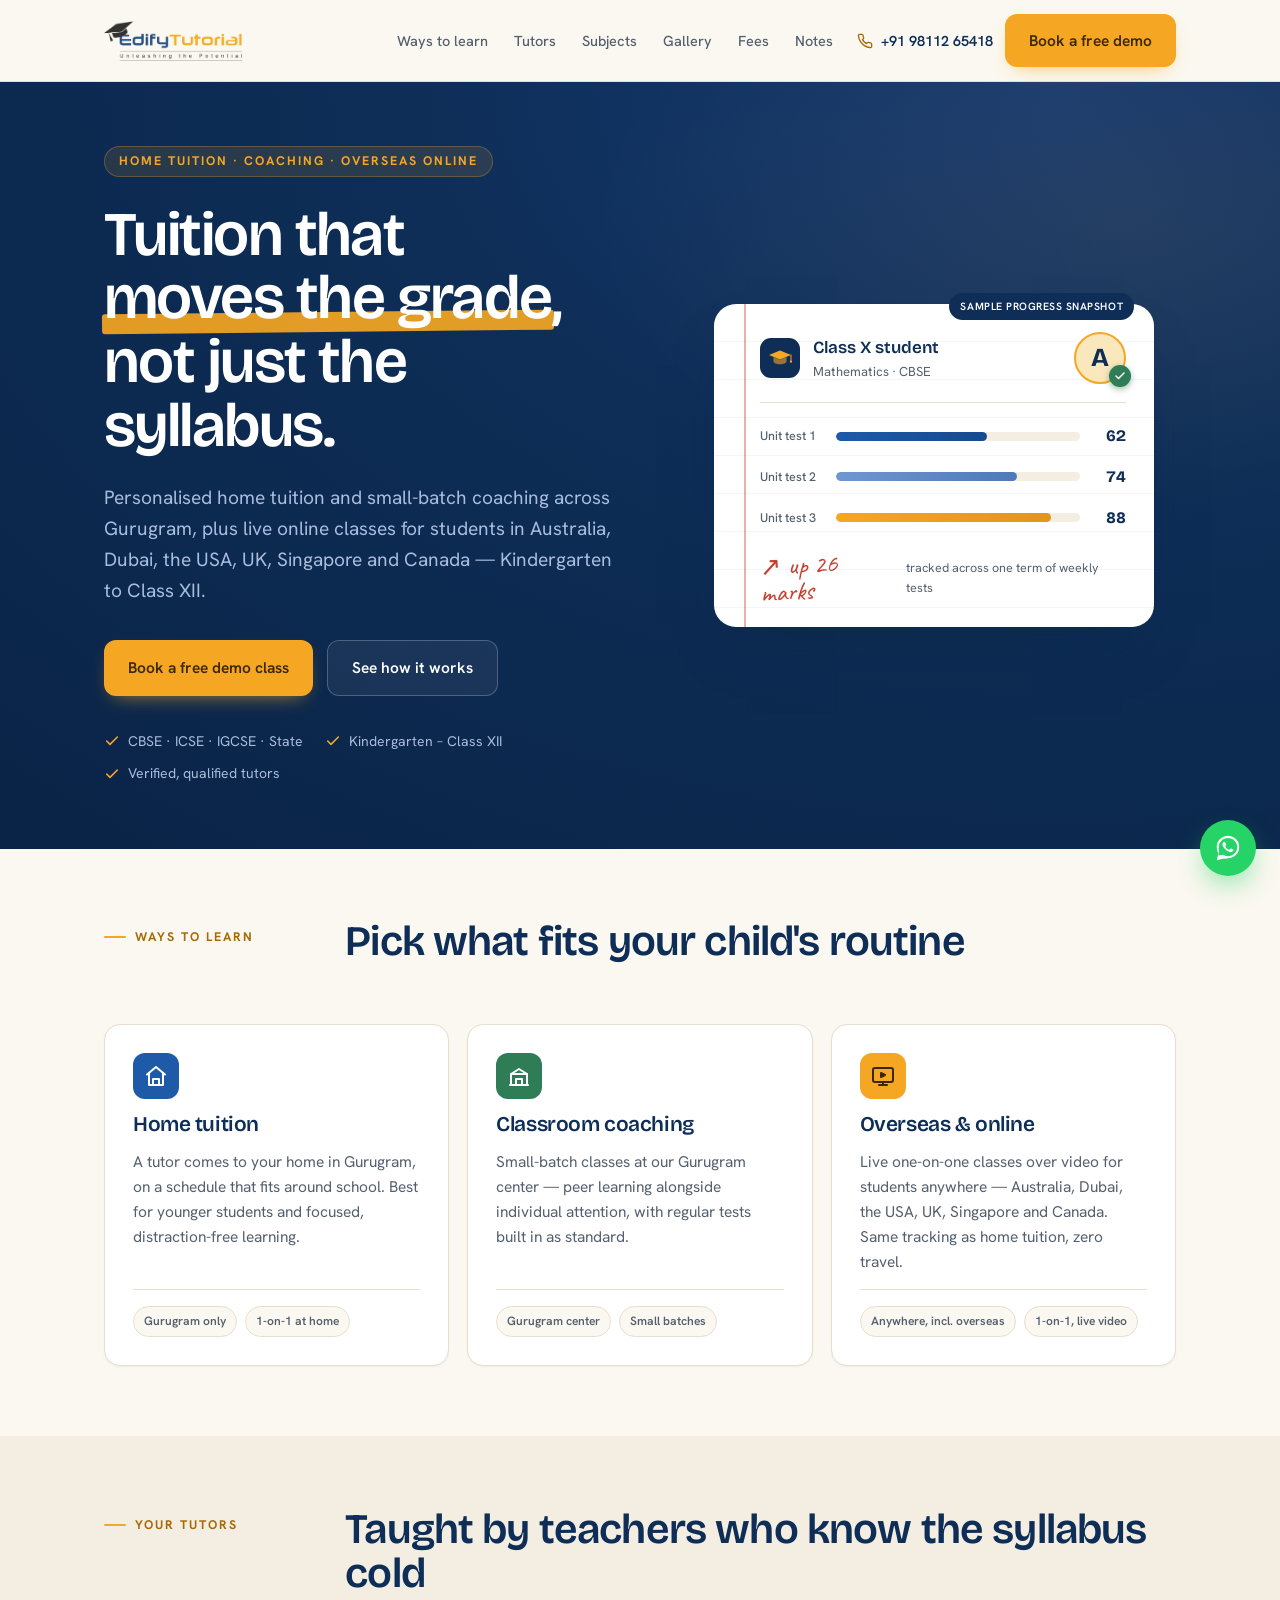
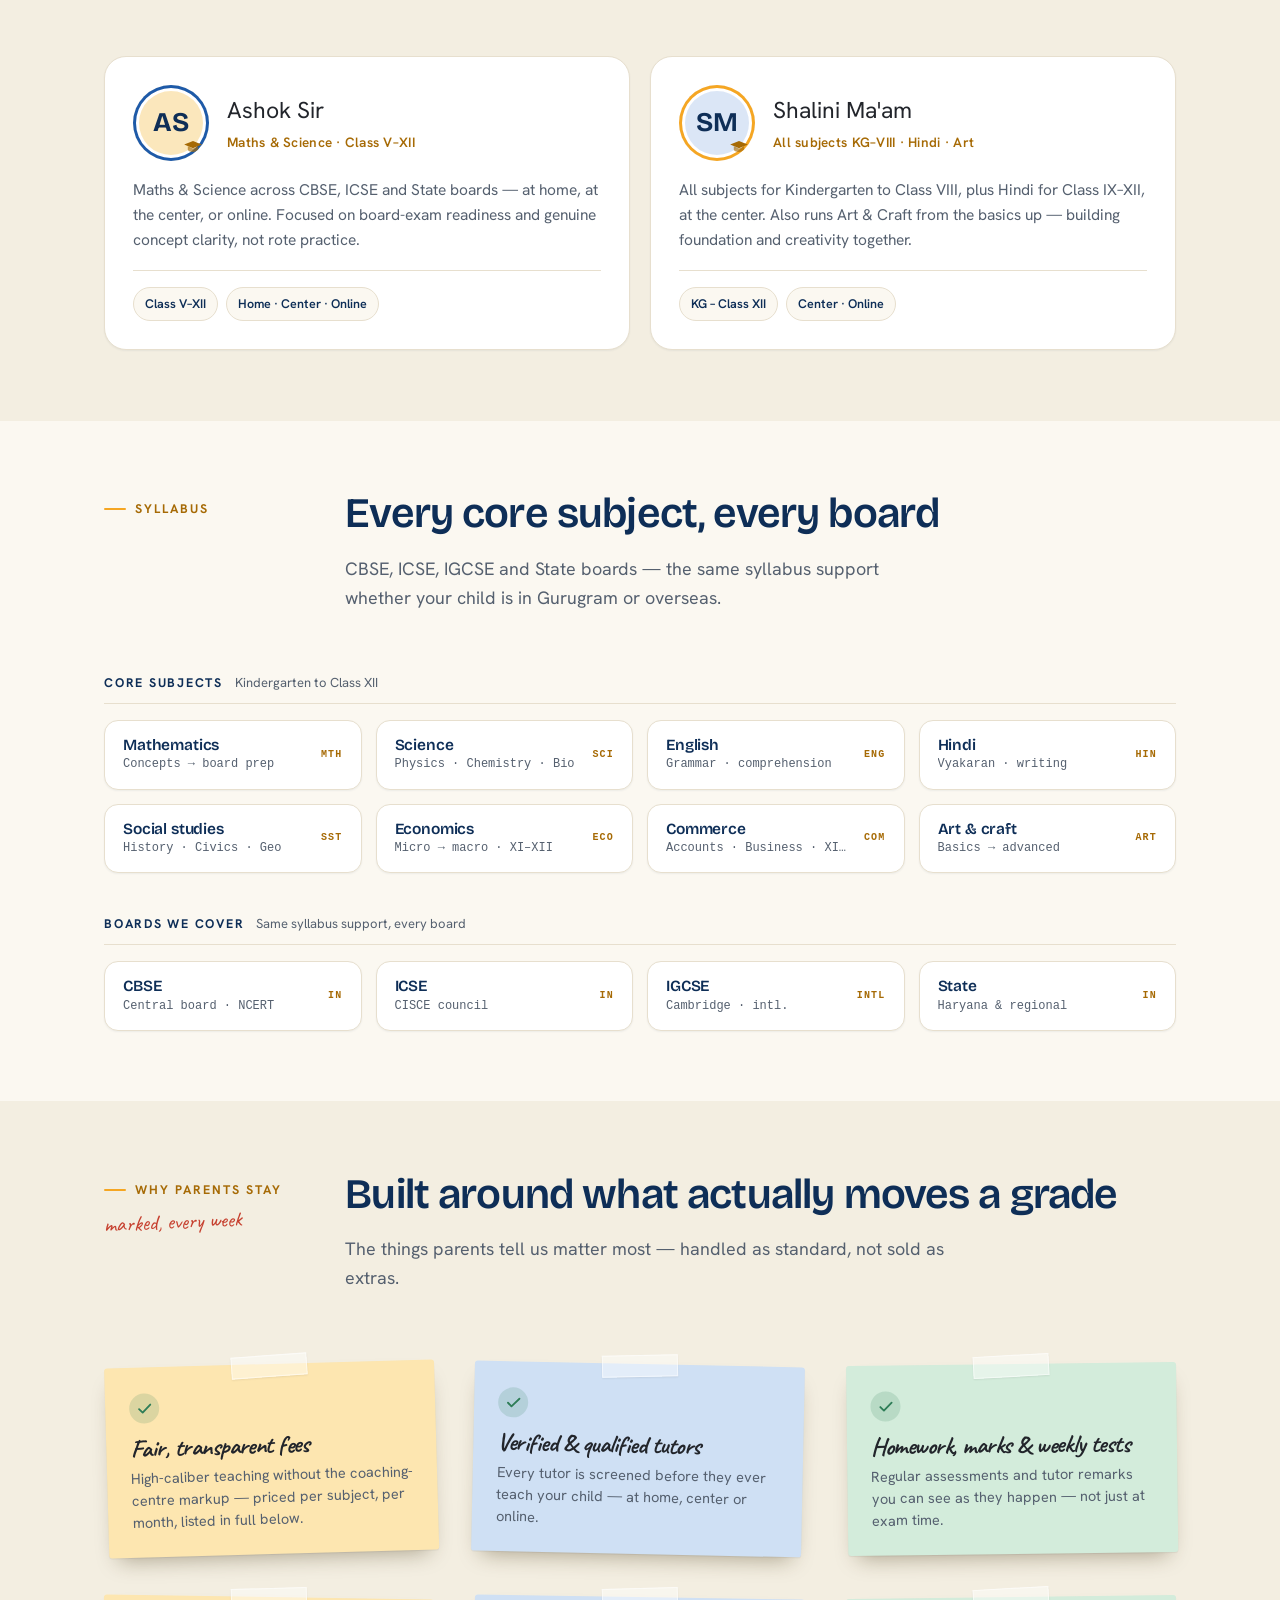
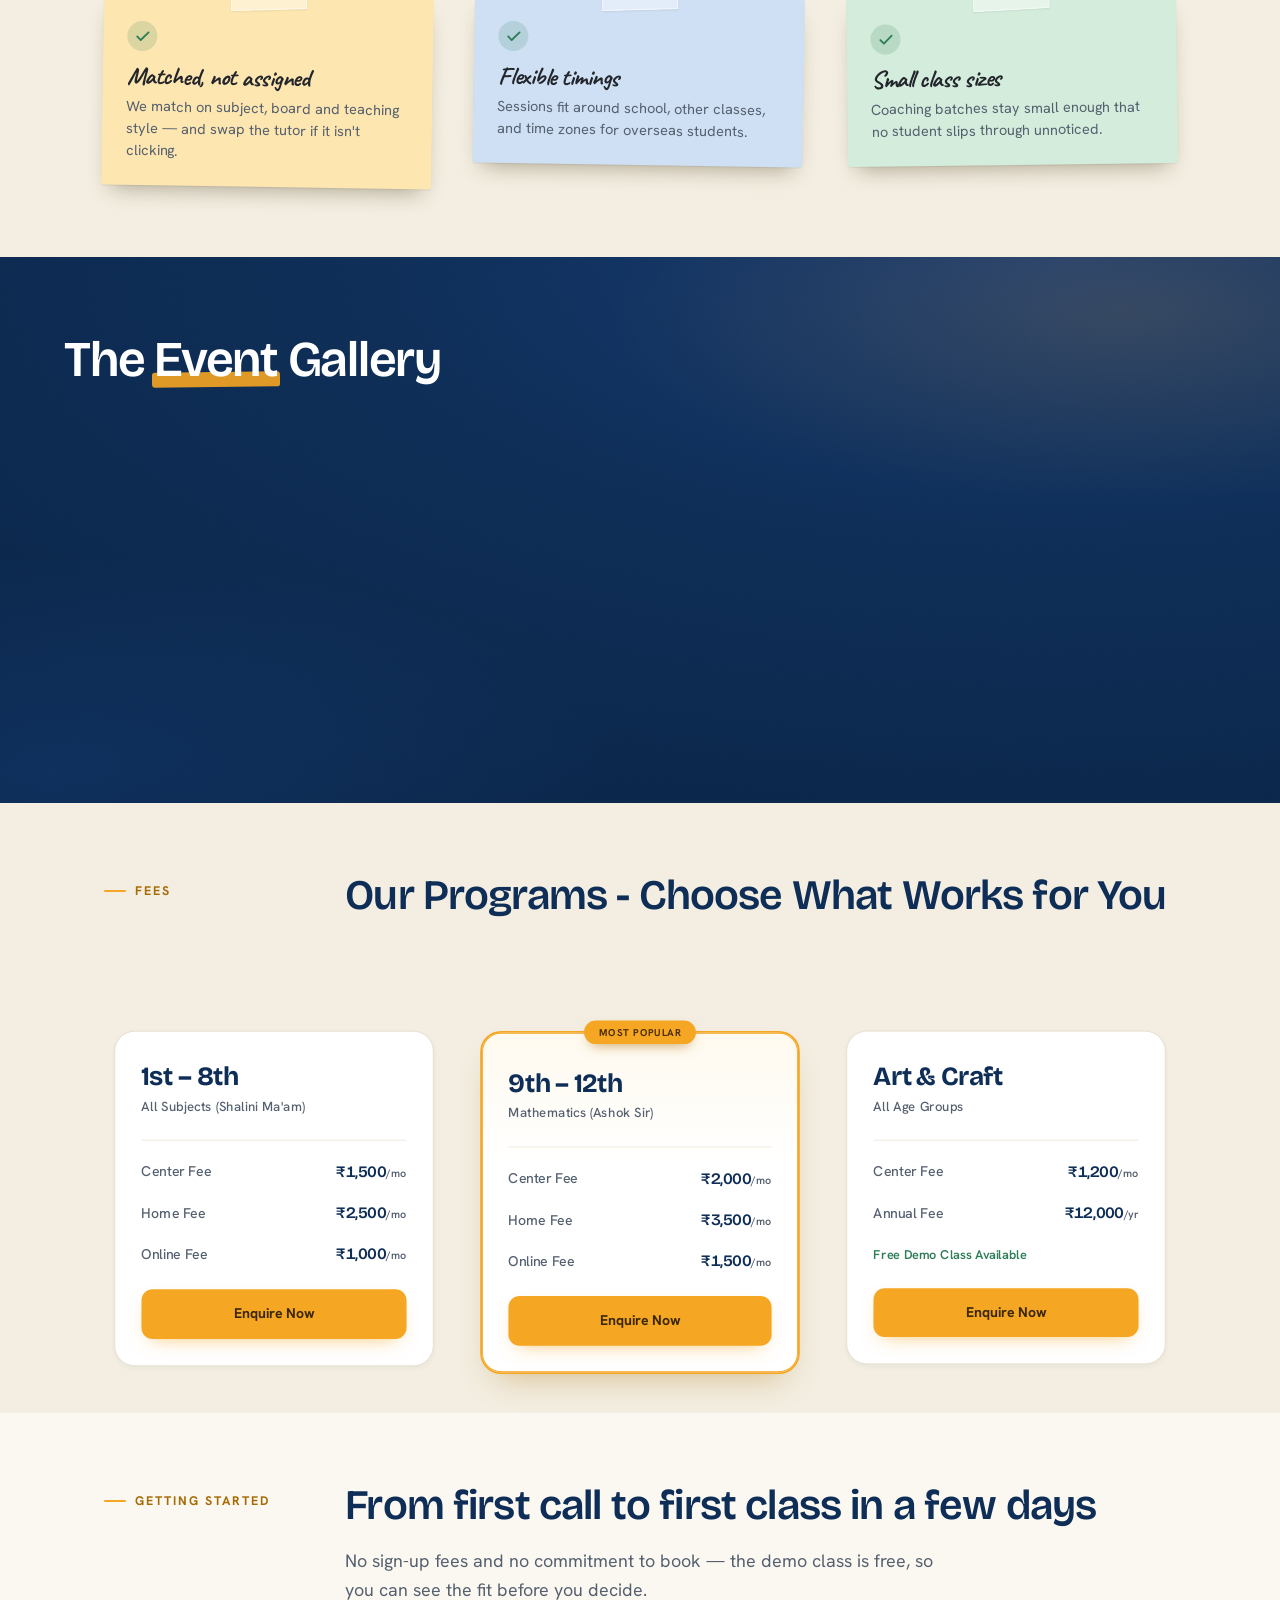
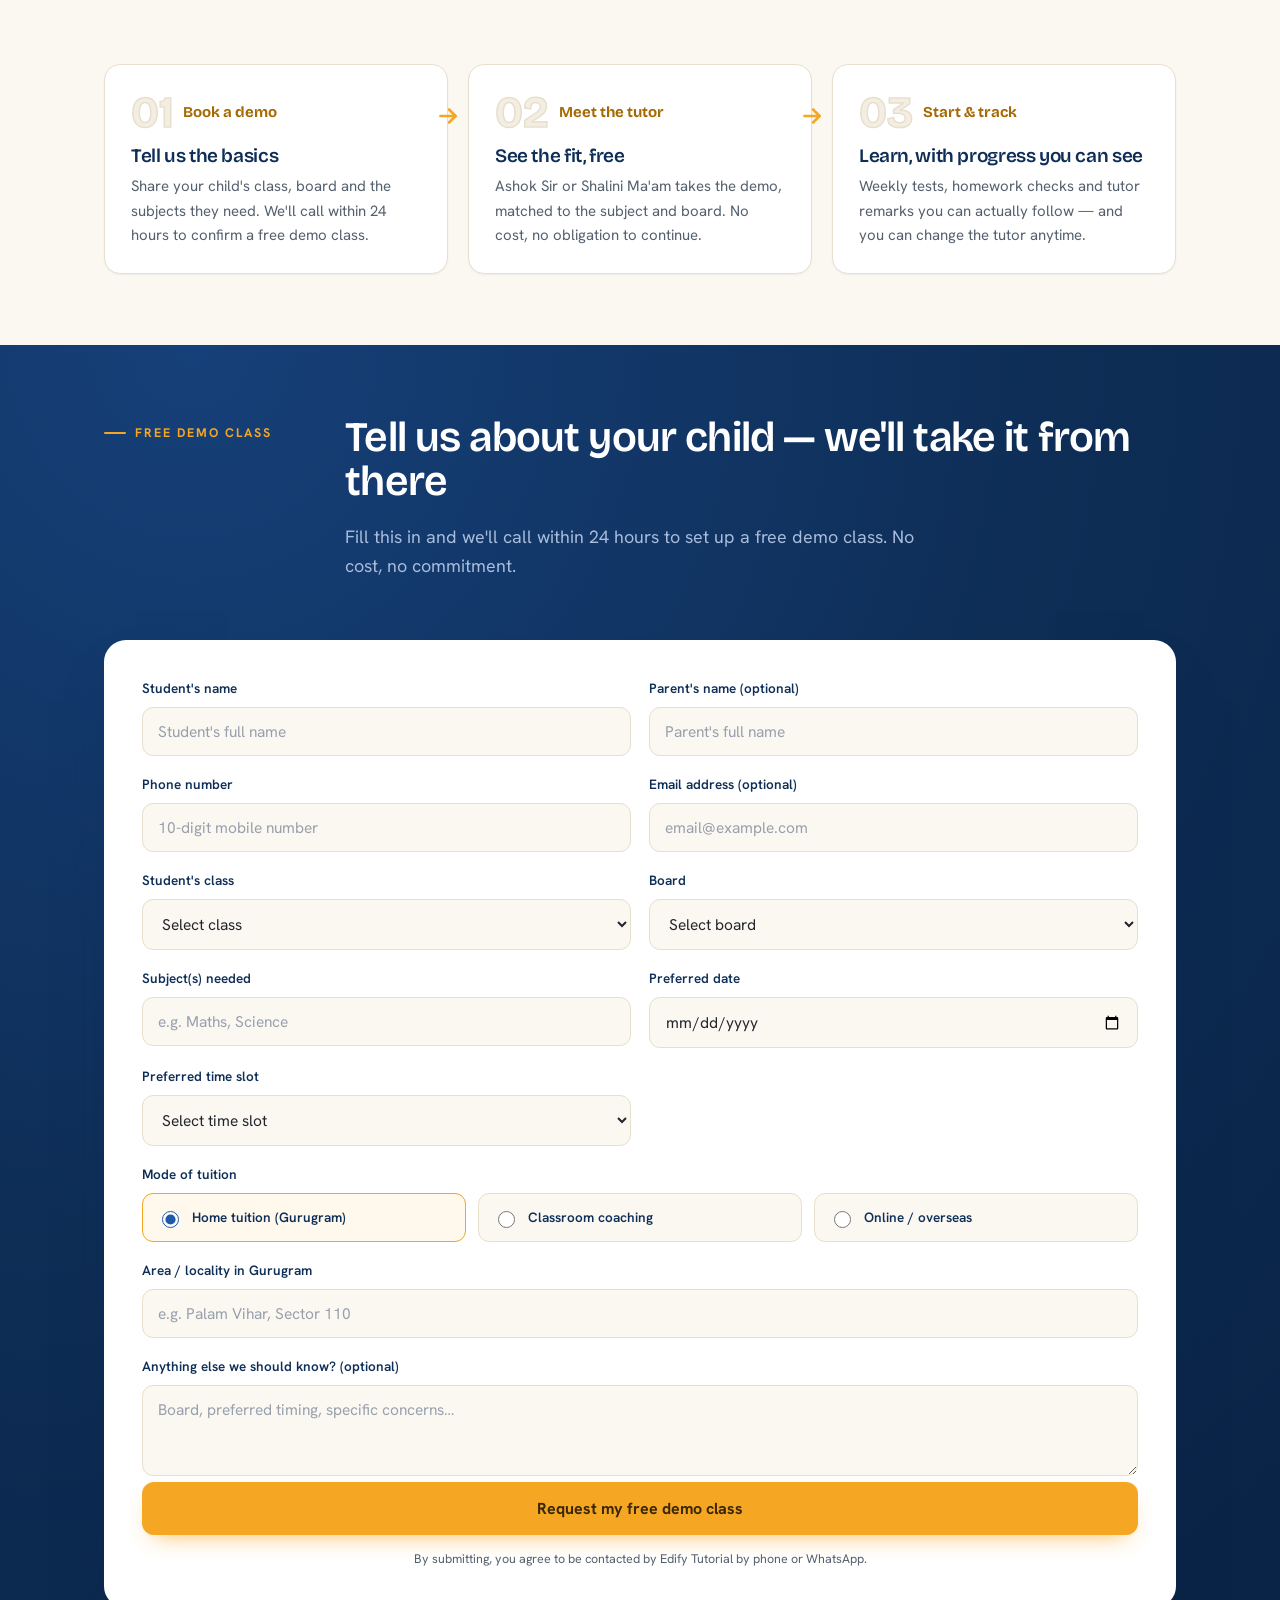
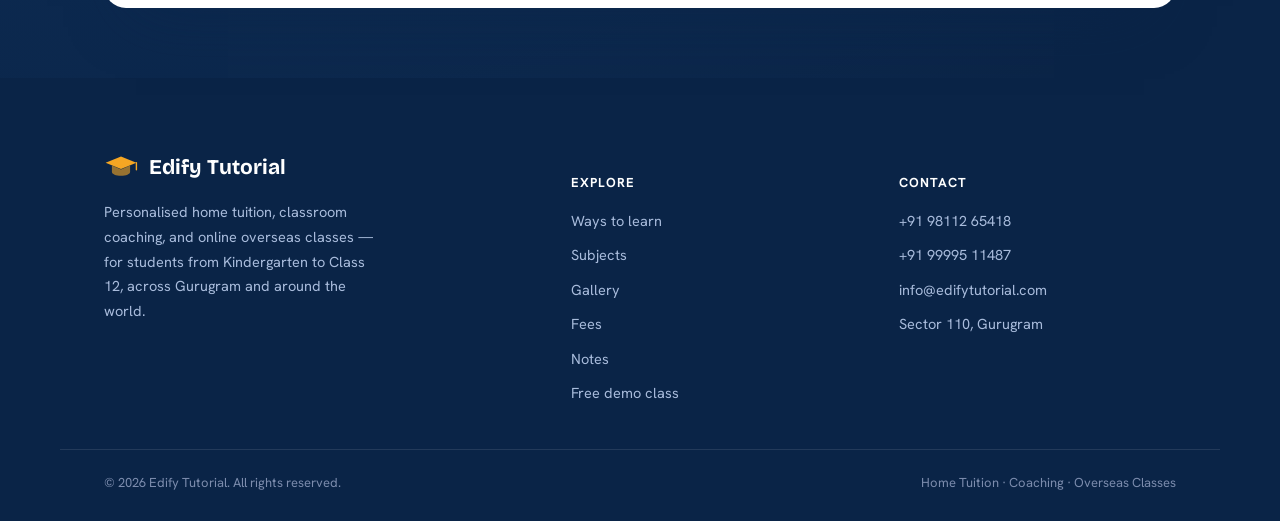
==== 200.html @ 4ab5d57e "fix(deploy): resolve Cloudflare _redirects infinite loop error 100324 and add .assetsignore" ====
<!doctype html>
<html lang="en">

<head>
  <meta charset="UTF-8" />
  <meta name="viewport" content="width=device-width, initial-scale=1.0" />
  <title>Edify Tutorial — Home Tuition, Coaching & Overseas Online Classes</title>
  <meta name="description"
    content="Edify Tutorial offers personalised home tuition, small-batch classroom coaching, and live online classes for overseas students — Kindergarten to Class 12, across CBSE, ICSE, IGCSE and State boards. Based in Gurugram." />
  <meta name="theme-color" content="#0E2E57" />

  <!-- Canonical URL -->
  <link rel="canonical" href="https://www.edifytutorial.com/" />

  <!-- Open Graph / Facebook -->
  <meta property="og:type" content="website" />
  <meta property="og:url" content="https://www.edifytutorial.com/" />
  <meta property="og:title" content="Edify Tutorial — Home Tuition, Coaching & Overseas Online Classes" />
  <meta property="og:description"
    content="Edify Tutorial offers personalised home tuition, small-batch classroom coaching, and live online classes for overseas students — Kindergarten to Class 12, across CBSE, ICSE, IGCSE and State boards. Based in Gurugram." />
  <meta property="og:image" content="https://www.edifytutorial.com/_logo1.png" />
  <meta property="og:site_name" content="Edify Tutorial" />

  <!-- Twitter -->
  <meta name="twitter:card" content="summary_large_image" />
  <meta name="twitter:url" content="https://www.edifytutorial.com/" />
  <meta name="twitter:title" content="Edify Tutorial — Home Tuition, Coaching & Overseas Online Classes" />
  <meta name="twitter:description"
    content="Edify Tutorial offers personalised home tuition, small-batch classroom coaching, and live online classes for overseas students — Kindergarten to Class 12." />
  <meta name="twitter:image" content="https://www.edifytutorial.com/_logo1.png" />

  <!-- Structured Data JSON-LD -->
  <script type="application/ld+json">
  {
    "@context": "https://schema.org",
    "@graph": [
      {
        "@type": "EducationalOrganization",
        "@id": "https://www.edifytutorial.com/#organization",
        "name": "Edify Tutorial",
        "url": "https://www.edifytutorial.com",
        "logo": "https://www.edifytutorial.com/_logo1.png",
        "description": "Personalised home tuition, small-batch classroom coaching, and live online classes for students Kindergarten to Class 12.",
        "address": {
          "@type": "PostalAddress",
          "addressLocality": "Gurugram",
          "addressRegion": "Haryana",
          "addressCountry": "IN"
        }
      },
      {
        "@type": "WebSite",
        "@id": "https://www.edifytutorial.com/#website",
        "url": "https://www.edifytutorial.com",
        "name": "Edify Tutorial",
        "publisher": {
          "@id": "https://www.edifytutorial.com/#organization"
        }
      }
    ]
  }
  </script>
  <link rel="preconnect" href="https://fonts.googleapis.com" />
  <link rel="preconnect" href="https://fonts.gstatic.com" crossorigin />
  <link
    href="https://fonts.googleapis.com/css2?family=Bricolage+Grotesque:opsz,wght@12..96,400..700&family=Hanken+Grotesk:wght@400..700&family=Caveat:wght@600;700&display=swap"
    rel="stylesheet" />
  <!-- Supabase Backend Client Integration -->
  <script src="https://cdn.jsdelivr.net/npm/@supabase/supabase-js@2"></script>
  <script src="env.js"></script>
  <script src="supabase-client.js"></script>
  <style>
    :root {
      --blue: #1e5aa8;
      --blue-strong: #164a8f;
      --blue-deep: #0e2e57;
      --blue-deeper: #0a2447;
      --ink: #22252b;
      --ink-soft: #55606f;
      --amber: #f5a623;
      --amber-bright: #ffb63a;
      --amber-soft: #fbe7bc;
      --amber-deep: #a66a05;
      --paper: #fbf8f1;
      --paper-2: #f3eee1;
      --card: #ffffff;
      --rule: #e7dfce;
      --rule-soft: #efe9db;
      --marking: #c6402f;
      --pass: #2e7d57;
      --on-dark: #eaf1fb;
      --on-dark-soft: #a9bcdc;
      --shadow-sm: 0 1px 2px rgba(20, 45, 90, 0.06);
      --shadow-card: 0 2px 4px rgba(20, 40, 80, 0.04), 0 14px 30px -20px rgba(14, 46, 87, 0.3);
      --shadow-lg: 0 30px 60px -32px rgba(10, 36, 71, 0.5);
      --container: 1160px;
      --pad: clamp(44px, 5.5vw, 82px);
      --gutter: clamp(20px, 5vw, 44px);
      --radius: 16px;
      --radius-lg: 22px;
    }

    * {
      box-sizing: border-box;
    }

    html {
      scroll-behavior: smooth;
      -webkit-text-size-adjust: 100%;
    }

    body {
      margin: 0;
      background: var(--paper);
      color: var(--ink);
      font-family: "Hanken Grotesk", system-ui, sans-serif;
      font-size: 17px;
      line-height: 1.62;
      -webkit-font-smoothing: antialiased;
      text-rendering: optimizeLegibility;
    }

    h1,
    h2,
    h3,
    h4 {
      font-family: "Bricolage Grotesque", "Hanken Grotesk", sans-serif;
      font-optical-sizing: auto;
      margin: 0;
      color: var(--blue-deep);
      font-weight: 600;
      letter-spacing: -0.02em;
      line-height: 1.06;
    }

    p {
      margin: 0;
    }

    a {
      color: inherit;
    }

    img {
      max-width: 100%;
      display: block;
    }

    ::selection {
      background: var(--amber-soft);
      color: var(--blue-deep);
    }

    :focus-visible {
      outline: 3px solid var(--amber);
      outline-offset: 2px;
      border-radius: 5px;
    }

    .container {
      max-width: var(--container);
      margin: 0 auto;
      padding-inline: var(--gutter);
    }

    .section {
      padding-block: var(--pad);
      scroll-margin-top: 84px;
      position: relative;
    }

    /* editorial section head: eyebrow sits in the margin like an annotation */
    .head {
      display: grid;
      grid-template-columns: 190px minmax(0, 1fr);
      gap: clamp(20px, 4vw, 56px);
      align-items: start;
      margin-bottom: clamp(36px, 5vw, 60px);
    }

    .eyebrow {
      font:
        700 12.5px/1.3 "Hanken Grotesk",
        sans-serif;
      letter-spacing: 0.16em;
      text-transform: uppercase;
      color: var(--amber-deep);
      display: inline-flex;
      align-items: center;
      gap: 9px;
    }

    .eyebrow::before {
      content: "";
      width: 22px;
      height: 2px;
      background: var(--amber);
      border-radius: 2px;
      flex: none;
    }

    .head .m-note {
      display: block;
      margin-top: 14px;
      font-family: "Caveat", cursive;
      font-size: 22px;
      line-height: 1.15;
      color: var(--marking);
      transform: rotate(-2.5deg);
      transform-origin: left;
      max-width: 170px;
    }

    .h-title {
      font-size: clamp(28px, 3.4vw, 42px);
    }

    .lede {
      margin-top: 18px;
      font-size: clamp(17px, 1.4vw, 19px);
      color: var(--ink-soft);
      max-width: 60ch;
    }

    .js .reveal {
      opacity: 0;
      transform: translateY(18px);
      transition:
        opacity 0.6s cubic-bezier(0.2, 0.7, 0.2, 1),
        transform 0.6s cubic-bezier(0.2, 0.7, 0.2, 1);
    }

    .js .reveal.in {
      opacity: 1;
      transform: none;
    }

    /* ---------- buttons ---------- */
    .btn {
      font-family: "Hanken Grotesk", sans-serif;
      font-weight: 600;
      font-size: 15.5px;
      padding: 14px 24px;
      border-radius: 12px;
      text-decoration: none;
      cursor: pointer;
      border: none;
      display: inline-flex;
      align-items: center;
      justify-content: center;
      gap: 9px;
      transition:
        transform 0.16s ease,
        box-shadow 0.16s ease,
        background 0.16s ease,
        border-color 0.16s ease,
        color 0.16s ease;
    }

    .btn svg {
      width: 18px;
      height: 18px;
      flex: none;
    }

    .btn-amber {
      background: var(--amber);
      color: #3a2704;
      box-shadow: 0 8px 20px -10px rgba(245, 166, 35, 0.8);
    }

    .btn-amber:hover {
      background: var(--amber-bright);
      transform: translateY(-1px);
      box-shadow: 0 12px 26px -10px rgba(245, 166, 35, 0.9);
    }

    .btn-ink {
      background: var(--blue-deep);
      color: #fff;
    }

    .btn-ink:hover {
      background: var(--blue);
      transform: translateY(-1px);
    }

    .btn-outline {
      background: transparent;
      color: var(--blue-deep);
      border: 1.5px solid var(--rule);
    }

    .btn-outline:hover {
      border-color: var(--blue);
      color: var(--blue);
    }

    .btn-ghost {
      background: rgba(255, 255, 255, 0.06);
      color: #fff;
      border: 1.5px solid rgba(255, 255, 255, 0.22);
    }

    .btn-ghost:hover {
      background: rgba(255, 255, 255, 0.12);
      border-color: rgba(255, 255, 255, 0.5);
    }

    /* ---------- header ---------- */
    header {
      position: sticky;
      top: 0;
      z-index: 50;
      background: rgba(251, 248, 241, 0.82);
      backdrop-filter: blur(10px);
      border-bottom: 1px solid var(--rule);
    }

    .nav {
      display: flex;
      align-items: center;
      gap: 24px;
      padding: 14px var(--gutter);
      max-width: var(--container);
      margin: 0 auto;
    }

    .brand {
      display: flex;
      align-items: center;
      flex: none;
    }

    .brand-logo {
      height: 40px;
      width: auto;
    }

    .nav-links {
      display: flex;
      gap: 26px;
      align-items: center;
      margin-left: auto;
    }

    .nav-links a {
      text-decoration: none;
      font-size: 14.5px;
      font-weight: 500;
      color: var(--ink-soft);
      position: relative;
      padding: 4px 0;
      transition: color 0.15s ease;
    }

    .nav-links a::after {
      content: "";
      position: absolute;
      left: 0;
      right: 100%;
      bottom: -2px;
      height: 2px;
      background: var(--amber);
      transition: right 0.22s ease;
    }

    .nav-links a:hover {
      color: var(--blue-deep);
    }

    .nav-links a:hover::after {
      right: 0;
    }

    .nav-actions {
      display: flex;
      align-items: center;
      gap: 12px;
    }

    .call-pill {
      display: inline-flex;
      align-items: center;
      gap: 8px;
      color: var(--blue-deep);
      text-decoration: none;
      font-size: 14.5px;
      font-weight: 600;
      white-space: nowrap;
    }

    .call-pill svg {
      width: 16px;
      height: 16px;
      color: var(--amber-deep);
    }

    .call-pill:hover {
      color: var(--blue);
    }

    .nav-toggle {
      display: none;
      flex-direction: column;
      justify-content: center;
      gap: 5px;
      width: 42px;
      height: 42px;
      border-radius: 11px;
      border: 1px solid var(--rule);
      background: var(--card);
      cursor: pointer;
      padding: 0;
      flex: none;
      margin-left: auto;
    }

    .nav-toggle span {
      width: 19px;
      height: 2px;
      background: var(--blue-deep);
      margin: 0 auto;
      border-radius: 2px;
      transition:
        transform 0.22s ease,
        opacity 0.22s ease;
    }

    .nav-toggle[aria-expanded="true"] span:nth-child(1) {
      transform: translateY(7px) rotate(45deg);
    }

    .nav-toggle[aria-expanded="true"] span:nth-child(2) {
      opacity: 0;
    }

    .nav-toggle[aria-expanded="true"] span:nth-child(3) {
      transform: translateY(-7px) rotate(-45deg);
    }

    .mobile-menu {
      display: none;
      flex-direction: column;
      max-width: var(--container);
      margin: 0 auto;
      padding-inline: var(--gutter);
      max-height: 0;
      overflow: hidden;
      transition: max-height 0.28s ease;
    }

    .mobile-menu.open {
      max-height: 460px;
      padding-bottom: 18px;
    }

    .mobile-menu a {
      text-decoration: none;
      color: var(--ink);
      font-size: 16px;
      font-weight: 500;
      padding: 13px 4px;
      border-top: 1px solid var(--rule);
    }

    .mobile-menu .mobile-cta {
      margin-top: 14px;
      border-top: none;
      background: var(--amber);
      color: #3a2704;
      text-align: center;
      border-radius: 12px;
      font-weight: 600;
      padding: 14px;
    }

    /* ---------- hero ---------- */
    .hero {
      background: radial-gradient(120% 130% at 82% 0%, #153a72 0%, var(--blue-deep) 42%, var(--blue-deeper) 100%);
      color: var(--on-dark);
      position: relative;
      overflow: hidden;
    }

    .hero::before {
      content: "";
      position: absolute;
      inset: 0;
      pointer-events: none;
      opacity: 0.5;
      background: radial-gradient(60% 55% at 88% 18%, rgba(245, 166, 35, 0.16), transparent 70%);
    }

    .hero-grid {
      display: grid;
      grid-template-columns: 1.04fr 0.96fr;
      gap: clamp(36px, 5vw, 72px);
      align-items: center;
      padding-block: clamp(44px, 5vw, 76px);
      position: relative;
      z-index: 1;
    }

    .hero-eyebrow {
      display: inline-flex;
      align-items: center;
      gap: 9px;
      font:
        700 12.5px/1 "Hanken Grotesk",
        sans-serif;
      letter-spacing: 0.16em;
      text-transform: uppercase;
      color: var(--amber);
      background: rgba(245, 166, 35, 0.12);
      border: 1px solid rgba(245, 166, 35, 0.28);
      padding: 8px 14px;
      border-radius: 100px;
      margin-bottom: 26px;
    }

    .hero h1 {
      color: #fff;
      font-size: clamp(38px, 5.2vw, 62px);
      line-height: 1.03;
      letter-spacing: -0.025em;
    }

    .hero h1 .u {
      position: relative;
      white-space: nowrap;
      color: #fff;
    }

    .hero h1 .u::after {
      content: "";
      position: absolute;
      left: -2px;
      right: -2px;
      bottom: 0.06em;
      height: 0.32em;
      z-index: -1;
      background: var(--amber);
      border-radius: 3px;
      transform: rotate(-0.6deg);
      opacity: 0.92;
    }

    .hero-sub {
      margin-top: 24px;
      font-size: clamp(17px, 1.5vw, 20px);
      color: var(--on-dark-soft);
      max-width: 52ch;
    }

    .hero-ctas {
      display: flex;
      gap: 14px;
      margin-top: 34px;
      flex-wrap: wrap;
    }

    .hero-trust {
      margin-top: 34px;
      display: flex;
      gap: 10px 22px;
      flex-wrap: wrap;
      font-size: 14px;
      color: var(--on-dark-soft);
    }

    .hero-trust span {
      display: inline-flex;
      align-items: center;
      gap: 8px;
    }

    .hero-trust svg {
      width: 16px;
      height: 16px;
      color: var(--amber);
      flex: none;
    }

    /* signature: progress-snapshot report card */
    .report {
      position: relative;
      background: var(--card);
      border-radius: var(--radius-lg);
      padding: 28px 28px 24px 46px;
      color: var(--ink);
      box-shadow: var(--shadow-lg);
      background-image: repeating-linear-gradient(to bottom, transparent, transparent 37px, rgba(30, 90, 168, 0.06) 37px, rgba(30, 90, 168, 0.06) 38px);
      max-width: 440px;
      margin-inline: auto;
    }

    .report::before {
      content: "";
      position: absolute;
      top: 0;
      bottom: 0;
      left: 30px;
      width: 1.5px;
      background: rgba(198, 64, 47, 0.4);
    }

    .report-tag {
      position: absolute;
      top: -11px;
      right: 20px;
      background: var(--blue-deep);
      color: #fff;
      font-size: 10.5px;
      font-weight: 600;
      letter-spacing: 0.05em;
      text-transform: uppercase;
      padding: 5px 11px;
      border-radius: 100px;
    }

    .report-head {
      display: flex;
      align-items: center;
      gap: 13px;
      padding-bottom: 18px;
      border-bottom: 1.5px solid var(--rule);
    }

    .report-cap {
      width: 40px;
      height: 40px;
      border-radius: 11px;
      background: var(--blue-deep);
      color: var(--amber);
      display: flex;
      align-items: center;
      justify-content: center;
      flex: none;
    }

    .report-cap svg {
      width: 24px;
      height: 20px;
    }

    .report-name {
      font-family: "Bricolage Grotesque", sans-serif;
      font-weight: 600;
      font-size: 17px;
      color: var(--blue-deep);
    }

    .report-course {
      font-size: 13px;
      color: var(--ink-soft);
    }

    .report-grade {
      margin-left: auto;
      position: relative;
      width: 52px;
      height: 52px;
      border-radius: 50%;
      border: 2.5px solid var(--amber);
      color: var(--blue-deep);
      display: flex;
      align-items: center;
      justify-content: center;
      font-family: "Bricolage Grotesque", sans-serif;
      font-weight: 700;
      font-size: 26px;
      flex: none;
      background: var(--amber-soft);
    }

    .report-grade .tick {
      position: absolute;
      right: -7px;
      bottom: -5px;
      width: 22px;
      height: 22px;
      border-radius: 50%;
      background: var(--pass);
      color: #fff;
      display: flex;
      align-items: center;
      justify-content: center;
      box-shadow: 0 2px 6px rgba(46, 125, 87, 0.5);
    }

    .report-grade .tick svg {
      width: 12px;
      height: 12px;
    }

    .report-bars {
      margin-top: 20px;
      display: flex;
      flex-direction: column;
      gap: 15px;
    }

    .bar {
      display: grid;
      grid-template-columns: 64px 1fr 34px;
      align-items: center;
      gap: 12px;
    }

    .bar-label {
      font-size: 12.5px;
      color: var(--ink-soft);
      font-weight: 500;
    }

    .bar-track {
      height: 9px;
      background: var(--paper-2);
      border-radius: 100px;
      overflow: hidden;
    }

    .bar-fill {
      display: block;
      height: 100%;
      width: var(--w);
      border-radius: 100px;
      background: linear-gradient(90deg, var(--blue), var(--blue-strong));
      transform-origin: left;
      animation: grow 1s cubic-bezier(0.2, 0.7, 0.2, 1) both;
    }

    .bar:nth-child(2) .bar-fill {
      background: linear-gradient(90deg, #6f97cf, #4f79b8);
      animation-delay: 0.05s;
    }

    .bar:nth-child(3) .bar-fill {
      animation-delay: 0.18s;
    }

    .bar:nth-child(3) {}

    .bar:nth-child(3) .bar-fill {
      background: linear-gradient(90deg, var(--amber), #e0961d);
      animation-delay: 0.3s;
    }

    .bar-mark {
      font-family: "Bricolage Grotesque", sans-serif;
      font-weight: 700;
      font-size: 16px;
      color: var(--blue-deep);
      text-align: right;
      font-variant-numeric: tabular-nums;
    }

    .report-foot {
      margin-top: 20px;
      display: flex;
      align-items: baseline;
      gap: 10px;
    }

    .report-foot .up {
      font-family: "Caveat", cursive;
      font-size: 26px;
      color: var(--marking);
      line-height: 1;
      transform: rotate(-3deg);
    }

    .report-foot .cap {
      font-size: 12.5px;
      color: var(--ink-soft);
    }

    @keyframes grow {
      from {
        transform: scaleX(0);
      }

      to {
        transform: scaleX(1);
      }
    }

    /* ---------- formats (three ways) ---------- */
    .formats {
      display: grid;
      grid-template-columns: repeat(3, 1fr);
      gap: 18px;
    }

    .fmt {
      position: relative;
      background: var(--card);
      border: 1px solid var(--rule);
      border-radius: var(--radius);
      padding: 28px;
      display: flex;
      flex-direction: column;
      gap: 14px;
      box-shadow: var(--shadow-sm);
      transition:
        box-shadow 0.22s ease,
        border-color 0.22s ease,
        transform 0.22s ease;
      overflow: hidden;
    }

    .fmt::before {
      content: "";
      position: absolute;
      top: 0;
      left: 0;
      right: 0;
      height: 3px;
      background: var(--accent);
      transform: scaleX(0);
      transform-origin: left;
      transition: transform 0.28s ease;
    }

    .fmt:hover {
      box-shadow: var(--shadow-card);
      transform: translateY(-3px);
      border-color: transparent;
    }

    .fmt:hover::before {
      transform: scaleX(1);
    }

    .fmt.home {
      --accent: var(--blue);
    }

    .fmt.center {
      --accent: var(--pass);
    }

    .fmt.online {
      --accent: var(--amber);
    }

    .fmt-icon {
      width: 46px;
      height: 46px;
      border-radius: 12px;
      display: flex;
      align-items: center;
      justify-content: center;
      color: #fff;
    }

    .fmt-icon svg {
      width: 24px;
      height: 24px;
    }

    .fmt.home .fmt-icon {
      background: var(--blue);
    }

    .fmt.center .fmt-icon {
      background: var(--pass);
    }

    .fmt.online .fmt-icon {
      background: var(--amber);
      color: #3a2704;
    }

    .fmt h3 {
      font-size: 21px;
    }

    .fmt p {
      color: var(--ink-soft);
      font-size: 15.5px;
    }

    .fmt-meta {
      margin-top: auto;
      padding-top: 16px;
      border-top: 1px solid var(--rule);
      display: flex;
      flex-wrap: wrap;
      gap: 6px 8px;
    }

    .fmt-meta span {
      font-size: 12px;
      font-weight: 600;
      color: var(--ink-soft);
      background: var(--paper);
      border: 1px solid var(--rule);
      padding: 5px 10px;
      border-radius: 100px;
    }

    /* ---------- tutors ---------- */
    .tutors {
      display: grid;
      grid-template-columns: 1fr 1fr;
      gap: 20px;
    }

    .tutor {
      position: relative;
      background: var(--card);
      border: 1px solid var(--rule);
      border-radius: var(--radius-lg);
      padding: 28px;
      box-shadow: var(--shadow-sm);
    }

    .tutor-head {
      display: flex;
      align-items: center;
      gap: 18px;
      margin-bottom: 16px;
    }

    .medallion {
      width: 76px;
      height: 76px;
      border-radius: 50%;
      flex: none;
      position: relative;
      display: flex;
      align-items: center;
      justify-content: center;
      overflow: hidden;
      font-family: "Bricolage Grotesque", sans-serif;
      font-weight: 700;
      font-size: 27px;
    }

    .medallion img {
      width: 100%;
      height: 100%;
      object-fit: cover;
    }

    .medallion.blue {
      background: var(--amber-soft);
      color: var(--blue-deep);
      box-shadow:
        inset 0 0 0 3px var(--blue),
        inset 0 0 0 6px #fff;
    }

    .medallion.amber {
      background: #dbe6f6;
      color: var(--blue-deep);
      box-shadow:
        inset 0 0 0 3px var(--amber),
        inset 0 0 0 6px #fff;
    }

    .medallion .cap {
      position: absolute;
      bottom: 6px;
      right: 6px;
      width: 20px;
      height: 16px;
      color: var(--amber-deep);
    }

    .tutor-name {
      font-size: 23px;
    }

    .tutor-role {
      margin-top: 3px;
      font-size: 13.5px;
      font-weight: 600;
      color: var(--amber-deep);
      letter-spacing: 0.02em;
    }

    .tutor p {
      color: var(--ink-soft);
      font-size: 15.5px;
    }

    .tutor-meta {
      margin-top: 18px;
      padding-top: 16px;
      border-top: 1px solid var(--rule);
      display: flex;
      flex-wrap: wrap;
      gap: 8px;
    }

    .tutor-meta span {
      font-size: 12.5px;
      font-weight: 600;
      color: var(--blue-deep);
      background: var(--paper);
      border: 1px solid var(--rule);
      padding: 6px 11px;
      border-radius: 100px;
    }

    /* ---------- subjects & boards (syllabus chips) ---------- */
    .subj-group+.subj-group {
      margin-top: clamp(26px, 3.4vw, 40px);
    }

    .subj-grouphead {
      display: flex;
      align-items: baseline;
      gap: 12px;
      flex-wrap: wrap;
      margin: 0 0 16px;
      padding-bottom: 10px;
      border-bottom: 1px solid var(--rule);
    }

    .subj-grouptag {
      font-size: 12.5px;
      font-weight: 700;
      letter-spacing: 0.14em;
      text-transform: uppercase;
      color: var(--blue-deep);
    }

    .subj-groupmeta {
      font-size: 13px;
      color: var(--ink-soft);
    }

    .subjects {
      display: grid;
      grid-template-columns: repeat(4, 1fr);
      gap: 14px;
    }

    .subjects-boards {
      grid-template-columns: repeat(4, 1fr);
    }

    .subj {
      position: relative;
      overflow: hidden;
      display: flex;
      align-items: center;
      gap: 15px;
      padding: 16px 18px;
      background: var(--card);
      border: 1px solid var(--rule);
      border-radius: 14px;
      box-shadow: var(--shadow-sm);
      transition: transform 0.22s ease, box-shadow 0.22s ease,
        border-color 0.22s ease;
    }

    .subj::before {
      content: "";
      position: absolute;
      left: 0;
      top: 0;
      bottom: 0;
      width: 3px;
      background: var(--dot, var(--amber));
      transform: scaleY(0);
      transform-origin: top;
      transition: transform 0.4s cubic-bezier(0.2, 0.7, 0.2, 1);
    }

    .subj:hover {
      transform: translateY(-3px);
      border-color: color-mix(in srgb, var(--dot) 55%, var(--rule));
      box-shadow: var(--shadow-card);
    }

    .subj:hover::before {
      transform: scaleY(1);
    }

    .subj .idx {
      flex: none;
      width: 40px;
      height: 40px;
      border-radius: 10px;
      display: flex;
      align-items: center;
      justify-content: center;
      font-size: 19px;
      line-height: 1;
      background: color-mix(in srgb, var(--dot) 13%, #fff);
      border: 1px solid color-mix(in srgb, var(--dot) 24%, transparent);
    }

    .subj-body {
      flex: 1;
      min-width: 0;
      display: flex;
      flex-direction: column;
      gap: 3px;
    }

    .subj h4 {
      margin: 0;
      font-size: 15.5px;
      font-weight: 600;
      letter-spacing: -0.01em;
      color: var(--blue-deep);
      white-space: nowrap;
      overflow: hidden;
      text-overflow: ellipsis;
    }

    .subj p {
      margin: 0;
      font-size: 12px;
      line-height: 1.35;
      color: var(--ink-soft);
      font-family: ui-monospace, "SF Mono", "Cascadia Code", Menlo, Consolas,
        monospace;
      white-space: nowrap;
      overflow: hidden;
      text-overflow: ellipsis;
    }

    .subj .lvl {
      flex: none;
      align-self: center;
      font-family: ui-monospace, "SF Mono", "Cascadia Code", Menlo, Consolas,
        monospace;
      font-size: 10px;
      font-weight: 700;
      letter-spacing: 0.12em;
      color: var(--amber-deep);
    }

    @media (max-width: 900px) {
      .subjects {
        grid-template-columns: repeat(2, 1fr);
      }
    }

    @media (max-width: 540px) {
      .subjects {
        grid-template-columns: 1fr;
      }
    }

    /* ---------- approach (ticked checklist) ---------- */
    .checklist {
      display: grid;
      grid-template-columns: repeat(3, 1fr);
      align-items: start;
      gap: clamp(30px, 3.4vw, 48px) clamp(26px, 3.2vw, 44px);
      padding-top: 12px;
    }

    /* each item is a sticky note: warm paper, a strip of tape, a soft
       drop-shadow and a slight tilt that straightens + lifts on hover.
       colour + tilt rotate across the grid so it reads like a note pack */
    .check {
      position: relative;
      display: block;
      padding: 26px 24px 24px;
      border-radius: 3px;
      background: #fde6b0;
      box-shadow: 0 1px 1px rgba(0, 0, 0, 0.06),
        0 12px 22px -10px rgba(60, 45, 10, 0.4);
      rotate: -1.6deg;
      transform-origin: 50% 0;
      transition: rotate 0.28s cubic-bezier(0.2, 0.7, 0.2, 1),
        transform 0.28s cubic-bezier(0.2, 0.7, 0.2, 1),
        box-shadow 0.28s ease;
    }

    .check:nth-child(3n + 2) {
      background: #cfe0f4;
      rotate: 1.2deg;
    }

    .check:nth-child(3n + 3) {
      background: #d3ecdb;
      rotate: -0.7deg;
    }

    .check:nth-child(4),
    .check:nth-child(5) {
      rotate: 0.9deg;
    }

    /* strip of translucent tape across the top edge */
    .check::before {
      content: "";
      position: absolute;
      top: -9px;
      left: 50%;
      width: 74px;
      height: 20px;
      transform: translateX(-50%) rotate(-2.5deg);
      background: rgba(255, 255, 255, 0.42);
      border: 1px solid rgba(255, 255, 255, 0.55);
      box-shadow: 0 1px 2px rgba(0, 0, 0, 0.07);
    }

    .check:hover {
      rotate: 0deg;
      transform: translateY(-4px);
      box-shadow: 0 2px 3px rgba(0, 0, 0, 0.08),
        0 20px 34px -12px rgba(60, 45, 10, 0.5);
    }

    .check .tick {
      width: 30px;
      height: 30px;
      border-radius: 50%;
      background: rgba(46, 125, 87, 0.16);
      color: var(--pass);
      display: flex;
      align-items: center;
      justify-content: center;
      flex: none;
      margin-bottom: 12px;
    }

    .check .tick svg {
      width: 17px;
      height: 17px;
    }

    .check h4 {
      font-family: "Caveat", "Bricolage Grotesque", cursive;
      font-size: 25px;
      font-weight: 700;
      line-height: 1.05;
      color: var(--ink);
      margin-bottom: 6px;
    }

    .check p {
      font-size: 14.5px;
      line-height: 1.5;
      color: var(--ink-soft);
    }

    /* ---------- gallery (legacy placeholder kept) ---------- */
    .gallery {
      display: grid;
      grid-template-columns: repeat(3, 1fr);
      grid-auto-rows: 170px;
      gap: 16px;
    }

    .tile {
      position: relative;
      border-radius: 14px;
      overflow: hidden;
      background: var(--paper-2);
      border: 1px solid var(--rule);
      display: flex;
      flex-direction: column;
      justify-content: flex-end;
    }

    .tile.tall {
      grid-row: span 2;
    }

    .tile img {
      position: absolute;
      inset: 0;
      width: 100%;
      height: 100%;
      object-fit: cover;
    }

    .tile-empty {
      position: absolute;
      inset: 0;
      display: flex;
      align-items: center;
      justify-content: center;
      color: var(--blue);
      opacity: 0.28;
    }

    .tile-empty svg {
      width: 38px;
      height: 38px;
    }

    .tile-cap {
      position: relative;
      z-index: 1;
      margin: 12px;
      font-size: 12.5px;
      font-weight: 600;
      color: var(--blue-deep);
      background: rgba(255, 255, 255, 0.86);
      backdrop-filter: blur(4px);
      padding: 7px 11px;
      border-radius: 9px;
      align-self: flex-start;
      box-shadow: var(--shadow-sm);
    }

    /* =====================================================
     EVENT GALLERY — cinematic parallax component
     "Live Reel": two rows auto-scroll opposite directions
     at different speeds (seamless loop). Layered transforms:
       .egal-row    → entrance (opacity + slide-up)
       .egal-track  → horizontal marquee (CSS animation, translateX)
       .egal-media  → hover zoom (CSS scale)
  ===================================================== */
    .egal-section {
      position: relative;
      overflow: hidden;
      color: #fff;
      padding-block: clamp(50px, 6vw, 88px);
      scroll-margin-top: 84px;
      background: radial-gradient(125% 120% at 82% 0%, #163a72 0%, var(--blue-deep) 44%, var(--blue-deeper) 100%);
    }

    .egal-section::before {
      content: "";
      position: absolute;
      inset: 0;
      pointer-events: none;
      background:
        radial-gradient(58% 50% at 88% 10%, rgba(245, 166, 35, 0.15) 0%, transparent 70%),
        radial-gradient(62% 55% at 4% 94%, rgba(30, 90, 168, 0.22) 0%, transparent 72%);
    }

    .egal-section::after {
      content: "";
      position: absolute;
      inset: 0;
      pointer-events: none;
      opacity: 0.03;
      mix-blend-mode: overlay;
      background-image: url("data:image/svg+xml,%3Csvg xmlns='http://www.w3.org/2000/svg' width='180' height='180'%3E%3Cfilter id='n'%3E%3CfeTurbulence type='fractalNoise' baseFrequency='.85' numOctaves='3' stitchTiles='stitch'/%3E%3C/filter%3E%3Crect width='180' height='180' filter='url(%23n)'/%3E%3C/svg%3E");
    }

    /* header aligns to the site container; the reel bleeds full width */
    .egal-head {
      max-width: 1240px;
      margin: 0 auto clamp(30px, 4.5vw, 52px);
      padding-inline: var(--gutter);
      position: relative;
      z-index: 1;
      display: flex;
      align-items: flex-end;
      justify-content: space-between;
      gap: 28px;
      flex-wrap: wrap;
    }

    .egal-head-left {
      max-width: 60ch;
    }

    .egal-eyebrow {
      font:
        700 12.5px/1.3 "Hanken Grotesk",
        sans-serif;
      letter-spacing: 0.16em;
      text-transform: uppercase;
      color: var(--amber);
      display: inline-flex;
      align-items: center;
      gap: 9px;
      margin-bottom: 16px;
    }

    .egal-eyebrow::before {
      content: "";
      width: 22px;
      height: 2px;
      background: var(--amber);
      border-radius: 2px;
      flex: none;
    }

    .egal-title {
      color: #fff;
      font-family: "Bricolage Grotesque", "Hanken Grotesk", sans-serif;
      font-weight: 600;
      font-size: clamp(30px, 4vw, 50px);
      letter-spacing: -0.025em;
      line-height: 1.04;
      margin: 0;
    }

    .egal-title .u {
      position: relative;
      white-space: nowrap;
    }

    .egal-title .u::after {
      content: "";
      position: absolute;
      left: -2px;
      right: -2px;
      bottom: 0.06em;
      height: 0.3em;
      z-index: -1;
      background: var(--amber);
      border-radius: 3px;
      transform: rotate(-0.6deg);
      opacity: 0.9;
    }

    .egal-sub {
      margin-top: 18px;
      font-size: clamp(15.5px, 1.4vw, 18px);
      color: var(--on-dark-soft);
      line-height: 1.55;
    }

    .egal-viewall {
      font-family: "Hanken Grotesk", sans-serif;
      font-weight: 600;
      font-size: 15.5px;
      display: inline-flex;
      align-items: center;
      gap: 10px;
      white-space: nowrap;
      flex: none;
      padding: 14px 24px;
      border-radius: 12px;
      border: none;
      cursor: pointer;
      text-decoration: none;
      background: var(--amber);
      color: #3a2704;
      box-shadow: 0 8px 20px -10px rgba(245, 166, 35, 0.8);
      transition:
        transform 0.16s ease,
        box-shadow 0.16s ease,
        background 0.16s ease;
    }

    .egal-viewall:hover {
      background: var(--amber-bright);
      transform: translateY(-1px);
      box-shadow: 0 12px 26px -10px rgba(245, 166, 35, 0.9);
    }

    .egal-viewall svg {
      width: 18px;
      height: 18px;
      flex: none;
      transition: transform 0.2s ease;
    }

    .egal-viewall:hover svg {
      transform: translateX(3px);
    }

    /* ---------- the reel ---------- */
    .egal-reel {
      position: relative;
      z-index: 1;
      display: flex;
      flex-direction: column;
      gap: clamp(12px, 1.5vw, 20px);
    }

    .egal-row {
      position: relative;
      overflow: hidden;
      -webkit-mask-image: linear-gradient(to right, transparent, #000 6%, #000 94%, transparent);
      mask-image: linear-gradient(to right, transparent, #000 6%, #000 94%, transparent);
      opacity: 0;
      transform: translateY(26px);
      transition:
        opacity 0.7s cubic-bezier(0.2, 0.7, 0.2, 1),
        transform 0.7s cubic-bezier(0.2, 0.7, 0.2, 1);
    }

    .egal-row.egal-in {
      opacity: 1;
      transform: none;
    }

    .egal-row-a {
      --rh: clamp(196px, 23vw, 288px);
    }

    .egal-track {
      display: flex;
      gap: clamp(12px, 1.5vw, 20px);
      width: max-content;
      padding-inline: clamp(6px, 1vw, 10px);
      will-change: transform;
    }

    /* animation switches on only after JS measures the exact seamless-loop distance */
    .egal-reel.egal-ready .egal-track {
      animation: egal-scroll 50s linear infinite;
    }

    @keyframes egal-scroll {
      to {
        transform: translate3d(calc(-1 * var(--shift, 50%)), 0, 0);
      }
    }

    /* keep scrolling on hover; pause only for keyboard focus or when the lightbox is open */
    .egal-reel:focus-within .egal-track,
    .egal-reel.egal-paused .egal-track {
      animation-play-state: paused;
    }

    /* ---------- cards ---------- */
    .egal-card {
      position: relative;
      flex: none;
      height: var(--rh);
      border-radius: 14px;
      overflow: hidden;
      cursor: pointer;
      background: #0b1526;
      border: 1px solid rgba(255, 255, 255, 0.08);
      box-shadow: 0 12px 30px -14px rgba(0, 0, 0, 0.6);
      margin: 0;
      transition:
        box-shadow 0.4s ease,
        border-color 0.4s ease;
      -webkit-tap-highlight-color: transparent;
    }

    .egal-card:hover {
      border-color: rgba(245, 166, 35, 0.55);
      box-shadow:
        0 26px 52px -18px rgba(0, 0, 0, 0.75),
        0 0 34px -6px rgba(245, 166, 35, 0.18);
    }

    .egal-card:focus-visible {
      outline: none;
      box-shadow:
        0 0 0 3px var(--amber),
        0 26px 52px -18px rgba(0, 0, 0, 0.75);
    }

    /* varied aspect ratios → asymmetric, editorial rhythm (width derives from fixed height) */
    .egal-r-3x2 {
      aspect-ratio: 3/2;
    }

    .egal-r-4x5 {
      aspect-ratio: 4/5;
    }

    .egal-r-1x1 {
      aspect-ratio: 1/1;
    }

    .egal-r-16x9 {
      aspect-ratio: 16/9;
    }

    .egal-media {
      position: absolute;
      inset: 0;
      width: 100%;
      height: 100%;
      object-fit: cover;
      display: block;
      background: #0b1526;
      transform: scale(1.03);
      transform-origin: center;
      will-change: transform;
      transition:
        transform 0.7s cubic-bezier(0.2, 0.7, 0.2, 1),
        filter 0.5s ease;
    }

    .egal-card:hover .egal-media,
    .egal-card:focus-visible .egal-media {
      transform: scale(1.1);
      filter: brightness(1.05) contrast(1.03);
    }

    .egal-overlay {
      position: absolute;
      inset: 0;
      z-index: 2;
      pointer-events: none;
      background: linear-gradient(to top, rgba(6, 12, 24, 0.78) 0%, rgba(6, 12, 24, 0.14) 48%, transparent 74%);
      opacity: 0.5;
      transition: opacity 0.4s ease;
    }

    .egal-card:hover .egal-overlay,
    .egal-card:focus-visible .egal-overlay {
      opacity: 1;
    }

    .egal-label {
      position: absolute;
      left: 0;
      right: 0;
      bottom: 0;
      z-index: 3;
      padding: clamp(13px, 1.3vw, 18px);
      opacity: 0;
      transform: translateY(12px);
      transition:
        opacity 0.4s ease,
        transform 0.45s cubic-bezier(0.2, 0.7, 0.2, 1);
    }

    .egal-card:hover .egal-label,
    .egal-card:focus-visible .egal-label {
      opacity: 1;
      transform: none;
    }

    .egal-tag {
      display: inline-block;
      margin-bottom: 8px;
      font:
        700 10px/1 "Hanken Grotesk",
        sans-serif;
      letter-spacing: 0.14em;
      text-transform: uppercase;
      color: var(--amber);
      background: rgba(245, 166, 35, 0.14);
      border: 1px solid rgba(245, 166, 35, 0.34);
      padding: 5px 10px;
      border-radius: 100px;
      backdrop-filter: blur(6px);
    }

    .egal-name {
      display: block;
      font-family: "Bricolage Grotesque", "Hanken Grotesk", sans-serif;
      font-weight: 600;
      font-size: clamp(14px, 1.15vw, 17px);
      line-height: 1.2;
      letter-spacing: -0.01em;
      color: #fff;
      text-shadow: 0 1px 12px rgba(0, 0, 0, 0.45);
    }

    .egal-open {
      position: absolute;
      top: 12px;
      right: 12px;
      z-index: 4;
      width: 36px;
      height: 36px;
      border-radius: 50%;
      display: flex;
      align-items: center;
      justify-content: center;
      color: #fff;
      background: rgba(10, 20, 38, 0.5);
      border: 1px solid rgba(255, 255, 255, 0.28);
      backdrop-filter: blur(8px);
      opacity: 0;
      transform: scale(0.7) rotate(-25deg);
      transition:
        opacity 0.35s ease,
        transform 0.35s cubic-bezier(0.2, 0.7, 0.2, 1),
        background 0.2s ease,
        border-color 0.2s ease;
    }

    .egal-card:hover .egal-open,
    .egal-card:focus-visible .egal-open {
      opacity: 1;
      transform: none;
    }

    .egal-open svg {
      width: 15px;
      height: 15px;
    }

    /* ---------- full-screen lightbox ---------- */
    .egal-lb {
      position: fixed;
      inset: 0;
      z-index: 9999;
      display: none;
      flex-direction: column;
      background: rgba(4, 8, 16, 0.94);
      backdrop-filter: blur(18px);
      opacity: 0;
      transition: opacity 0.3s ease;
    }

    .egal-lb.egal-open-lb {
      display: flex;
      opacity: 1;
    }

    .egal-lb-top {
      flex: none;
      display: flex;
      align-items: center;
      gap: 16px;
      padding: 16px clamp(16px, 4vw, 40px);
      border-bottom: 1px solid rgba(255, 255, 255, 0.09);
      background: rgba(0, 0, 0, 0.22);
    }

    .egal-lb-counter {
      font:
        700 13px/1 "Hanken Grotesk",
        sans-serif;
      letter-spacing: 0.14em;
      color: rgba(255, 255, 255, 0.55);
      font-variant-numeric: tabular-nums;
    }

    .egal-lb-cat {
      font:
        700 11px/1 "Hanken Grotesk",
        sans-serif;
      letter-spacing: 0.16em;
      text-transform: uppercase;
      color: var(--amber);
      background: rgba(245, 166, 35, 0.12);
      border: 1px solid rgba(245, 166, 35, 0.32);
      padding: 6px 13px;
      border-radius: 100px;
    }

    .egal-lb-close {
      margin-left: auto;
      width: 42px;
      height: 42px;
      border-radius: 50%;
      border: 1px solid rgba(255, 255, 255, 0.2);
      background: rgba(255, 255, 255, 0.08);
      color: #fff;
      cursor: pointer;
      display: flex;
      align-items: center;
      justify-content: center;
      transition:
        background 0.2s ease,
        border-color 0.2s ease,
        transform 0.3s ease;
    }

    .egal-lb-close:hover {
      background: rgba(255, 255, 255, 0.18);
      border-color: rgba(255, 255, 255, 0.5);
      transform: rotate(90deg);
    }

    .egal-lb-close svg {
      width: 20px;
      height: 20px;
    }

    .egal-lb-stage {
      flex: 1;
      min-height: 0;
      position: relative;
      display: flex;
      align-items: center;
      justify-content: center;
      padding: clamp(14px, 3vw, 34px);
    }

    .egal-lb-figure {
      position: relative;
      max-width: 100%;
      max-height: 100%;
      display: flex;
      align-items: center;
      justify-content: center;
    }

    .egal-lb-img {
      max-width: 100%;
      max-height: 100%;
      object-fit: contain;
      border-radius: 10px;
      box-shadow: 0 24px 60px rgba(0, 0, 0, 0.7);
      transition:
        opacity 0.35s ease,
        transform 0.45s cubic-bezier(0.2, 0.7, 0.2, 1);
    }

    .egal-lb-img.egal-swapping {
      opacity: 0;
      transform: scale(0.97);
    }

    .egal-lb-spin {
      position: absolute;
      width: 42px;
      height: 42px;
      border-radius: 50%;
      border: 3px solid rgba(255, 255, 255, 0.2);
      border-top-color: var(--amber);
      opacity: 0;
      pointer-events: none;
      transition: opacity 0.2s ease;
    }

    .egal-lb-spin.on {
      opacity: 1;
      animation: egal-spin 0.8s linear infinite;
    }

    @keyframes egal-spin {
      to {
        transform: rotate(360deg);
      }
    }

    .egal-lb-nav {
      position: absolute;
      top: 50%;
      transform: translateY(-50%);
      width: 52px;
      height: 52px;
      border-radius: 50%;
      background: rgba(255, 255, 255, 0.08);
      border: 1px solid rgba(255, 255, 255, 0.2);
      color: #fff;
      cursor: pointer;
      display: flex;
      align-items: center;
      justify-content: center;
      backdrop-filter: blur(6px);
      z-index: 5;
      transition:
        background 0.2s ease,
        border-color 0.2s ease,
        transform 0.2s ease;
    }

    .egal-lb-nav:hover {
      background: var(--amber);
      border-color: var(--amber);
      color: var(--blue-deep);
      transform: translateY(-50%) scale(1.08);
    }

    .egal-lb-nav svg {
      width: 22px;
      height: 22px;
    }

    .egal-lb-prev {
      left: clamp(10px, 2.5vw, 30px);
    }

    .egal-lb-next {
      right: clamp(10px, 2.5vw, 30px);
    }

    .egal-lb-cap {
      flex: none;
      text-align: center;
      padding: 14px clamp(16px, 4vw, 40px);
      border-top: 1px solid rgba(255, 255, 255, 0.08);
      background: rgba(0, 0, 0, 0.24);
    }

    .egal-lb-cap-title {
      font-family: "Bricolage Grotesque", "Hanken Grotesk", sans-serif;
      font-weight: 600;
      font-size: clamp(17px, 2vw, 22px);
      color: #fff;
      margin-bottom: 5px;
    }

    .egal-lb-cap-desc {
      font-size: 14.5px;
      color: var(--on-dark-soft);
      max-width: 72ch;
      margin: 0 auto;
      line-height: 1.5;
    }

    .egal-lb-thumbs {
      flex: none;
      display: flex;
      gap: 9px;
      justify-content: center;
      overflow-x: auto;
      padding: 13px clamp(16px, 4vw, 40px);
      border-top: 1px solid rgba(255, 255, 255, 0.06);
      background: rgba(0, 0, 0, 0.4);
      scrollbar-width: thin;
      scrollbar-color: var(--amber) transparent;
    }

    .egal-lb-thumbs::-webkit-scrollbar {
      height: 5px;
    }

    .egal-lb-thumbs::-webkit-scrollbar-thumb {
      background: var(--amber);
      border-radius: 100px;
    }

    .egal-thumb {
      flex: none;
      width: 78px;
      height: 52px;
      border-radius: 8px;
      overflow: hidden;
      cursor: pointer;
      border: 2px solid transparent;
      opacity: 0.45;
      padding: 0;
      background: none;
      transition:
        opacity 0.2s ease,
        border-color 0.2s ease,
        transform 0.2s ease;
    }

    .egal-thumb:hover {
      opacity: 0.85;
      transform: translateY(-2px);
    }

    .egal-thumb.egal-thumb-on {
      opacity: 1;
      border-color: var(--amber);
    }

    .egal-thumb img {
      width: 100%;
      height: 100%;
      object-fit: cover;
      display: block;
    }

    .egal-lb-close:focus-visible,
    .egal-lb-nav:focus-visible,
    .egal-thumb:focus-visible,
    .egal-viewall:focus-visible {
      outline: 3px solid var(--amber);
      outline-offset: 3px;
    }

    /* ---------- responsive ---------- */
    @media (max-width: 960px) {
      .egal-row-a {
        --rh: clamp(168px, 27vw, 232px);
      }
    }

    @media (max-width: 640px) {
      .egal-head {
        flex-direction: column;
        align-items: flex-start;
      }

      .egal-viewall {
        width: 100%;
        justify-content: center;
      }

      .egal-row-a {
        --rh: clamp(150px, 44vw, 200px);
      }

      .egal-lb-thumbs {
        display: none;
      }
    }

    /* ---------- reduced motion: stop the reel, allow manual scroll ---------- */
    @media (prefers-reduced-motion: reduce) {
      .egal-row {
        opacity: 1 !important;
        transform: none !important;
        overflow-x: auto;
        -webkit-mask-image: none;
        mask-image: none;
        scrollbar-width: thin;
        scrollbar-color: var(--amber) transparent;
      }

      .egal-track {
        animation: none !important;
        transform: none !important;
      }

      .egal-media,
      .egal-label,
      .egal-open,
      .egal-overlay {
        transition: none;
      }

      .egal-lb-img {
        transition: opacity 0.2s ease;
      }

      .egal-lb-spin.on {
        animation: none;
      }

      .egal-lb-close:hover,
      .egal-lb-nav:hover {
        transform: none;
      }
    }

    /* ---------- pricing (simple 3-card fee structure) ---------- */
    .fee-grid {
      margin-top: 32px;
      display: grid;
      grid-template-columns: repeat(3, 1fr);
      gap: clamp(18px, 2vw, 28px);
      align-items: start;
    }

    /* staggered scroll-reveal: cards fade + slide/scale up one after another
       each time the grid scrolls into view. JS toggles `.in` on #feeGrid and
       replays it on re-entry, so scrolling away and back plays it again. Uses
       the individual `translate`/`scale` properties so the entrance composes
       with the hover `transform` lift instead of fighting it. */
    .js .fee-grid .fee-card {
      opacity: 0;
      translate: 0 42px;
      scale: 0.94;
      transition:
        opacity 0.6s cubic-bezier(0.2, 0.7, 0.2, 1) var(--rd, 0ms),
        translate 0.7s cubic-bezier(0.2, 0.7, 0.2, 1) var(--rd, 0ms),
        scale 0.7s cubic-bezier(0.2, 0.7, 0.2, 1) var(--rd, 0ms),
        transform 0.18s ease,
        box-shadow 0.18s ease,
        border-color 0.18s ease;
    }

    .js .fee-grid.in .fee-card {
      opacity: 1;
      translate: 0 0;
      scale: 1;
    }

    .fee-card:nth-of-type(1) {
      --rd: 0ms;
    }

    .fee-card:nth-of-type(2) {
      --rd: 120ms;
    }

    .fee-card:nth-of-type(3) {
      --rd: 240ms;
    }

    @media (prefers-reduced-motion: reduce) {
      .js .fee-grid .fee-card {
        translate: 0 0;
        scale: 1;
        transition: opacity 0.4s ease var(--rd, 0ms);
      }
    }

    .fee-card {
      position: relative;
      display: flex;
      flex-direction: column;
      background: var(--card);
      border: 1.5px solid var(--rule);
      border-radius: var(--radius-lg);
      padding: 32px 28px 28px;
      box-shadow: 0 2px 6px rgba(20, 30, 50, 0.05);
      transition:
        transform 0.22s ease,
        box-shadow 0.22s ease,
        border-color 0.22s ease;
    }

    .fee-card:hover {
      transform: translateY(-5px);
      box-shadow: 0 22px 44px -20px rgba(14, 46, 87, 0.35);
      border-color: var(--blue);
    }

    .fee-card.popular {
      border-color: var(--amber);
      border-width: 2px;
      box-shadow:
        0 0 0 1px var(--amber) inset,
        0 18px 36px -18px rgba(166, 106, 5, 0.45);
      background: linear-gradient(180deg, #fffaef 0%, var(--card) 38%);
      padding-top: 38px;
    }

    .fee-card.popular:hover {
      border-color: var(--amber);
      box-shadow:
        0 0 0 1px var(--amber) inset,
        0 28px 50px -20px rgba(166, 106, 5, 0.55);
    }

    .fee-badge {
      position: absolute;
      top: -13px;
      left: 50%;
      transform: translateX(-50%);
      display: inline-flex;
      align-items: center;
      gap: 5px;
      font: 700 10.5px/1 "Hanken Grotesk", sans-serif;
      letter-spacing: 0.08em;
      text-transform: uppercase;
      color: #4a2e02;
      background: var(--amber);
      border-radius: 100px;
      padding: 7px 16px;
      box-shadow: 0 6px 14px -6px rgba(166, 106, 5, 0.7);
      white-space: nowrap;
    }

    .fee-card-title {
      font-family: "Bricolage Grotesque", "Hanken Grotesk", sans-serif;
      font-weight: 700;
      font-size: clamp(22px, 2.4vw, 28px);
      color: var(--blue-deep);
      letter-spacing: -0.02em;
      line-height: 1.15;
    }

    .fee-card-subtitle {
      margin-top: 4px;
      font-size: 14px;
      color: var(--ink-soft);
      font-weight: 500;
    }

    .fee-rows {
      margin-top: 24px;
      padding-top: 20px;
      border-top: 1px solid var(--rule-soft);
      display: flex;
      flex-direction: column;
      gap: 16px;
      flex: 1;
    }

    .fee-row {
      display: flex;
      align-items: center;
      justify-content: space-between;
      gap: 12px;
    }

    .fee-row-label {
      font-size: 15px;
      font-weight: 500;
      color: var(--ink-soft);
    }

    .fee-row-price {
      font-family: "Bricolage Grotesque", sans-serif;
      font-weight: 600;
      font-size: 17px;
      color: var(--blue-deep);
      font-variant-numeric: tabular-nums;
      white-space: nowrap;
    }

    .fee-row-price .fee-per {
      font: 600 11.5px/1 "Hanken Grotesk", sans-serif;
      color: var(--ink-soft);
    }

    .fee-highlight {
      color: var(--pass);
      font-size: 13.5px;
      font-weight: 600;
      margin-top: 4px;
    }

    .fee-cta {
      display: block;
      width: 100%;
      margin-top: 24px;
      padding: 14px 20px;
      border-radius: 12px;
      border: none;
      background: var(--amber);
      color: #3a2704;
      font-family: "Hanken Grotesk", sans-serif;
      font-size: 15px;
      font-weight: 700;
      cursor: pointer;
      text-align: center;
      text-decoration: none;
      box-shadow: 0 8px 20px -10px rgba(245, 166, 35, 0.7);
      transition: transform 0.15s ease, background 0.15s ease, box-shadow 0.15s ease;
    }

    .fee-cta:hover {
      transform: translateY(-1px);
      background: var(--amber-bright);
      box-shadow: 0 12px 26px -10px rgba(245, 166, 35, 0.85);
    }

    .price-note {
      margin-top: 22px;
      font-size: 13.5px;
      color: var(--ink-soft);
      max-width: 74ch;
      line-height: 1.55;
    }

    .price-note strong {
      color: var(--blue-deep);
    }

    @media (max-width: 900px) {
      .fee-grid {
        grid-template-columns: 1fr;
        max-width: 420px;
        margin-inline: auto;
      }
    }

    /* ---------- how it starts (real sequence → numbered) ---------- */
    .steps {
      display: grid;
      grid-template-columns: repeat(3, 1fr);
      gap: 20px;
      counter-reset: step;
    }

    .step {
      position: relative;
      background: var(--card);
      border: 1px solid var(--rule);
      border-radius: var(--radius);
      padding: 30px 26px 26px;
      box-shadow: var(--shadow-sm);
    }

    .step-n {
      font-family: "Bricolage Grotesque", sans-serif;
      font-weight: 700;
      font-size: 15px;
      color: var(--amber-deep);
      display: inline-flex;
      align-items: center;
      gap: 10px;
      margin-bottom: 16px;
    }

    .step-n::before {
      counter-increment: step;
      content: "0" counter(step);
      font-size: 44px;
      line-height: 0.8;
      color: var(--paper-2);
      -webkit-text-stroke: 1.5px var(--rule);
    }

    .step h4 {
      font-size: 19px;
      margin-bottom: 8px;
    }

    .step p {
      font-size: 15px;
      color: var(--ink-soft);
    }

    .step .arrow {
      position: absolute;
      top: 38px;
      right: -14px;
      z-index: 2;
      color: var(--amber);
    }

    .step .arrow svg {
      width: 26px;
      height: 26px;
    }

    .step:last-child .arrow {
      display: none;
    }

    /* ---------- lead form (enrol) ---------- */
    .enrol {
      background: radial-gradient(120% 120% at 15% 0%, #164079 0%, var(--blue-deep) 55%, var(--blue-deeper) 100%);
      color: var(--on-dark);
    }

    .enrol .eyebrow {
      color: var(--amber);
    }

    .enrol .h-title {
      color: #fff;
    }

    .enrol .lede {
      color: var(--on-dark-soft);
    }

    .form-card {
      margin-top: 8px;
      background: var(--card);
      border-radius: var(--radius-lg);
      padding: clamp(24px, 3vw, 40px);
      color: var(--ink);
      box-shadow: var(--shadow-lg);
    }

    .form-grid {
      display: grid;
      grid-template-columns: 1fr 1fr;
      gap: 18px;
    }

    .field {
      display: flex;
      flex-direction: column;
      gap: 7px;
    }

    .field.full {
      grid-column: 1/-1;
    }

    .field label {
      font-size: 13.5px;
      font-weight: 600;
      color: var(--blue-deep);
    }

    .field input,
    .field select,
    .field textarea {
      font-family: "Hanken Grotesk", sans-serif;
      font-size: 15.5px;
      padding: 13px 15px;
      color: var(--ink);
      border: 1.5px solid var(--rule);
      border-radius: 11px;
      background: var(--paper);
      transition:
        border-color 0.15s ease,
        background 0.15s ease;
    }

    .field input::placeholder,
    .field textarea::placeholder {
      color: #98a0ad;
    }

    .field input:hover,
    .field select:hover,
    .field textarea:hover {
      background: #fff;
    }

    .field input:focus,
    .field select:focus,
    .field textarea:focus {
      outline: none;
      border-color: var(--blue);
      background: #fff;
      box-shadow: 0 0 0 3px rgba(30, 90, 168, 0.14);
    }

    .radio-row {
      display: flex;
      gap: 12px;
    }

    .radio-opt {
      flex: 1;
      border: 1.5px solid var(--rule);
      border-radius: 11px;
      padding: 13px 14px;
      display: flex;
      align-items: center;
      gap: 10px;
      cursor: pointer;
      font-size: 14px;
      font-weight: 500;
      background: var(--paper);
      transition:
        border-color 0.15s ease,
        background 0.15s ease;
    }

    .radio-opt:hover {
      background: #fff;
    }

    .radio-opt input {
      width: 17px;
      height: 17px;
      accent-color: var(--blue);
      flex: none;
    }

    .radio-opt.checked {
      border-color: var(--amber);
      background: rgba(245, 166, 35, 0.08);
    }

    .form-submit {
      margin-top: 6px;
      width: 100%;
      padding: 16px;
      border-radius: 12px;
      border: none;
      background: var(--amber);
      color: #3a2704;
      font-family: "Hanken Grotesk", sans-serif;
      font-size: 16px;
      font-weight: 700;
      cursor: pointer;
      box-shadow: 0 10px 24px -12px rgba(245, 166, 35, 0.9);
      transition:
        transform 0.15s ease,
        background 0.15s ease;
    }

    .form-submit:hover {
      transform: translateY(-1px);
      background: var(--amber-bright);
    }

    .form-note {
      font-size: 12.5px;
      color: var(--ink-soft);
      margin-top: 14px;
      text-align: center;
    }

    .error-text {
      color: var(--marking);
      font-size: 12.5px;
      font-weight: 600;
      display: none;
    }

    .form-success {
      display: none;
      text-align: center;
      padding: 36px 20px;
    }

    .form-success .ok {
      width: 60px;
      height: 60px;
      border-radius: 50%;
      background: rgba(46, 125, 87, 0.12);
      color: var(--pass);
      display: flex;
      align-items: center;
      justify-content: center;
      margin: 0 auto 18px;
    }

    .form-success .ok svg {
      width: 30px;
      height: 30px;
    }

    .form-success h3 {
      font-size: 24px;
      margin-bottom: 10px;
    }

    .form-success p {
      color: var(--ink-soft);
      font-size: 15px;
      max-width: 40ch;
      margin-inline: auto;
    }

    /* ---------- notes ---------- */
    .notes-grid {
      display: grid;
      grid-template-columns: repeat(4, 1fr);
      gap: 16px;
    }

    .note {
      position: relative;
      background: var(--card);
      border: 1px solid var(--rule);
      border-radius: 14px;
      padding: 22px 20px;
      box-shadow: var(--shadow-sm);
      transition:
        border-color 0.2s ease,
        box-shadow 0.2s ease,
        transform 0.2s ease;
    }

    .note:hover {
      border-color: var(--amber);
      box-shadow: var(--shadow-card);
      transform: translateY(-2px);
    }

    .note-top {
      display: flex;
      align-items: center;
      justify-content: space-between;
      margin-bottom: 16px;
    }

    .note-icon {
      width: 40px;
      height: 40px;
      border-radius: 10px;
      background: var(--blue-deep);
      color: var(--amber);
      display: flex;
      align-items: center;
      justify-content: center;
      font-family: "Bricolage Grotesque", sans-serif;
      font-weight: 700;
      font-size: 16px;
    }

    .note-lock {
      display: inline-flex;
      align-items: center;
      gap: 5px;
      font-size: 10.5px;
      font-weight: 600;
      letter-spacing: 0.03em;
      color: var(--amber-deep);
      background: rgba(245, 166, 35, 0.12);
      padding: 4px 9px;
      border-radius: 100px;
    }

    .note-lock svg {
      width: 11px;
      height: 11px;
    }

    .note h4 {
      font-size: 15.5px;
      font-weight: 600;
      color: var(--blue-deep);
      margin-bottom: 5px;
    }

    .note p {
      font-size: 13px;
      color: var(--ink-soft);
    }

    .notes-cta {
      margin-top: 30px;
      background: var(--blue-deep);
      border-radius: var(--radius);
      padding: 28px clamp(24px, 3vw, 36px);
      display: flex;
      align-items: center;
      justify-content: space-between;
      flex-wrap: wrap;
      gap: 18px;
      color: var(--on-dark);
    }

    .notes-cta p {
      max-width: 52ch;
      font-size: 15.5px;
      color: var(--on-dark-soft);
    }

    .notes-cta strong {
      color: #fff;
    }

    /* ---------- footer ---------- */
    footer {
      background: var(--blue-deeper);
      color: var(--on-dark-soft);
      padding: clamp(52px, 6vw, 72px) 0 28px;
    }

    .footer-grid {
      display: grid;
      grid-template-columns: 1.5fr 1fr 1fr;
      gap: clamp(28px, 4vw, 52px);
    }

    .footer-brand {
      display: flex;
      align-items: center;
      gap: 11px;
      margin-bottom: 16px;
      color: #fff;
    }

    .footer-brand .cap {
      width: 34px;
      height: 28px;
      color: var(--amber);
    }

    .footer-brand b {
      font-family: "Bricolage Grotesque", sans-serif;
      font-size: 21px;
      font-weight: 700;
    }

    footer .desc {
      font-size: 14.5px;
      line-height: 1.7;
      max-width: 34ch;
    }

    footer h5 {
      color: #fff;
      font-size: 13px;
      font-weight: 700;
      letter-spacing: 0.08em;
      text-transform: uppercase;
      margin-bottom: 16px;
    }

    footer ul {
      list-style: none;
      padding: 0;
      margin: 0;
      display: flex;
      flex-direction: column;
      gap: 11px;
    }

    footer a {
      text-decoration: none;
      font-size: 14.5px;
      color: var(--on-dark-soft);
      transition: color 0.15s ease;
    }

    footer a:hover {
      color: var(--amber);
    }

    footer li {
      font-size: 14.5px;
    }

    .footer-bottom {
      max-width: var(--container);
      margin: 44px auto 0;
      padding: 22px var(--gutter) 0;
      border-top: 1px solid rgba(255, 255, 255, 0.1);
      display: flex;
      justify-content: space-between;
      gap: 12px;
      flex-wrap: wrap;
      font-size: 13px;
      color: #7c8cad;
    }

    /* ---------- whatsapp float ---------- */
    .whatsapp-float {
      position: fixed;
      bottom: 24px;
      right: 24px;
      z-index: 60;
      width: 56px;
      height: 56px;
      border-radius: 50%;
      background: #25d366;
      display: flex;
      align-items: center;
      justify-content: center;
      box-shadow: 0 12px 30px -8px rgba(37, 211, 102, 0.7);
      transition: transform 0.2s ease;
      text-decoration: none;
    }

    .whatsapp-float:hover {
      transform: scale(1.08);
    }

    .whatsapp-float svg {
      width: 30px;
      height: 30px;
    }

    /* ---------- responsive ---------- */
    @media (max-width: 1024px) {
      .hero-grid {
        grid-template-columns: 1fr;
        gap: 44px;
      }

      .report {
        margin-inline: 0;
      }

      .checklist {
        grid-template-columns: repeat(2, 1fr);
      }

      .notes-grid {
        grid-template-columns: repeat(2, 1fr);
      }
    }

    @media (max-width: 860px) {

      .nav-links,
      .nav-actions {
        display: none;
      }

      .nav-toggle {
        display: flex;
      }

      .mobile-menu {
        display: flex;
      }

      .head {
        grid-template-columns: 1fr;
        gap: 14px;
      }

      .head .m-note {
        display: none;
      }

      .eyebrow {
        margin-bottom: 2px;
      }
    }

    @media (max-width: 760px) {

      .formats,
      .tutors,
      .steps {
        grid-template-columns: 1fr;
      }

      .gallery {
        grid-template-columns: repeat(2, 1fr);
        grid-auto-rows: 150px;
      }

      .tile.tall {
        grid-row: span 1;
      }

      .form-grid {
        grid-template-columns: 1fr;
      }

      .radio-row {
        flex-direction: column;
      }

      .step .arrow {
        display: none;
      }

      .checklist {
        grid-template-columns: 1fr;
      }

      .footer-grid {
        grid-template-columns: 1fr;
        gap: 32px;
      }

      .notes-cta {
        flex-direction: column;
        align-items: flex-start;
      }
    }

    @media (max-width: 480px) {
      body {
        font-size: 16px;
      }

      .notes-grid {
        grid-template-columns: 1fr;
      }

      .gallery {
        grid-template-columns: 1fr;
        grid-auto-rows: 170px;
      }

      .footer-bottom {
        flex-direction: column;
      }

      .whatsapp-float {
        width: 52px;
        height: 52px;
        bottom: 18px;
        right: 18px;
      }
    }

    @media (prefers-reduced-motion: reduce) {
      * {
        scroll-behavior: auto !important;
      }

      .js .reveal {
        opacity: 1;
        transform: none;
        transition: none;
      }

      .bar-fill {
        animation: none;
      }

      .btn,
      .fmt,
      .note {
        transition: none;
      }
    }
  </style>
</head>

<body>
  <header>
    <div class="nav">
      <a class="brand" href="#top" aria-label="Edify Tutorial — home">
        <img class="brand-logo"
          src="[data-uri]"
          alt="Edify Tutorial" width="636" height="185" />
      </a>
      <nav class="nav-links" aria-label="Primary">
        <a href="#paths">Ways to learn</a>
        <a href="#tutors">Tutors</a>
        <a href="#subjects">Subjects</a>
        <a href="#gallery">Gallery</a>
        <a href="#pricing">Fees</a>
        <a href="notes.html">Notes</a>
      </nav>
      <div class="nav-actions">
        <a class="call-pill" href="tel:+919811265418">
          <svg viewBox="0 0 24 24" fill="none" stroke="currentColor" stroke-width="2" stroke-linecap="round"
            stroke-linejoin="round">
            <path
              d="M22 16.92v3a2 2 0 0 1-2.18 2 19.8 19.8 0 0 1-8.63-3.07 19.5 19.5 0 0 1-6-6 19.8 19.8 0 0 1-3.07-8.67A2 2 0 0 1 4.11 2h3a2 2 0 0 1 2 1.72c.13.96.36 1.9.7 2.81a2 2 0 0 1-.45 2.11L8.09 9.91a16 16 0 0 0 6 6l1.27-1.27a2 2 0 0 1 2.11-.45c.9.34 1.85.57 2.81.7A2 2 0 0 1 22 16.92z" />
          </svg>
          <span class="call-text">+91 98112 65418</span>
        </a>
        <a href="#lead-form" class="btn btn-amber">Book a free demo</a>
      </div>
      <button class="nav-toggle" id="navToggle" aria-label="Open menu" aria-expanded="false" aria-controls="mobileMenu">
        <span></span><span></span><span></span>
      </button>
    </div>
    <div class="mobile-menu" id="mobileMenu">
      <a href="#paths">Ways to learn</a>
      <a href="#tutors">Tutors</a>
      <a href="#subjects">Subjects</a>
      <a href="#gallery">Gallery</a>
      <a href="#pricing">Fees</a>
      <a href="notes.html">Notes</a>
      <a href="#lead-form" class="mobile-cta">Book a free demo class</a>
    </div>
  </header>

  <span id="top"></span>

  <!-- HERO -->
  <section class="hero">
    <div class="container hero-grid">
      <div>
        <span class="hero-eyebrow">Home tuition · Coaching · Overseas online</span>
        <h1>Tuition that <span class="u">moves the grade</span>, not just the syllabus.</h1>
        <p class="hero-sub">
          Personalised home tuition and small-batch coaching across Gurugram, plus live online classes for students in
          Australia, Dubai, the USA, UK,
          Singapore and Canada — Kindergarten to Class XII.
        </p>
        <div class="hero-ctas">
          <a href="#lead-form" class="btn btn-amber">Book a free demo class</a>
          <a href="#paths" class="btn btn-ghost">See how it works</a>
        </div>
        <div class="hero-trust">
          <span><svg viewBox="0 0 24 24" fill="none" stroke="currentColor" stroke-width="2.4" stroke-linecap="round"
              stroke-linejoin="round">
              <path d="M20 6 9 17l-5-5" />
            </svg>
            CBSE · ICSE · IGCSE · State</span>
          <span><svg viewBox="0 0 24 24" fill="none" stroke="currentColor" stroke-width="2.4" stroke-linecap="round"
              stroke-linejoin="round">
              <path d="M20 6 9 17l-5-5" />
            </svg>
            Kindergarten – Class XII</span>
          <span><svg viewBox="0 0 24 24" fill="none" stroke="currentColor" stroke-width="2.4" stroke-linecap="round"
              stroke-linejoin="round">
              <path d="M20 6 9 17l-5-5" />
            </svg>
            Verified, qualified tutors</span>
        </div>
      </div>

      <figure class="report" aria-label="Illustration: a student's marks improving over one term">
        <figcaption class="report-tag">Sample progress snapshot</figcaption>
        <div class="report-head">
          <div class="report-cap" aria-hidden="true">
            <svg viewBox="0 0 48 40">
              <path d="M24 5 46 14 24 23 2 14z" fill="currentColor" />
              <path d="M11 18v9c0 2.8 5.8 5.5 13 5.5s13-2.7 13-5.5v-9l-13 5.6z" fill="currentColor" opacity=".6" />
              <path d="M46 14v10" stroke="currentColor" stroke-width="2" stroke-linecap="round" />
              <circle cx="46" cy="27" r="2.4" fill="currentColor" />
            </svg>
          </div>
          <div>
            <div class="report-name">Class X student</div>
            <div class="report-course">Mathematics · CBSE</div>
          </div>
          <div class="report-grade">
            A
            <span class="tick" aria-hidden="true"><svg viewBox="0 0 24 24" fill="none" stroke="currentColor"
                stroke-width="3" stroke-linecap="round" stroke-linejoin="round">
                <path d="M20 6 9 17l-5-5" />
              </svg></span>
          </div>
        </div>
        <div class="report-bars">
          <div class="bar">
            <span class="bar-label">Unit test 1</span><span class="bar-track"><span class="bar-fill"
                style="--w: 62%"></span></span><span class="bar-mark">62</span>
          </div>
          <div class="bar">
            <span class="bar-label">Unit test 2</span><span class="bar-track"><span class="bar-fill"
                style="--w: 74%"></span></span><span class="bar-mark">74</span>
          </div>
          <div class="bar">
            <span class="bar-label">Unit test 3</span><span class="bar-track"><span class="bar-fill"
                style="--w: 88%"></span></span><span class="bar-mark">88</span>
          </div>
        </div>
        <div class="report-foot">
          <span class="up">↗ up 26 marks</span>
          <span class="cap">tracked across one term of weekly tests</span>
        </div>
      </figure>
    </div>
  </section>

  <!-- WAYS TO LEARN -->
  <section class="section" id="paths">
    <div class="container reveal">
      <div class="head">
        <div><span class="eyebrow">Ways to learn</span></div>
        <div>
          <h2 class="h-title">Pick what fits your child's routine</h2>
        </div>
      </div>
      <div class="formats">
        <article class="fmt home">
          <div class="fmt-icon" aria-hidden="true">
            <svg viewBox="0 0 24 24" fill="none" stroke="currentColor" stroke-width="2" stroke-linecap="round"
              stroke-linejoin="round">
              <path d="M3 10.5 12 3l9 7.5" />
              <path d="M5 9.5V21h14V9.5" />
              <path d="M9 21v-6h6v6" />
            </svg>
          </div>
          <h3>Home tuition</h3>
          <p>
            A tutor comes to your home in Gurugram, on a schedule that fits around school. Best for younger students and
            focused, distraction-free learning.
          </p>
          <div class="fmt-meta"><span>Gurugram only</span><span>1-on-1 at home</span></div>
        </article>
        <article class="fmt center">
          <div class="fmt-icon" aria-hidden="true">
            <svg viewBox="0 0 24 24" fill="none" stroke="currentColor" stroke-width="2" stroke-linecap="round"
              stroke-linejoin="round">
              <path d="M3 21h18" />
              <path d="M4 21V10l8-5 8 5v11" />
              <path d="M9 21v-6h6v6" />
              <path d="M4 10h16" />
            </svg>
          </div>
          <h3>Classroom coaching</h3>
          <p>Small-batch classes at our Gurugram center — peer learning alongside individual attention, with regular
            tests built in as standard.</p>
          <div class="fmt-meta"><span>Gurugram center</span><span>Small batches</span></div>
        </article>
        <article class="fmt online">
          <div class="fmt-icon" aria-hidden="true">
            <svg viewBox="0 0 24 24" fill="none" stroke="currentColor" stroke-width="2" stroke-linecap="round"
              stroke-linejoin="round">
              <rect x="2" y="4" width="20" height="14" rx="2" />
              <path d="M8 21h8" />
              <path d="M12 18v3" />
              <path d="m10 9 4 2-4 2z" fill="currentColor" />
            </svg>
          </div>
          <h3>Overseas &amp; online</h3>
          <p>
            Live one-on-one classes over video for students anywhere — Australia, Dubai, the USA, UK, Singapore and
            Canada. Same tracking as home tuition,
            zero travel.
          </p>
          <div class="fmt-meta"><span>Anywhere, incl. overseas</span><span>1-on-1, live video</span></div>
        </article>
      </div>
    </div>
  </section>

  <!-- TUTORS -->
  <section class="section" id="tutors" style="background: var(--paper-2)">
    <div class="container reveal">
      <div class="head">
        <div><span class="eyebrow">Your tutors</span></div>
        <div>
          <h2 class="h-title">Taught by teachers who know the syllabus cold</h2>
        </div>
      </div>
      <div class="tutors">
        <article class="tutor">
          <div class="tutor-head">
            <div class="medallion blue" id="photo-ashok" aria-hidden="true">
              AS
              <svg class="cap" viewBox="0 0 48 40">
                <path d="M24 5 46 14 24 23 2 14z" fill="currentColor" />
                <path d="M11 18v9c0 2.8 5.8 5.5 13 5.5s13-2.7 13-5.5v-9l-13 5.6z" fill="currentColor" opacity=".65" />
              </svg>
            </div>
            <div>
              <div class="tutor-name">Ashok Sir</div>
              <div class="tutor-role">Maths &amp; Science · Class V–XII</div>
            </div>
          </div>
          <p>
            Maths &amp; Science across CBSE, ICSE and State boards — at home, at the center, or online. Focused on
            board-exam readiness and genuine concept
            clarity, not rote practice.
          </p>
          <div class="tutor-meta"><span>Class V–XII</span><span>Home · Center · Online</span></div>
        </article>
        <article class="tutor">
          <div class="tutor-head">
            <div class="medallion amber" id="photo-shalini" aria-hidden="true">
              SM
              <svg class="cap" viewBox="0 0 48 40">
                <path d="M24 5 46 14 24 23 2 14z" fill="currentColor" />
                <path d="M11 18v9c0 2.8 5.8 5.5 13 5.5s13-2.7 13-5.5v-9l-13 5.6z" fill="currentColor" opacity=".65" />
              </svg>
            </div>
            <div>
              <div class="tutor-name">Shalini Ma'am</div>
              <div class="tutor-role">All subjects KG–VIII · Hindi · Art</div>
            </div>
          </div>
          <p>
            All subjects for Kindergarten to Class VIII, plus Hindi for Class IX–XII, at the center. Also runs Art &amp;
            Craft from the basics up — building
            foundation and creativity together.
          </p>
          <div class="tutor-meta"><span>KG – Class XII</span><span>Center · Online</span></div>
        </article>
      </div>
    </div>
  </section>

  <!-- SUBJECTS -->
  <section class="section" id="subjects">
    <div class="container reveal">
      <div class="head">
        <div><span class="eyebrow">Syllabus</span></div>
        <div>
          <h2 class="h-title">Every core subject, every board</h2>
          <p class="lede">CBSE, ICSE, IGCSE and State boards — the same syllabus support whether your child is in
            Gurugram or overseas.</p>
        </div>
      </div>
      <div class="subj-group">
        <div class="subj-grouphead">
          <span class="subj-grouptag">Core subjects</span>
          <span class="subj-groupmeta">Kindergarten to Class XII</span>
        </div>
        <div class="subjects">
          <!-- Row 1: Maths · Science · English · Hindi -->
          <div class="subj" style="--dot: var(--blue)">
            <div class="subj-body">
              <h4>Mathematics</h4>
              <p>Concepts → board prep</p>
            </div>
            <span class="lvl">MTH</span>
          </div>
          <div class="subj" style="--dot: var(--amber)">
            <div class="subj-body">
              <h4>Science</h4>
              <p>Physics · Chemistry · Bio</p>
            </div>
            <span class="lvl">SCI</span>
          </div>
          <div class="subj" style="--dot: var(--pass)">
            <div class="subj-body">
              <h4>English</h4>
              <p>Grammar · comprehension</p>
            </div>
            <span class="lvl">ENG</span>
          </div>
          <div class="subj" style="--dot: var(--amber)">
            <div class="subj-body">
              <h4>Hindi</h4>
              <p>Vyakaran · writing</p>
            </div>
            <span class="lvl">HIN</span>
          </div>
          <!-- Row 2: Social Studies · Economics · Commerce · Art & Craft -->
          <div class="subj" style="--dot: var(--blue)">
            <div class="subj-body">
              <h4>Social studies</h4>
              <p>History · Civics · Geo</p>
            </div>
            <span class="lvl">SST</span>
          </div>
          <div class="subj" style="--dot: var(--amber)">
            <div class="subj-body">
              <h4>Economics</h4>
              <p>Micro → macro · XI–XII</p>
            </div>
            <span class="lvl">ECO</span>
          </div>
          <div class="subj" style="--dot: var(--pass)">
            <div class="subj-body">
              <h4>Commerce</h4>
              <p>Accounts · Business · XI–XII</p>
            </div>
            <span class="lvl">COM</span>
          </div>
          <div class="subj" style="--dot: var(--pass)">
            <div class="subj-body">
              <h4>Art &amp; craft</h4>
              <p>Basics → advanced</p>
            </div>
            <span class="lvl">ART</span>
          </div>
        </div>
      </div>

      <div class="subj-group">
        <div class="subj-grouphead">
          <span class="subj-grouptag">Boards we cover</span>
          <span class="subj-groupmeta">Same syllabus support, every board</span>
        </div>
        <div class="subjects subjects-boards">
          <div class="subj" style="--dot: var(--blue)">
            <div class="subj-body">
              <h4>CBSE</h4>
              <p>Central board · NCERT</p>
            </div>
            <span class="lvl">IN</span>
          </div>
          <div class="subj" style="--dot: var(--amber)">
            <div class="subj-body">
              <h4>ICSE</h4>
              <p>CISCE council</p>
            </div>
            <span class="lvl">IN</span>
          </div>
          <div class="subj" style="--dot: var(--pass)">
            <div class="subj-body">
              <h4>IGCSE</h4>
              <p>Cambridge · intl.</p>
            </div>
            <span class="lvl">INTL</span>
          </div>
          <div class="subj" style="--dot: var(--blue)">
            <div class="subj-body">
              <h4>State</h4>
              <p>Haryana &amp; regional</p>
            </div>
            <span class="lvl">IN</span>
          </div>
        </div>
      </div>
    </div>
  </section>

  <!-- APPROACH / WHY -->
  <section class="section" id="why" style="background: var(--paper-2)">
    <div class="container reveal">
      <div class="head">
        <div><span class="eyebrow">Why parents stay</span><span class="m-note">marked, every week</span></div>
        <div>
          <h2 class="h-title">Built around what actually moves a grade</h2>
          <p class="lede">The things parents tell us matter most — handled as standard, not sold as extras.</p>
        </div>
      </div>
      <div class="checklist">
        <div class="check">
          <span class="tick" aria-hidden="true"><svg viewBox="0 0 24 24" fill="none" stroke="currentColor"
              stroke-width="2.6" stroke-linecap="round" stroke-linejoin="round">
              <path d="M20 6 9 17l-5-5" />
            </svg></span>
          <div>
            <h4>Fair, transparent fees</h4>
            <p>High-caliber teaching without the coaching-centre markup — priced per subject, per month, listed in full
              below.</p>
          </div>
        </div>
        <div class="check">
          <span class="tick" aria-hidden="true"><svg viewBox="0 0 24 24" fill="none" stroke="currentColor"
              stroke-width="2.6" stroke-linecap="round" stroke-linejoin="round">
              <path d="M20 6 9 17l-5-5" />
            </svg></span>
          <div>
            <h4>Verified &amp; qualified tutors</h4>
            <p>Every tutor is screened before they ever teach your child — at home, center or online.</p>
          </div>
        </div>
        <div class="check">
          <span class="tick" aria-hidden="true"><svg viewBox="0 0 24 24" fill="none" stroke="currentColor"
              stroke-width="2.6" stroke-linecap="round" stroke-linejoin="round">
              <path d="M20 6 9 17l-5-5" />
            </svg></span>
          <div>
            <h4>Homework, marks &amp; weekly tests</h4>
            <p>Regular assessments and tutor remarks you can see as they happen — not just at exam time.</p>
          </div>
        </div>
        <div class="check">
          <span class="tick" aria-hidden="true"><svg viewBox="0 0 24 24" fill="none" stroke="currentColor"
              stroke-width="2.6" stroke-linecap="round" stroke-linejoin="round">
              <path d="M20 6 9 17l-5-5" />
            </svg></span>
          <div>
            <h4>Matched, not assigned</h4>
            <p>We match on subject, board and teaching style — and swap the tutor if it isn't clicking.</p>
          </div>
        </div>
        <div class="check">
          <span class="tick" aria-hidden="true"><svg viewBox="0 0 24 24" fill="none" stroke="currentColor"
              stroke-width="2.6" stroke-linecap="round" stroke-linejoin="round">
              <path d="M20 6 9 17l-5-5" />
            </svg></span>
          <div>
            <h4>Flexible timings</h4>
            <p>Sessions fit around school, other classes, and time zones for overseas students.</p>
          </div>
        </div>
        <div class="check">
          <span class="tick" aria-hidden="true"><svg viewBox="0 0 24 24" fill="none" stroke="currentColor"
              stroke-width="2.6" stroke-linecap="round" stroke-linejoin="round">
              <path d="M20 6 9 17l-5-5" />
            </svg></span>
          <div>
            <h4>Small class sizes</h4>
            <p>Coaching batches stay small enough that no student slips through unnoticed.</p>
          </div>
        </div>
      </div>
    </div>
  </section>

  <!-- NIRMAAN EVENT GALLERY -->
  <section class="egal-section" id="gallery" aria-labelledby="egalTitleH">
    <!-- header -->
    <div class="egal-head">
      <div class="egal-head-left">
        <h2 class="egal-title" id="egalTitleH">The <span class="u">Event</span> Gallery</h2>
      </div>
    </div>

    <!-- single auto-scrolling reel -->
    <div class="egal-reel" id="egalReel" aria-label="Auto-scrolling reel of Edify event photos">
      <div class="egal-row egal-row-a" data-pps="46" data-ppsm="26">
        <div class="egal-track">
          <figure class="egal-card egal-r-3x2" data-index="0" data-cat="Build Floor"
            data-title="Build Floor — Night Cycle"
            data-desc="Hundreds of students and builders collaborating through the night on the main floor — vibrant energy, deep focus."
            data-full="images/event_build_floor_1787636816827.jpg" role="button" tabindex="0"
            aria-label="Build Floor — open in full-screen gallery">
            <img class="egal-media" src="images/event_build_floor_1787636816827.jpg" width="1200" height="800"
              loading="lazy" decoding="async" alt="Participants coding late into the night at the Edify build floor" />
            <span class="egal-overlay"></span>
            <span class="egal-open" aria-hidden="true"><svg viewBox="0 0 24 24" fill="none" stroke="currentColor"
                stroke-width="2.2" stroke-linecap="round" stroke-linejoin="round">
                <path d="M15 3h6v6" />
                <path d="M10 14 21 3" />
                <path d="M18 13v6a2 2 0 0 1-2 2H5a2 2 0 0 1-2-2V8a2 2 0 0 1 2-2h6" />
              </svg></span>
            <figcaption class="egal-label"><span class="egal-tag">Build Floor</span><span class="egal-name">Build Floor
                — Night Cycle</span></figcaption>
          </figure>

          <figure class="egal-card egal-r-3x2" data-index="1" data-cat="Team Moments"
            data-title="Collaborative Breakthroughs"
            data-desc="When a complex concept finally clicks — authentic smiles, teamwork and celebratory moments captured on the floor."
            data-full="images/event_team_moments_1787636920136.jpg" role="button" tabindex="0"
            aria-label="Team Moments — open in full-screen gallery">
            <img class="egal-media" src="images/event_team_moments_1787636920136.jpg" width="1200" height="800"
              loading="lazy" decoding="async" alt="Students celebrating a breakthrough together" />
            <span class="egal-overlay"></span>
            <span class="egal-open" aria-hidden="true"><svg viewBox="0 0 24 24" fill="none" stroke="currentColor"
                stroke-width="2.2" stroke-linecap="round" stroke-linejoin="round">
                <path d="M15 3h6v6" />
                <path d="M10 14 21 3" />
                <path d="M18 13v6a2 2 0 0 1-2 2H5a2 2 0 0 1-2-2V8a2 2 0 0 1 2-2h6" />
              </svg></span>
            <figcaption class="egal-label"><span class="egal-tag">Team Moments</span><span
                class="egal-name">Collaborative Breakthroughs</span></figcaption>
          </figure>

          <figure class="egal-card egal-r-4x5" data-index="2" data-cat="Grand Finale" data-title="Champions Crowned"
            data-desc="Unforgettable stage celebrations, award honours and confetti moments as achievements are recognised."
            data-full="images/event_grand_finale_1787636934592.jpg" role="button" tabindex="0"
            aria-label="Grand Finale — open in full-screen gallery">
            <img class="egal-media" src="images/event_grand_finale_1787636934592.jpg" width="1000" height="1200"
              loading="lazy" decoding="async" alt="Winning team holding a trophy at the grand finale ceremony" />
            <span class="egal-overlay"></span>
            <span class="egal-open" aria-hidden="true"><svg viewBox="0 0 24 24" fill="none" stroke="currentColor"
                stroke-width="2.2" stroke-linecap="round" stroke-linejoin="round">
                <path d="M15 3h6v6" />
                <path d="M10 14 21 3" />
                <path d="M18 13v6a2 2 0 0 1-2 2H5a2 2 0 0 1-2-2V8a2 2 0 0 1 2-2h6" />
              </svg></span>
            <figcaption class="egal-label"><span class="egal-tag">Grand Finale</span><span class="egal-name">Champions
                Crowned</span></figcaption>
          </figure>

          <figure class="egal-card egal-r-4x5" data-index="3" data-cat="Mentorship"
            data-title="Expert Guidance in Action"
            data-desc="Dedicated one-on-one tutoring and industry mentorship sessions guiding students toward mastery."
            data-full="images/event_mentorship_1787637057706.jpg" role="button" tabindex="0"
            aria-label="Mentorship — open in full-screen gallery">
            <img class="egal-media" src="images/event_mentorship_1787637057706.jpg" width="1000" height="1200"
              loading="lazy" decoding="async" alt="A mentor guiding a student team at their desk" />
            <span class="egal-overlay"></span>
            <span class="egal-open" aria-hidden="true"><svg viewBox="0 0 24 24" fill="none" stroke="currentColor"
                stroke-width="2.2" stroke-linecap="round" stroke-linejoin="round">
                <path d="M15 3h6v6" />
                <path d="M10 14 21 3" />
                <path d="M18 13v6a2 2 0 0 1-2 2H5a2 2 0 0 1-2-2V8a2 2 0 0 1 2-2h6" />
              </svg></span>
            <figcaption class="egal-label"><span class="egal-tag">Mentorship</span><span class="egal-name">Expert
                Guidance in Action</span></figcaption>
          </figure>

          <figure class="egal-card egal-r-16x9" data-index="4" data-cat="Workshops" data-title="Hands-on STEM Learning"
            data-desc="Interactive robotics, coding and problem-solving workshops that encourage active, curious exploration."
            data-full="images/event_workshops_1787637073600.jpg" role="button" tabindex="0"
            aria-label="Workshops — open in full-screen gallery">
            <img class="egal-media" src="images/event_workshops_1787637073600.jpg" width="1200" height="800"
              loading="lazy" decoding="async" alt="Students engaged in a hands-on robotics and coding workshop" />
            <span class="egal-overlay"></span>
            <span class="egal-open" aria-hidden="true"><svg viewBox="0 0 24 24" fill="none" stroke="currentColor"
                stroke-width="2.2" stroke-linecap="round" stroke-linejoin="round">
                <path d="M15 3h6v6" />
                <path d="M10 14 21 3" />
                <path d="M18 13v6a2 2 0 0 1-2 2H5a2 2 0 0 1-2-2V8a2 2 0 0 1 2-2h6" />
              </svg></span>
            <figcaption class="egal-label"><span class="egal-tag">Workshops</span><span class="egal-name">Hands-on STEM
                Learning</span></figcaption>
          </figure>

          <figure class="egal-card egal-r-4x5" data-index="5" data-cat="Excellence Awards"
            data-title="Celebrating Achievers"
            data-desc="Honouring top academic performers and project winners at our annual excellence ceremony."
            data-full="images/event_awards_1787637093248.jpg" role="button" tabindex="0"
            aria-label="Excellence Awards — open in full-screen gallery">
            <img class="egal-media" src="images/event_awards_1787637093248.jpg" width="1000" height="1200"
              loading="lazy" decoding="async" alt="A student receiving an academic excellence medal and certificate" />
            <span class="egal-overlay"></span>
            <span class="egal-open" aria-hidden="true"><svg viewBox="0 0 24 24" fill="none" stroke="currentColor"
                stroke-width="2.2" stroke-linecap="round" stroke-linejoin="round">
                <path d="M15 3h6v6" />
                <path d="M10 14 21 3" />
                <path d="M18 13v6a2 2 0 0 1-2 2H5a2 2 0 0 1-2-2V8a2 2 0 0 1 2-2h6" />
              </svg></span>
            <figcaption class="egal-label"><span class="egal-tag">Excellence Awards</span><span
                class="egal-name">Celebrating Achievers</span></figcaption>
          </figure>

          <figure class="egal-card egal-r-3x2" data-index="6" data-cat="Tech Showcase"
            data-title="Student Innovation Expo"
            data-desc="Showcasing inventive student projects, science models and technology prototypes to peers and mentors."
            data-full="https://images.unsplash.com/photo-1540575467063-178a50c2df87?auto=format&fit=crop&w=1600&q=80"
            role="button" tabindex="0" aria-label="Tech Showcase — open in full-screen gallery">
            <img class="egal-media"
              src="https://images.unsplash.com/photo-1540575467063-178a50c2df87?auto=format&fit=crop&w=1200&q=80"
              width="1200" height="800" loading="lazy" decoding="async"
              alt="An interactive student technology showcase and exhibition hall" />
            <span class="egal-overlay"></span>
            <span class="egal-open" aria-hidden="true"><svg viewBox="0 0 24 24" fill="none" stroke="currentColor"
                stroke-width="2.2" stroke-linecap="round" stroke-linejoin="round">
                <path d="M15 3h6v6" />
                <path d="M10 14 21 3" />
                <path d="M18 13v6a2 2 0 0 1-2 2H5a2 2 0 0 1-2-2V8a2 2 0 0 1 2-2h6" />
              </svg></span>
            <figcaption class="egal-label"><span class="egal-tag">Tech Showcase</span><span class="egal-name">Student
                Innovation Expo</span></figcaption>
          </figure>

          <figure class="egal-card egal-r-16x9" data-index="7" data-cat="Global Classroom"
            data-title="Overseas Live Sessions"
            data-desc="Connecting international students with top faculty through seamless, interactive online classrooms."
            data-full="https://images.unsplash.com/photo-1516321318423-f06f85e504b3?auto=format&fit=crop&w=1600&q=80"
            role="button" tabindex="0" aria-label="Overseas Online Class — open in full-screen gallery">
            <img class="egal-media"
              src="https://images.unsplash.com/photo-1516321318423-f06f85e504b3?auto=format&fit=crop&w=1200&q=80"
              width="1200" height="800" loading="lazy" decoding="async"
              alt="A student in an interactive overseas online coaching session" />
            <span class="egal-overlay"></span>
            <span class="egal-open" aria-hidden="true"><svg viewBox="0 0 24 24" fill="none" stroke="currentColor"
                stroke-width="2.2" stroke-linecap="round" stroke-linejoin="round">
                <path d="M15 3h6v6" />
                <path d="M10 14 21 3" />
                <path d="M18 13v6a2 2 0 0 1-2 2H5a2 2 0 0 1-2-2V8a2 2 0 0 1 2-2h6" />
              </svg></span>
            <figcaption class="egal-label"><span class="egal-tag">Global Classroom</span><span
                class="egal-name">Overseas Live Sessions</span></figcaption>
          </figure>

          <figure class="egal-card egal-r-3x2" data-index="8" data-cat="Community" data-title="Campus Celebrations"
            data-desc="Festive community gatherings and student events that build lifelong friendships and shared memories."
            data-full="https://images.unsplash.com/photo-1523580494863-6f3031224c94?auto=format&fit=crop&w=1600&q=80"
            role="button" tabindex="0" aria-label="Campus Celebration — open in full-screen gallery">
            <img class="egal-media"
              src="https://images.unsplash.com/photo-1523580494863-6f3031224c94?auto=format&fit=crop&w=1200&q=80"
              width="1200" height="800" loading="lazy" decoding="async"
              alt="A vibrant campus celebration with smiling students" />
            <span class="egal-overlay"></span>
            <span class="egal-open" aria-hidden="true"><svg viewBox="0 0 24 24" fill="none" stroke="currentColor"
                stroke-width="2.2" stroke-linecap="round" stroke-linejoin="round">
                <path d="M15 3h6v6" />
                <path d="M10 14 21 3" />
                <path d="M18 13v6a2 2 0 0 1-2 2H5a2 2 0 0 1-2-2V8a2 2 0 0 1 2-2h6" />
              </svg></span>
            <figcaption class="egal-label"><span class="egal-tag">Community</span><span class="egal-name">Campus
                Celebrations</span></figcaption>
          </figure>
        </div>
      </div>
    </div>
    <!-- /egal-reel -->
  </section>

  <!-- FULL-SCREEN GALLERY / LIGHTBOX -->
  <div class="egal-lb" id="egalLb" role="dialog" aria-modal="true" aria-label="Event gallery viewer">
    <div class="egal-lb-top">
      <span class="egal-lb-counter" id="egalCount">01 / 09</span>
      <span class="egal-lb-cat" id="egalCat"></span>
      <button type="button" class="egal-lb-close" id="egalClose" aria-label="Close gallery">
        <svg viewBox="0 0 24 24" fill="none" stroke="currentColor" stroke-width="2.2" stroke-linecap="round"
          stroke-linejoin="round" aria-hidden="true">
          <path d="M18 6 6 18M6 6l12 12" />
        </svg>
      </button>
    </div>
    <div class="egal-lb-stage" id="egalStage">
      <button type="button" class="egal-lb-nav egal-lb-prev" id="egalPrev" aria-label="Previous image">
        <svg viewBox="0 0 24 24" fill="none" stroke="currentColor" stroke-width="2.2" stroke-linecap="round"
          stroke-linejoin="round" aria-hidden="true">
          <path d="m15 18-6-6 6-6" />
        </svg>
      </button>
      <div class="egal-lb-figure">
        <img class="egal-lb-img" id="egalImg" src="" alt="" draggable="false" />
        <div class="egal-lb-spin" id="egalSpin" aria-hidden="true"></div>
      </div>
      <button type="button" class="egal-lb-nav egal-lb-next" id="egalNext" aria-label="Next image">
        <svg viewBox="0 0 24 24" fill="none" stroke="currentColor" stroke-width="2.2" stroke-linecap="round"
          stroke-linejoin="round" aria-hidden="true">
          <path d="m9 18 6-6-6-6" />
        </svg>
      </button>
    </div>
    <div class="egal-lb-cap">
      <div class="egal-lb-cap-title" id="egalTitle"></div>
      <div class="egal-lb-cap-desc" id="egalDesc"></div>
    </div>
    <div class="egal-lb-thumbs" id="egalThumbs" role="tablist" aria-label="Gallery thumbnails"></div>
  </div>

  <!-- PRICING -->
  <section class="section" id="pricing" style="background: var(--paper-2)">
    <div class="container">
      <div class="head reveal">
        <div><span class="eyebrow">Fees</span></div>
        <div>
          <h2 class="h-title">Our Programs - Choose What Works for You</h2>
        </div>
      </div>
      <div class="fee-grid" id="feeGrid">

        <!-- Card 1: 1st – 8th -->
        <article class="fee-card">
          <h3 class="fee-card-title">1st – 8th</h3>
          <p class="fee-card-subtitle">All Subjects (Shalini Ma'am)</p>
          <div class="fee-rows">
            <div class="fee-row">
              <span class="fee-row-label">Center Fee</span>
              <span class="fee-row-price">&#8377;1,500<span class="fee-per">/mo</span></span>
            </div>
            <div class="fee-row">
              <span class="fee-row-label">Home Fee</span>
              <span class="fee-row-price">&#8377;2,500<span class="fee-per">/mo</span></span>
            </div>
            <div class="fee-row">
              <span class="fee-row-label">Online Fee</span>
              <span class="fee-row-price">&#8377;1,000<span class="fee-per">/mo</span></span>
            </div>
          </div>
          <a href="#lead-form" class="fee-cta">Enquire Now</a>
        </article>

        <!-- Card 2: 9th – 12th (Most Popular) -->
        <article class="fee-card popular">
          <span class="fee-badge">Most Popular</span>
          <h3 class="fee-card-title">9th – 12th</h3>
          <p class="fee-card-subtitle">Mathematics (Ashok Sir)</p>
          <div class="fee-rows">
            <div class="fee-row">
              <span class="fee-row-label">Center Fee</span>
              <span class="fee-row-price">&#8377;2,000<span class="fee-per">/mo</span></span>
            </div>
            <div class="fee-row">
              <span class="fee-row-label">Home Fee</span>
              <span class="fee-row-price">&#8377;3,500<span class="fee-per">/mo</span></span>
            </div>
            <div class="fee-row">
              <span class="fee-row-label">Online Fee</span>
              <span class="fee-row-price">&#8377;1,500<span class="fee-per">/mo</span></span>
            </div>
          </div>
          <a href="#lead-form" class="fee-cta">Enquire Now</a>
        </article>

        <!-- Card 3: Art & Craft -->
        <article class="fee-card">
          <h3 class="fee-card-title">Art &amp; Craft</h3>
          <p class="fee-card-subtitle">All Age Groups</p>
          <div class="fee-rows">
            <div class="fee-row">
              <span class="fee-row-label">Center Fee</span>
              <span class="fee-row-price">&#8377;1,200<span class="fee-per">/mo</span></span>
            </div>
            <div class="fee-row">
              <span class="fee-row-label">Annual Fee</span>
              <span class="fee-row-price">&#8377;12,000<span class="fee-per">/yr</span></span>
            </div>
            <p class="fee-highlight">Free Demo Class Available</p>
          </div>
          <a href="#lead-form" class="fee-cta">Enquire Now</a>
        </article>

      </div>
    </div>
  </section>

  <!-- HOW IT STARTS -->
  <section class="section" id="start">
    <div class="container reveal">
      <div class="head">
        <div><span class="eyebrow">Getting started</span></div>
        <div>
          <h2 class="h-title">From first call to first class in a few days</h2>
          <p class="lede">No sign-up fees and no commitment to book — the demo class is free, so you can see the fit
            before you decide.</p>
        </div>
      </div>
      <div class="steps">
        <article class="step">
          <span class="step-n">Book a demo</span>
          <h4>Tell us the basics</h4>
          <p>Share your child's class, board and the subjects they need. We'll call within 24 hours to confirm a free
            demo class.</p>
          <span class="arrow" aria-hidden="true"><svg viewBox="0 0 24 24" fill="none" stroke="currentColor"
              stroke-width="2.4" stroke-linecap="round" stroke-linejoin="round">
              <path d="M5 12h14" />
              <path d="m13 6 6 6-6 6" />
            </svg></span>
        </article>
        <article class="step">
          <span class="step-n">Meet the tutor</span>
          <h4>See the fit, free</h4>
          <p>Ashok Sir or Shalini Ma'am takes the demo, matched to the subject and board. No cost, no obligation to
            continue.</p>
          <span class="arrow" aria-hidden="true"><svg viewBox="0 0 24 24" fill="none" stroke="currentColor"
              stroke-width="2.4" stroke-linecap="round" stroke-linejoin="round">
              <path d="M5 12h14" />
              <path d="m13 6 6 6-6 6" />
            </svg></span>
        </article>
        <article class="step">
          <span class="step-n">Start &amp; track</span>
          <h4>Learn, with progress you can see</h4>
          <p>Weekly tests, homework checks and tutor remarks you can actually follow — and you can change the tutor
            anytime.</p>
        </article>
      </div>
    </div>
  </section>

  <!-- LEAD FORM -->
  <section class="section enrol" id="lead-form">
    <div class="container reveal">
      <div class="head">
        <div><span class="eyebrow">Free demo class</span></div>
        <div>
          <h2 class="h-title">Tell us about your child — we'll take it from there</h2>
          <p class="lede">Fill this in and we'll call within 24 hours to set up a free demo class. No cost, no
            commitment.</p>
        </div>
      </div>
      <div class="form-card">
        <form id="leadForm" novalidate>
          <div class="form-grid">
            <div class="field">
              <label for="studentName">Student's name</label>
              <input type="text" id="studentName" name="studentName" placeholder="Student's full name" required />
              <span class="error-text">Enter student's name.</span>
            </div>
            <div class="field">
              <label for="parentName">Parent's name (optional)</label>
              <input type="text" id="parentName" name="parentName" placeholder="Parent's full name" autocomplete="name" />
              <span class="error-text">Enter parent's name.</span>
            </div>
            <div class="field">
              <label for="phone">Phone number</label>
              <input type="tel" id="phone" name="phone" placeholder="10-digit mobile number" autocomplete="tel-national"
                required />
              <span class="error-text">Enter a valid 10-digit number.</span>
            </div>
            <div class="field">
              <label for="email">Email address (optional)</label>
              <input type="email" id="email" name="email" placeholder="email@example.com" autocomplete="email" />
              <span class="error-text">Enter a valid email address.</span>
            </div>
            <div class="field">
              <label for="studentClass">Student's class</label>
              <select id="studentClass" name="studentClass" required>
                <option value="">Select class</option>
                <option>Kindergarten</option>
                <option>Class I–V</option>
                <option>Class VI–VIII</option>
                <option>Class IX–X</option>
                <option>Class XI–XII</option>
              </select>
              <span class="error-text">Select a class.</span>
            </div>
            <div class="field">
              <label for="board">Board</label>
              <select id="board" name="board">
                <option value="">Select board</option>
                <option>CBSE</option>
                <option>ICSE / ISC</option>
                <option>IB / IGCSE</option>
                <option>State Board</option>
                <option>Other</option>
              </select>
            </div>
            <div class="field">
              <label for="subject">Subject(s) needed</label>
              <input type="text" id="subject" name="subject" placeholder="e.g. Maths, Science" />
            </div>
            <div class="field">
              <label for="preferredDate">Preferred date</label>
              <input type="date" id="preferredDate" name="preferredDate" />
            </div>
            <div class="field">
              <label for="preferredTime">Preferred time slot</label>
              <select id="preferredTime" name="preferredTime">
                <option value="">Select time slot</option>
                <option>Morning (9 AM - 12 PM)</option>
                <option>Afternoon (12 PM - 4 PM)</option>
                <option>Evening (4 PM - 8 PM)</option>
              </select>
            </div>
            <div class="field full">
              <label>Mode of tuition</label>
              <div class="radio-row">
                <label class="radio-opt"><input type="radio" name="mode" value="Home" checked /> Home tuition
                  (Gurugram)</label>
                <label class="radio-opt"><input type="radio" name="mode" value="Coaching" /> Classroom coaching</label>
                <label class="radio-opt"><input type="radio" name="mode" value="Online" /> Online / overseas</label>
              </div>
            </div>
            <div class="field full" id="areaField">
              <label for="area">Area / locality in Gurugram</label>
              <input type="text" id="area" name="area" placeholder="e.g. Palam Vihar, Sector 110" />
            </div>
            <div class="field full">
              <label for="message">Anything else we should know? (optional)</label>
              <textarea id="message" name="message" rows="3"
                placeholder="Board, preferred timing, specific concerns…"></textarea>
            </div>
          </div>
          <button type="submit" class="form-submit" id="submitDemoBtn">Request my free demo class</button>
          <p class="form-note">By submitting, you agree to be contacted by Edify Tutorial by phone or WhatsApp.</p>
          <div id="formErrorMessage"
            style="display:none; color:#d9383a; font-weight:600; font-size:14px; margin-top:12px; text-align:center;">
          </div>
        </form>
        <div class="form-success" id="formSuccess">
          <div class="ok" aria-hidden="true">
            <svg viewBox="0 0 24 24" fill="none" stroke="currentColor" stroke-width="2.6" stroke-linecap="round"
              stroke-linejoin="round">
              <path d="M20 6 9 17l-5-5" />
            </svg>
          </div>
          <h3>Thanks — we've got it.</h3>
          <p>Your demo class request has been received successfully. Our team will contact you shortly.</p>
        </div>
      </div>
    </div>
  </section>


  <!-- FOOTER -->
  <footer>
    <div class="container footer-grid">
      <div>
        <div class="footer-brand">
          <svg class="cap" viewBox="0 0 48 40">
            <path d="M24 5 46 14 24 23 2 14z" fill="currentColor" />
            <path d="M11 18v9c0 2.8 5.8 5.5 13 5.5s13-2.7 13-5.5v-9l-13 5.6z" fill="currentColor" opacity=".6" />
            <path d="M46 14v10" stroke="currentColor" stroke-width="2" stroke-linecap="round" />
          </svg>
          <b>Edify Tutorial</b>
        </div>
        <p class="desc">
          Personalised home tuition, classroom coaching, and online overseas classes — for students from Kindergarten to
          Class 12, across Gurugram and around
          the world.
        </p>
      </div>
      <div>
        <h5>Explore</h5>
        <ul>
          <li><a href="#paths">Ways to learn</a></li>
          <li><a href="#subjects">Subjects</a></li>
          <li><a href="#gallery">Gallery</a></li>
          <li><a href="#pricing">Fees</a></li>
          <li><a href="notes.html">Notes</a></li>
          <li><a href="#lead-form">Free demo class</a></li>
        </ul>
      </div>
      <div>
        <h5>Contact</h5>
        <ul>
          <li><a href="tel:+919811265418">+91 98112 65418</a></li>
          <li><a href="tel:+919999511487">+91 99995 11487</a></li>
          <li>
            <a href="mailto:info@edifytutorial.com">info@edifytutorial.com</a>
          </li>
          <li>Sector 110, Gurugram</li>
        </ul>
      </div>
    </div>
    <div class="footer-bottom">
      <span>&copy; 2026 Edify Tutorial. All rights reserved.</span>
      <span>Home Tuition · Coaching · Overseas Classes</span>
    </div>
  </footer>

  <a href="https://wa.me/919811265418?text=Hi%2C%20I%27d%20like%20to%20know%20more%20about%20Edify%20Tutorial%20classes"
    class="whatsapp-float" target="_blank" rel="noopener" aria-label="Chat on WhatsApp">
    <svg viewBox="0 0 32 32" fill="#fff">
      <path
        d="M16.02 3C9.4 3 4 8.36 4 15c0 2.36.66 4.57 1.8 6.46L4 29l7.75-1.75A11.9 11.9 0 0 0 16.02 27C22.64 27 28 21.64 28 15S22.64 3 16.02 3zm0 21.8c-1.98 0-3.83-.55-5.4-1.5l-.39-.23-4.6 1.04 1.02-4.48-.25-.4A9.7 9.7 0 0 1 6.2 15c0-5.4 4.42-9.8 9.82-9.8 5.4 0 9.8 4.4 9.8 9.8s-4.4 9.8-9.8 9.8zm5.4-7.35c-.3-.15-1.75-.86-2.02-.96-.27-.1-.47-.15-.66.15-.2.3-.76.96-.93 1.16-.17.2-.34.22-.63.07-.3-.15-1.25-.46-2.38-1.47-.88-.78-1.47-1.75-1.65-2.05-.17-.3-.02-.46.13-.61.13-.13.3-.34.44-.5.15-.18.2-.3.3-.5.1-.2.05-.38-.02-.53-.07-.15-.66-1.58-.9-2.17-.24-.57-.48-.5-.66-.5h-.56c-.2 0-.5.07-.77.38-.27.3-1 .98-1 2.4 0 1.4 1.02 2.77 1.17 2.96.15.2 2 3.06 4.86 4.29.68.3 1.2.47 1.62.6.68.22 1.3.19 1.79.11.55-.08 1.75-.71 2-1.4.24-.68.24-1.27.17-1.4-.07-.13-.27-.2-.57-.35z" />
    </svg>
  </a>

  <script>
    document.documentElement.classList.add("js");
    var navToggle = document.getElementById("navToggle");
    var mobileMenu = document.getElementById("mobileMenu");
    navToggle.addEventListener("click", function () {
      var open = mobileMenu.classList.toggle("open");
      navToggle.setAttribute("aria-expanded", open ? "true" : "false");
    });
    mobileMenu.querySelectorAll("a").forEach(function (link) {
      link.addEventListener("click", function () {
        mobileMenu.classList.remove("open");
        navToggle.setAttribute("aria-expanded", "false");
      });
    });

    /* pricing toggle removed — simple card layout has no monthly/annual switch */

    var modeRadios = document.querySelectorAll('input[name="mode"]');
    var areaField = document.getElementById("areaField");
    function syncArea() {
      var checked = document.querySelector('input[name="mode"]:checked');
      areaField.style.display = checked && checked.value === "Home" ? "flex" : "none";
      document.querySelectorAll(".radio-opt").forEach(function (opt) {
        opt.classList.toggle("checked", opt.querySelector("input").checked);
      });
    }
    modeRadios.forEach(function (r) {
      r.addEventListener("change", syncArea);
    });
    syncArea();

    var form = document.getElementById("leadForm");
    var submitBtn = document.getElementById("submitDemoBtn") || form.querySelector("button[type='submit']");
    var formSuccess = document.getElementById("formSuccess");
    var formErrorMessage = document.getElementById("formErrorMessage");
    var isSubmitting = false;

    form.addEventListener("submit", async function (e) {
      e.preventDefault();
      if (isSubmitting) return;

      var valid = true;
      var studentNameInput = document.getElementById("studentName");
      var parentNameInput = document.getElementById("parentName");
      var phoneInput = document.getElementById("phone");
      var emailInput = document.getElementById("email");
      var classInput = document.getElementById("studentClass");
      var boardInput = document.getElementById("board");
      var subjectInput = document.getElementById("subject");
      var preferredDateInput = document.getElementById("preferredDate");
      var preferredTimeInput = document.getElementById("preferredTime");
      var areaInput = document.getElementById("area");
      var messageInput = document.getElementById("message");

      if (formErrorMessage) formErrorMessage.style.display = "none";

      function showError(field, show) {
        if (!field) return;
        var err = field.parentElement.querySelector(".error-text");
        if (err) {
          err.style.display = show ? "block" : "none";
        }
        field.style.borderColor = show ? "var(--marking)" : "var(--rule)";
      }

      var studentName = studentNameInput ? studentNameInput.value.trim() : "";
      if (studentNameInput && !studentName) {
        showError(studentNameInput, true);
        valid = false;
      } else if (studentNameInput) {
        showError(studentNameInput, false);
      }

      var parentName = parentNameInput ? parentNameInput.value.trim() : "";
      if (parentNameInput) {
        showError(parentNameInput, false);
      }

      var phoneVal = phoneInput ? phoneInput.value.trim() : "";
      var phoneOk = /^[0-9]{10}$/.test(phoneVal);
      if (!phoneOk) {
        if (phoneInput) showError(phoneInput, true);
        valid = false;
      } else if (phoneInput) {
        showError(phoneInput, false);
      }

      var emailVal = emailInput ? emailInput.value.trim() : "";
      if (emailVal && !/^[^\s@]+@[^\s@]+\.[^\s@]+$/.test(emailVal)) {
        if (emailInput) showError(emailInput, true);
        valid = false;
      } else if (emailInput) {
        showError(emailInput, false);
      }

      var classVal = classInput ? classInput.value : "";
      if (!classVal) {
        if (classInput) showError(classInput, true);
        valid = false;
      } else if (classInput) {
        showError(classInput, false);
      }

      if (!valid) return;

      isSubmitting = true;
      var originalBtnText = submitBtn ? submitBtn.textContent : "Request my free demo class";
      if (submitBtn) {
        submitBtn.disabled = true;
        submitBtn.textContent = "Submitting request...";
      }

      var modeVal = "Home";
      var checkedRadio = document.querySelector('input[name="mode"]:checked');
      if (checkedRadio) modeVal = checkedRadio.value;

      var payload = {
        student_name: studentName || parentName,
        parent_name: parentName || studentName,
        phone: phoneVal,
        email: emailVal || null,
        class: classVal,
        board: boardInput ? boardInput.value || null : null,
        subjects: subjectInput ? subjectInput.value || null : null,
        mode: modeVal,
        location: areaInput ? areaInput.value || null : null,
        preferred_date: preferredDateInput ? preferredDateInput.value || null : null,
        preferred_time: preferredTimeInput ? preferredTimeInput.value || null : null,
        message: messageInput ? messageInput.value || null : null
      };

      var res = await window.submitDemoRequest(payload);

      if (res && res.success) {
        form.reset();
        form.style.display = "none";
        if (formSuccess) {
          formSuccess.style.display = "block";
        }
      } else {
        if (formErrorMessage) {
          formErrorMessage.textContent = "Unable to submit your request right now. Please try again or call us directly.";
          formErrorMessage.style.display = "block";
        }
      }

      isSubmitting = false;
      if (submitBtn) {
        submitBtn.disabled = false;
        submitBtn.textContent = originalBtnText;
      }
    });

    if ("IntersectionObserver" in window) {
      var observer = new IntersectionObserver(
        function (entries) {
          entries.forEach(function (entry) {
            if (entry.isIntersecting) {
              entry.target.classList.add("in");
              observer.unobserve(entry.target);
            }
          });
        },
        { threshold: 0.12 },
      );
      document.querySelectorAll(".reveal").forEach(function (el) {
        observer.observe(el);
      });
    } else {
      document.querySelectorAll(".reveal").forEach(function (el) {
        el.classList.add("in");
      });
    }

    /* Pricing cards: replay the staggered entrance every time the grid
       scrolls into view (independent of the one-shot .reveal observer above).
       The double rAF guarantees a start frame so it animates even when the
       grid is already on-screen at load. */
    (function () {
      var feeGrid = document.getElementById("feeGrid");
      if (!feeGrid) return;
      if (!("IntersectionObserver" in window)) {
        feeGrid.classList.add("in");
        return;
      }
      var feeObserver = new IntersectionObserver(
        function (entries) {
          entries.forEach(function (entry) {
            if (entry.isIntersecting) {
              requestAnimationFrame(function () {
                requestAnimationFrame(function () {
                  feeGrid.classList.add("in");
                });
              });
            } else {
              feeGrid.classList.remove("in");
            }
          });
        },
        { threshold: 0.2 },
      );
      feeObserver.observe(feeGrid);
    })();

    /* ============================================================
   EVENT GALLERY — cinematic parallax + full-screen lightbox
   "Live Reel": seamless horizontal marquee (two rows, opposite
   directions, different speeds) + full-screen lightbox.
============================================================ */
    (function () {
      var section = document.querySelector(".egal-section");
      var reel = document.getElementById("egalReel");
      if (!section || !reel) return;
      var rows = Array.prototype.slice.call(reel.querySelectorAll(".egal-row"));
      if (!rows.length) return;

      var mqReduce = window.matchMedia("(prefers-reduced-motion: reduce)");
      var mqMobile = window.matchMedia("(max-width: 640px)");
      function reduceOn() {
        return mqReduce.matches;
      }

      /* ---------- data model (single source of truth = the DOM) ---------- */
      var cards = Array.prototype.slice.call(reel.querySelectorAll(".egal-card:not([data-clone])"));
      cards.sort(function (a, b) {
        return (parseInt(a.getAttribute("data-index"), 10) || 0) - (parseInt(b.getAttribute("data-index"), 10) || 0);
      });
      var DATA = cards.map(function (el) {
        var img = el.querySelector(".egal-media");
        return {
          full: el.getAttribute("data-full") || (img ? img.src : ""),
          thumb: img ? img.getAttribute("src") : "",
          title: el.getAttribute("data-title") || "",
          cat: el.getAttribute("data-cat") || "",
          desc: el.getAttribute("data-desc") || "",
          alt: img ? img.getAttribute("alt") || "" : "",
        };
      });
      var TOTAL = DATA.length;
      function pad2(n) {
        return (n < 10 ? "0" : "") + n;
      }

      /* ---------- seamless marquee: clone the set, measure one loop period ---------- */
      function initRow(row) {
        var track = row.querySelector(".egal-track");
        if (!track) {
          return;
        }
        // strip any clones from a previous pass
        var old = track.querySelectorAll("[data-clone]");
        for (var c = 0; c < old.length; c++) {
          track.removeChild(old[c]);
        }
        var originals = Array.prototype.slice.call(track.children);
        if (!originals.length) {
          return;
        }
        if (reduceOn()) {
          // no auto-scroll: manual scroll instead
          track.style.animationDuration = "";
          track.style.removeProperty("--shift");
          return;
        }
        var setWidth = track.scrollWidth; // width of one (original) set
        var container = row.clientWidth || section.clientWidth || window.innerWidth || 1;
        // enough copies so the strip always covers the viewport during a one-period shift
        var copies = Math.max(2, Math.ceil(container / Math.max(setWidth, 1)) + 1);
        for (var k = 1; k < copies; k++) {
          for (var j = 0; j < originals.length; j++) {
            var cl = originals[j].cloneNode(true);
            cl.setAttribute("data-clone", "1");
            cl.setAttribute("aria-hidden", "true");
            cl.setAttribute("tabindex", "-1");
            track.appendChild(cl);
          }
        }
        // exact loop distance = gap between the first card of set #2 and set #1 (includes inter-set gap)
        var kids = track.children;
        var period = kids[originals.length].offsetLeft - kids[0].offsetLeft;
        if (!(period > 0)) {
          period = setWidth;
        }
        var pps = parseFloat(mqMobile.matches ? row.getAttribute("data-ppsm") : row.getAttribute("data-pps")) || 40;
        track.style.setProperty("--shift", period + "px");
        track.style.animationDuration = (period / pps).toFixed(2) + "s";
      }
      function initReel() {
        rows.forEach(initRow);
        if (!reduceOn()) {
          reel.classList.add("egal-ready");
        } else {
          reel.classList.remove("egal-ready");
        }
      }
      initReel();

      /* ---------- entrance: fade + slide-up, staggered per row ---------- */
      function revealRow(row, i) {
        row.style.transitionDelay = i * 130 + "ms";
        row.classList.add("egal-in");
        window.setTimeout(
          function () {
            row.style.transitionDelay = "";
          },
          800 + i * 130,
        );
      }
      if (reduceOn() || !("IntersectionObserver" in window)) {
        rows.forEach(function (r) {
          r.classList.add("egal-in");
        });
      } else {
        var entIO = new IntersectionObserver(
          function (entries) {
            entries.forEach(function (e) {
              if (e.isIntersecting) {
                revealRow(e.target, rows.indexOf(e.target));
                entIO.unobserve(e.target);
              }
            });
          },
          { threshold: 0.08, rootMargin: "0px 0px -6% 0px" },
        );
        rows.forEach(function (r) {
          entIO.observe(r);
        });
      }

      /* ---------- lightbox ---------- */
      var lb = document.getElementById("egalLb");
      var lbImg = document.getElementById("egalImg");
      var lbSpin = document.getElementById("egalSpin");
      var elCount = document.getElementById("egalCount");
      var elCat = document.getElementById("egalCat");
      var elTitle = document.getElementById("egalTitle");
      var elDesc = document.getElementById("egalDesc");
      var thumbs = document.getElementById("egalThumbs");
      var btnClose = document.getElementById("egalClose");
      var btnPrev = document.getElementById("egalPrev");
      var btnNext = document.getElementById("egalNext");
      var btnView = document.getElementById("egalViewAll");
      var idx = 0,
        lastFocus = null,
        thumbEls = [];
      var cache = {};

      function preload(src) {
        if (src && !cache[src]) {
          var im = new Image();
          im.src = src;
          cache[src] = im;
        }
      }

      function buildThumbs() {
        if (!thumbs || thumbEls.length) {
          return;
        }
        DATA.forEach(function (d, i) {
          var b = document.createElement("button");
          b.type = "button";
          b.className = "egal-thumb";
          b.setAttribute("role", "tab");
          b.setAttribute("aria-label", "View image " + (i + 1) + (d.cat ? " — " + d.cat : ""));
          var im = document.createElement("img");
          im.src = d.thumb;
          im.alt = "";
          im.loading = "lazy";
          im.decoding = "async";
          b.appendChild(im);
          b.addEventListener("click", function () {
            go(i);
          });
          thumbs.appendChild(b);
          thumbEls.push(b);
        });
      }
      function markThumb() {
        for (var i = 0; i < thumbEls.length; i++) {
          var on = i === idx;
          thumbEls[i].classList.toggle("egal-thumb-on", on);
          thumbEls[i].setAttribute("aria-selected", on ? "true" : "false");
          if (on) {
            thumbEls[i].scrollIntoView({
              behavior: "smooth",
              block: "nearest",
              inline: "center",
            });
          }
        }
      }
      function show(i, animate) {
        idx = ((i % TOTAL) + TOTAL) % TOTAL;
        var d = DATA[idx];
        if (elCount) {
          elCount.textContent = pad2(idx + 1) + " / " + pad2(TOTAL);
        }
        if (elCat) {
          elCat.textContent = d.cat;
        }
        if (elTitle) {
          elTitle.textContent = d.title;
        }
        if (elDesc) {
          elDesc.textContent = d.desc;
        }
        markThumb();

        if (lbImg) {
          if (animate) {
            lbImg.classList.add("egal-swapping");
          }
          if (lbSpin) {
            lbSpin.classList.add("on");
          }
          var pre = new Image();
          var done = function () {
            lbImg.src = d.full;
            lbImg.alt = d.alt;
            if (lbSpin) {
              lbSpin.classList.remove("on");
            }
            window.requestAnimationFrame(function () {
              lbImg.classList.remove("egal-swapping");
            });
          };
          pre.onload = done;
          pre.onerror = done;
          pre.src = d.full;
          if (pre.complete) {
            done();
          }
        }
        preload(DATA[(idx + 1) % TOTAL].full);
        preload(DATA[(idx - 1 + TOTAL) % TOTAL].full);
      }
      function go(i) {
        show(i, true);
      }

      function focusables() {
        return lb ? lb.querySelectorAll("button:not([disabled])") : [];
      }
      function onKey(e) {
        if (e.key === "Escape") {
          closeLb();
        } else if (e.key === "ArrowLeft") {
          go(idx - 1);
        } else if (e.key === "ArrowRight") {
          go(idx + 1);
        } else if (e.key === "Tab") {
          var f = focusables();
          if (!f.length) {
            return;
          }
          var first = f[0],
            last = f[f.length - 1];
          if (e.shiftKey && document.activeElement === first) {
            e.preventDefault();
            last.focus();
          } else if (!e.shiftKey && document.activeElement === last) {
            e.preventDefault();
            first.focus();
          }
        }
      }
      function openLb(i) {
        if (!lb) {
          return;
        }
        lastFocus = document.activeElement;
        buildThumbs();
        show(i, false);
        lb.classList.add("egal-open-lb");
        reel.classList.add("egal-paused"); // freeze the reel behind the overlay
        document.body.style.overflow = "hidden";
        document.addEventListener("keydown", onKey);
        if (btnClose) {
          btnClose.focus();
        }
      }
      function closeLb() {
        if (!lb) {
          return;
        }
        lb.classList.remove("egal-open-lb");
        reel.classList.remove("egal-paused");
        document.body.style.overflow = "";
        document.removeEventListener("keydown", onKey);
        if (lastFocus && lastFocus.focus) {
          lastFocus.focus();
        }
      }

      /* ---------- open triggers (delegated so clones work too) ---------- */
      reel.addEventListener("click", function (e) {
        var card = e.target.closest ? e.target.closest(".egal-card") : null;
        if (!card) {
          return;
        }
        openLb(parseInt(card.getAttribute("data-index"), 10) || 0);
      });
      reel.addEventListener("keydown", function (e) {
        if (e.key !== "Enter" && e.key !== " ") {
          return;
        }
        var card = e.target.closest ? e.target.closest(".egal-card") : null;
        if (!card || card.getAttribute("data-clone")) {
          return;
        }
        e.preventDefault();
        openLb(parseInt(card.getAttribute("data-index"), 10) || 0);
      });
      if (btnView) {
        btnView.addEventListener("click", function () {
          openLb(0);
        });
      }
      if (btnClose) {
        btnClose.addEventListener("click", closeLb);
      }
      if (btnPrev) {
        btnPrev.addEventListener("click", function () {
          go(idx - 1);
        });
      }
      if (btnNext) {
        btnNext.addEventListener("click", function () {
          go(idx + 1);
        });
      }
      if (lb) {
        lb.addEventListener("click", function (e) {
          if (e.target === lb || e.target.id === "egalStage" || e.target.classList.contains("egal-lb-figure")) {
            closeLb();
          }
        });
      }

      /* ---------- touch swipe (horizontal only) ---------- */
      var sx = 0,
        sy = 0;
      if (lb) {
        lb.addEventListener(
          "touchstart",
          function (e) {
            sx = e.touches[0].clientX;
            sy = e.touches[0].clientY;
          },
          { passive: true },
        );
        lb.addEventListener(
          "touchend",
          function (e) {
            var dx = e.changedTouches[0].clientX - sx,
              dy = e.changedTouches[0].clientY - sy;
            if (Math.abs(dx) > 45 && Math.abs(dx) > Math.abs(dy)) {
              go(dx > 0 ? idx - 1 : idx + 1);
            }
          },
          { passive: true },
        );
      }

      /* ---------- keep the loop seamless across viewport changes ---------- */
      var rt = null;
      function reflow() {
        window.clearTimeout(rt);
        rt = window.setTimeout(initReel, 200);
      }
      window.addEventListener("resize", reflow);
      window.addEventListener("load", reflow);
      if (mqMobile.addEventListener) {
        mqMobile.addEventListener("change", reflow);
      } else if (mqMobile.addListener) {
        mqMobile.addListener(reflow);
      }
      // catches the container getting real dimensions (e.g. first shown after being hidden)
      if ("ResizeObserver" in window) {
        new ResizeObserver(reflow).observe(reel);
      }
    })(); /* end Event Gallery */
  </script>
</body>

</html>
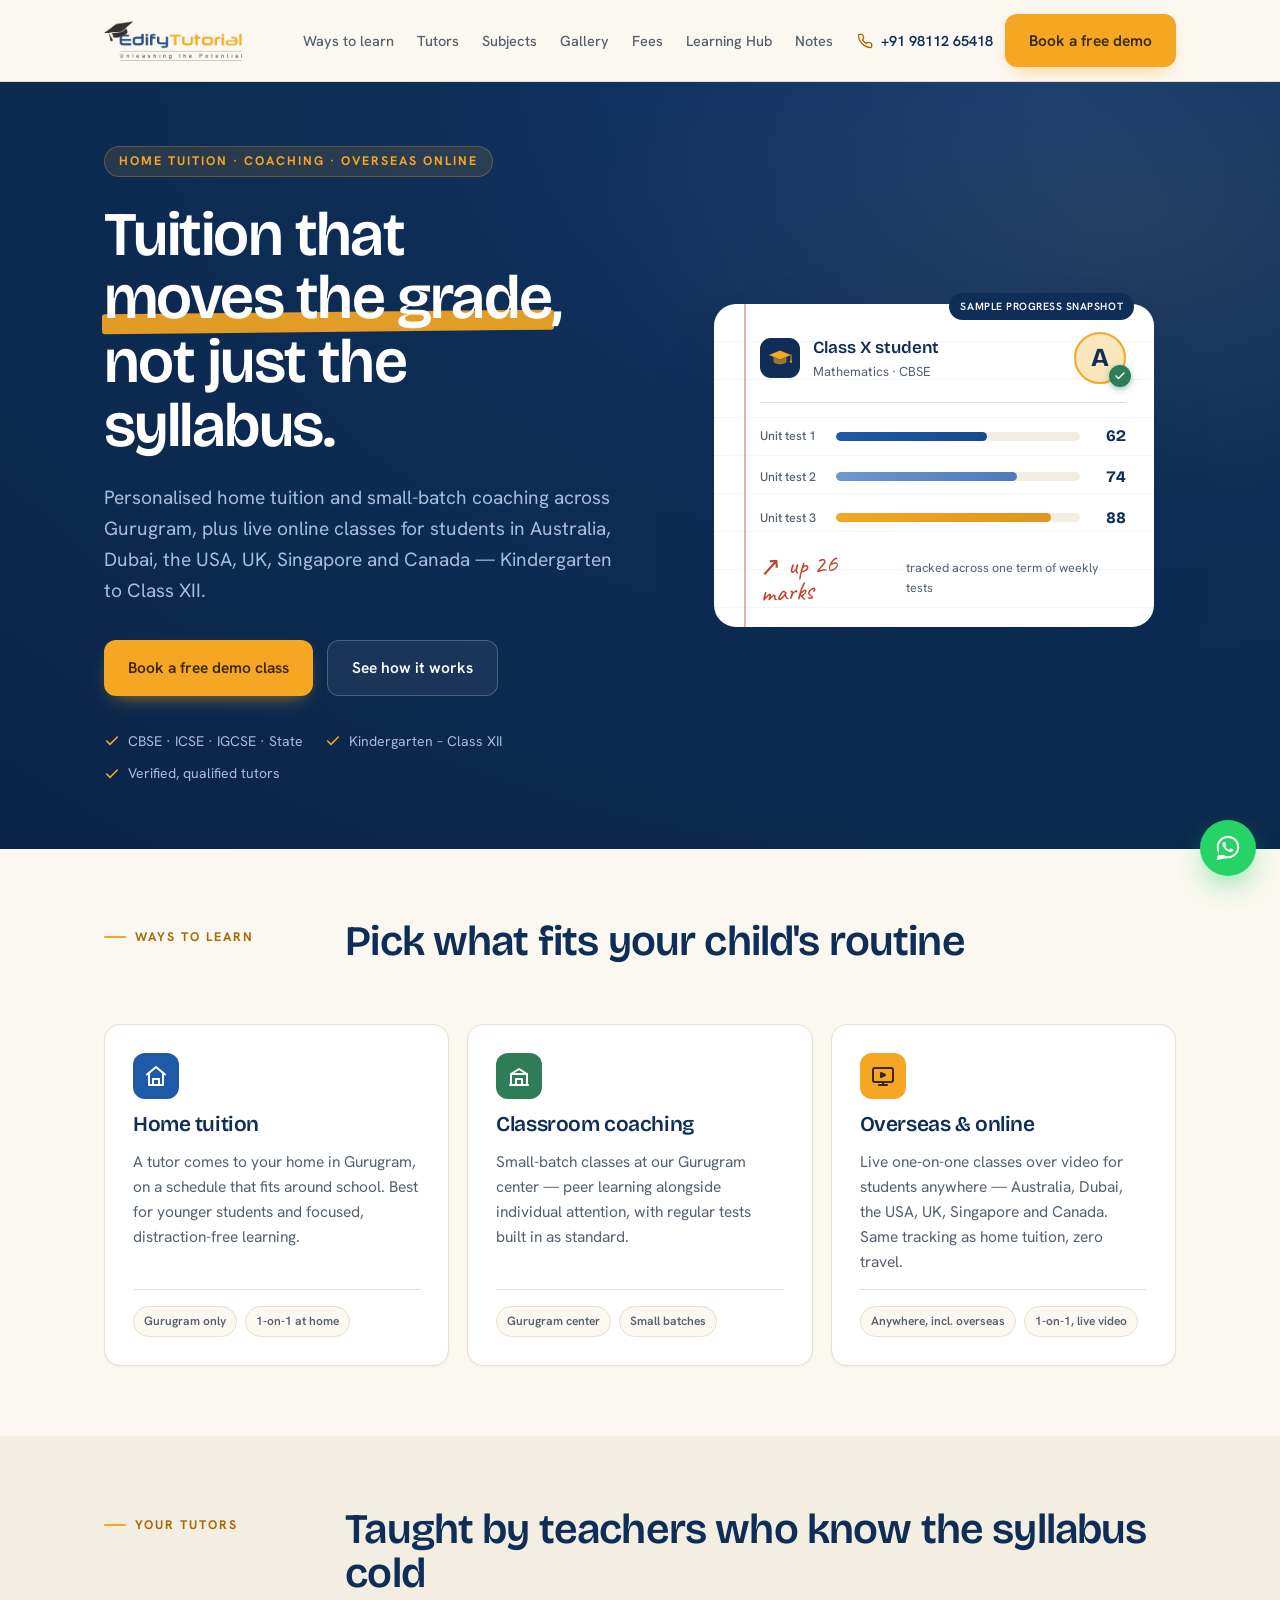
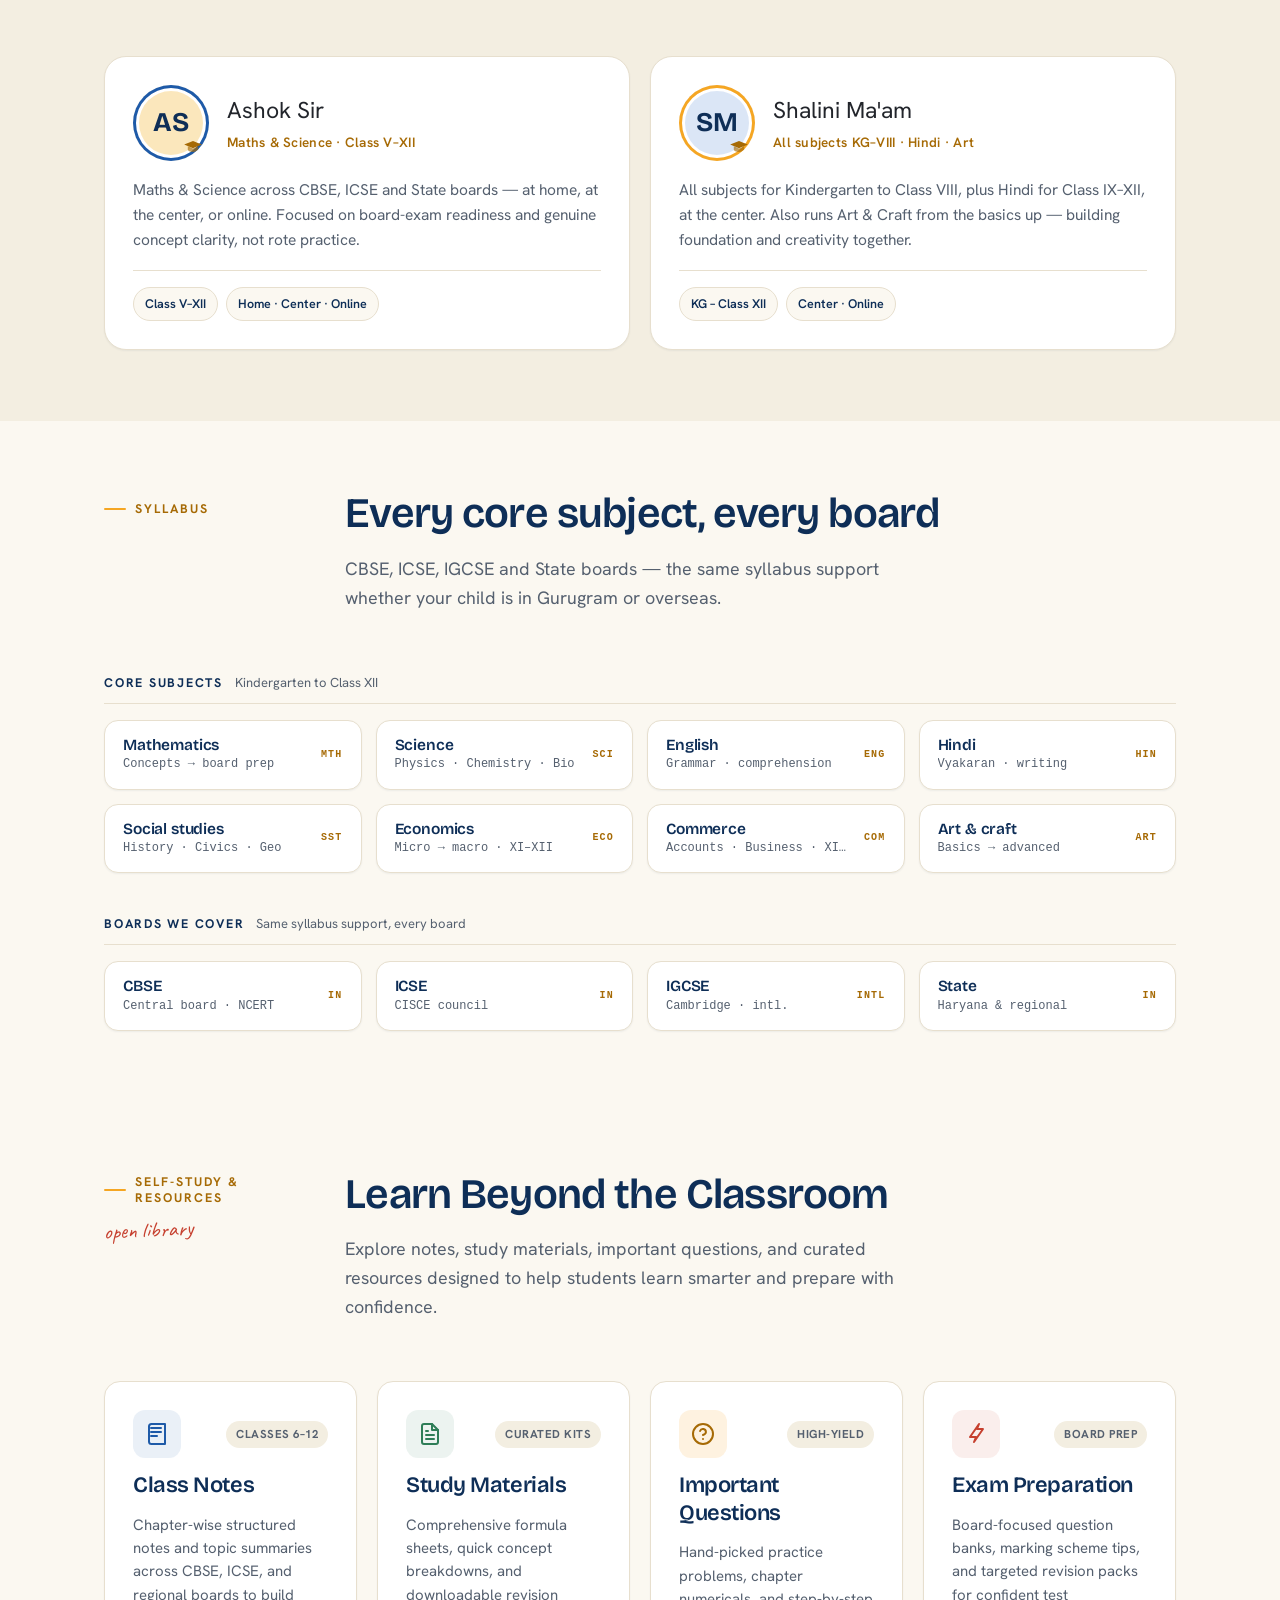
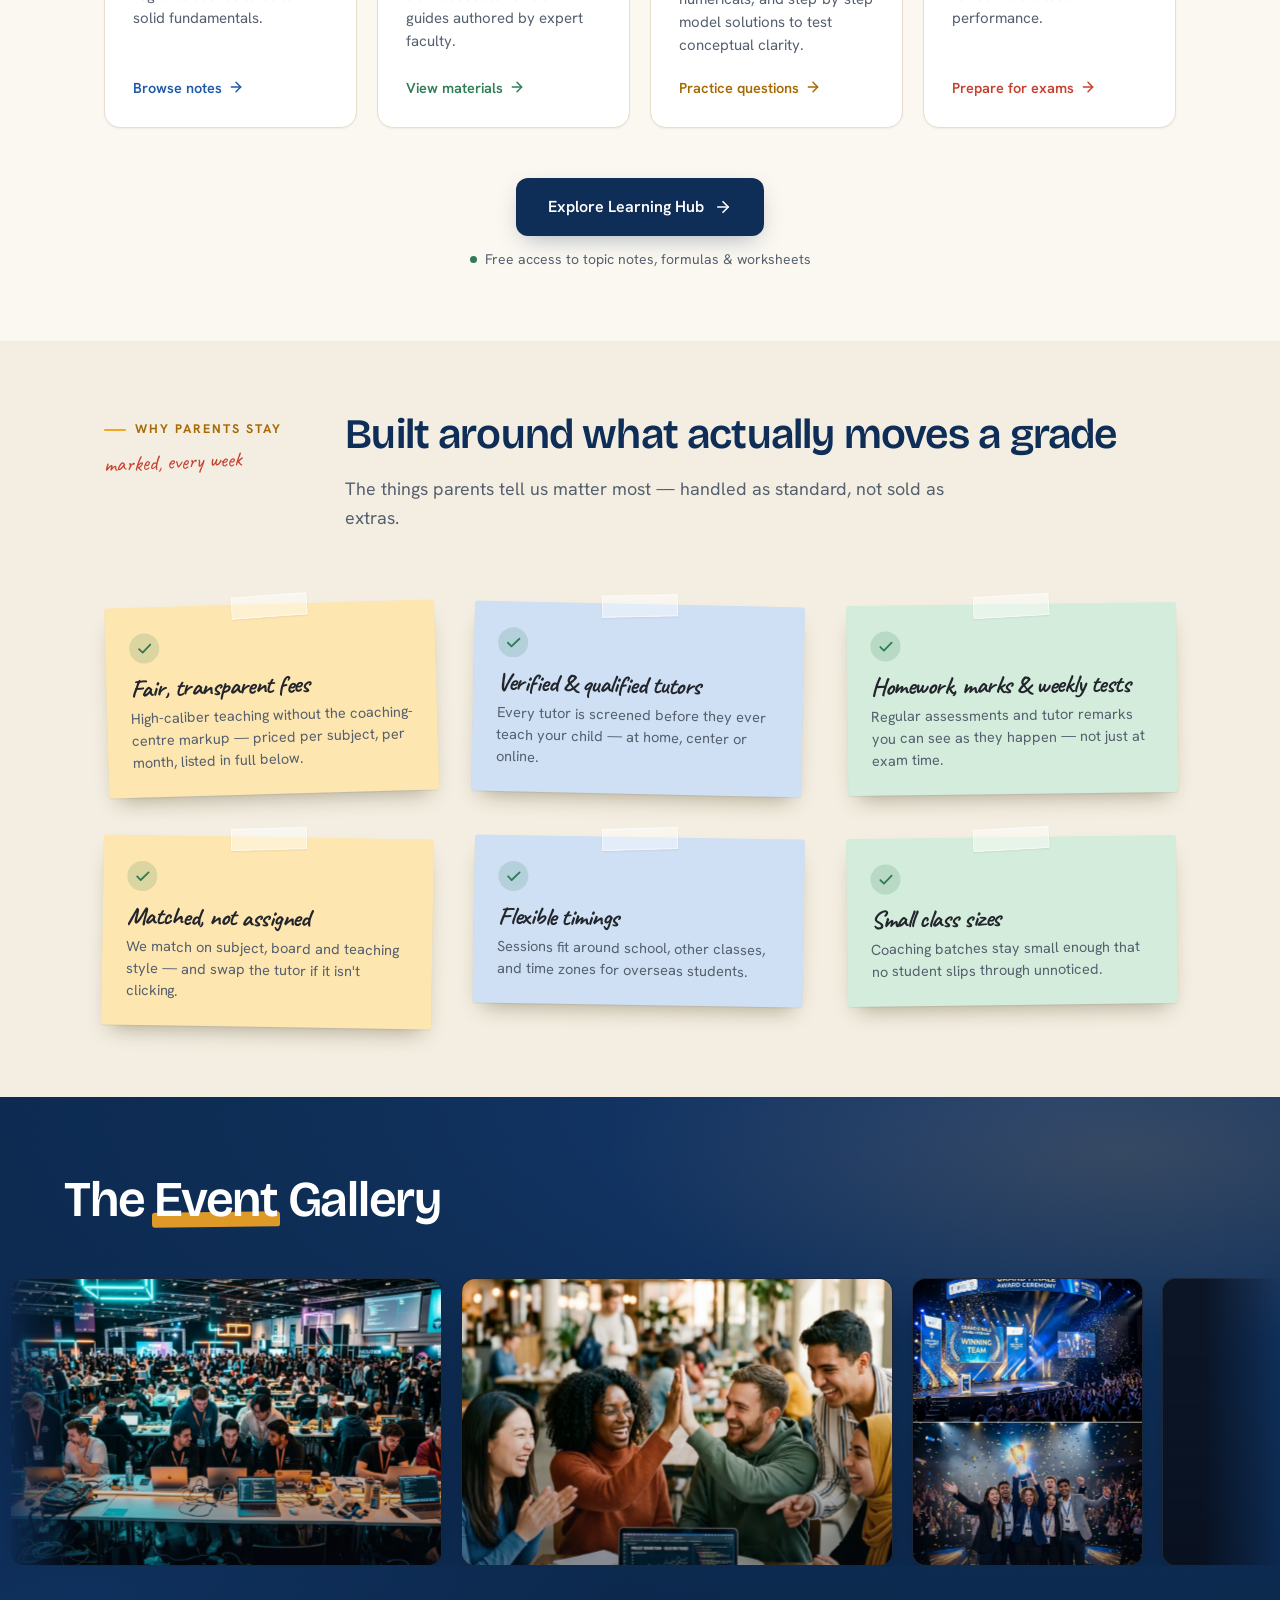
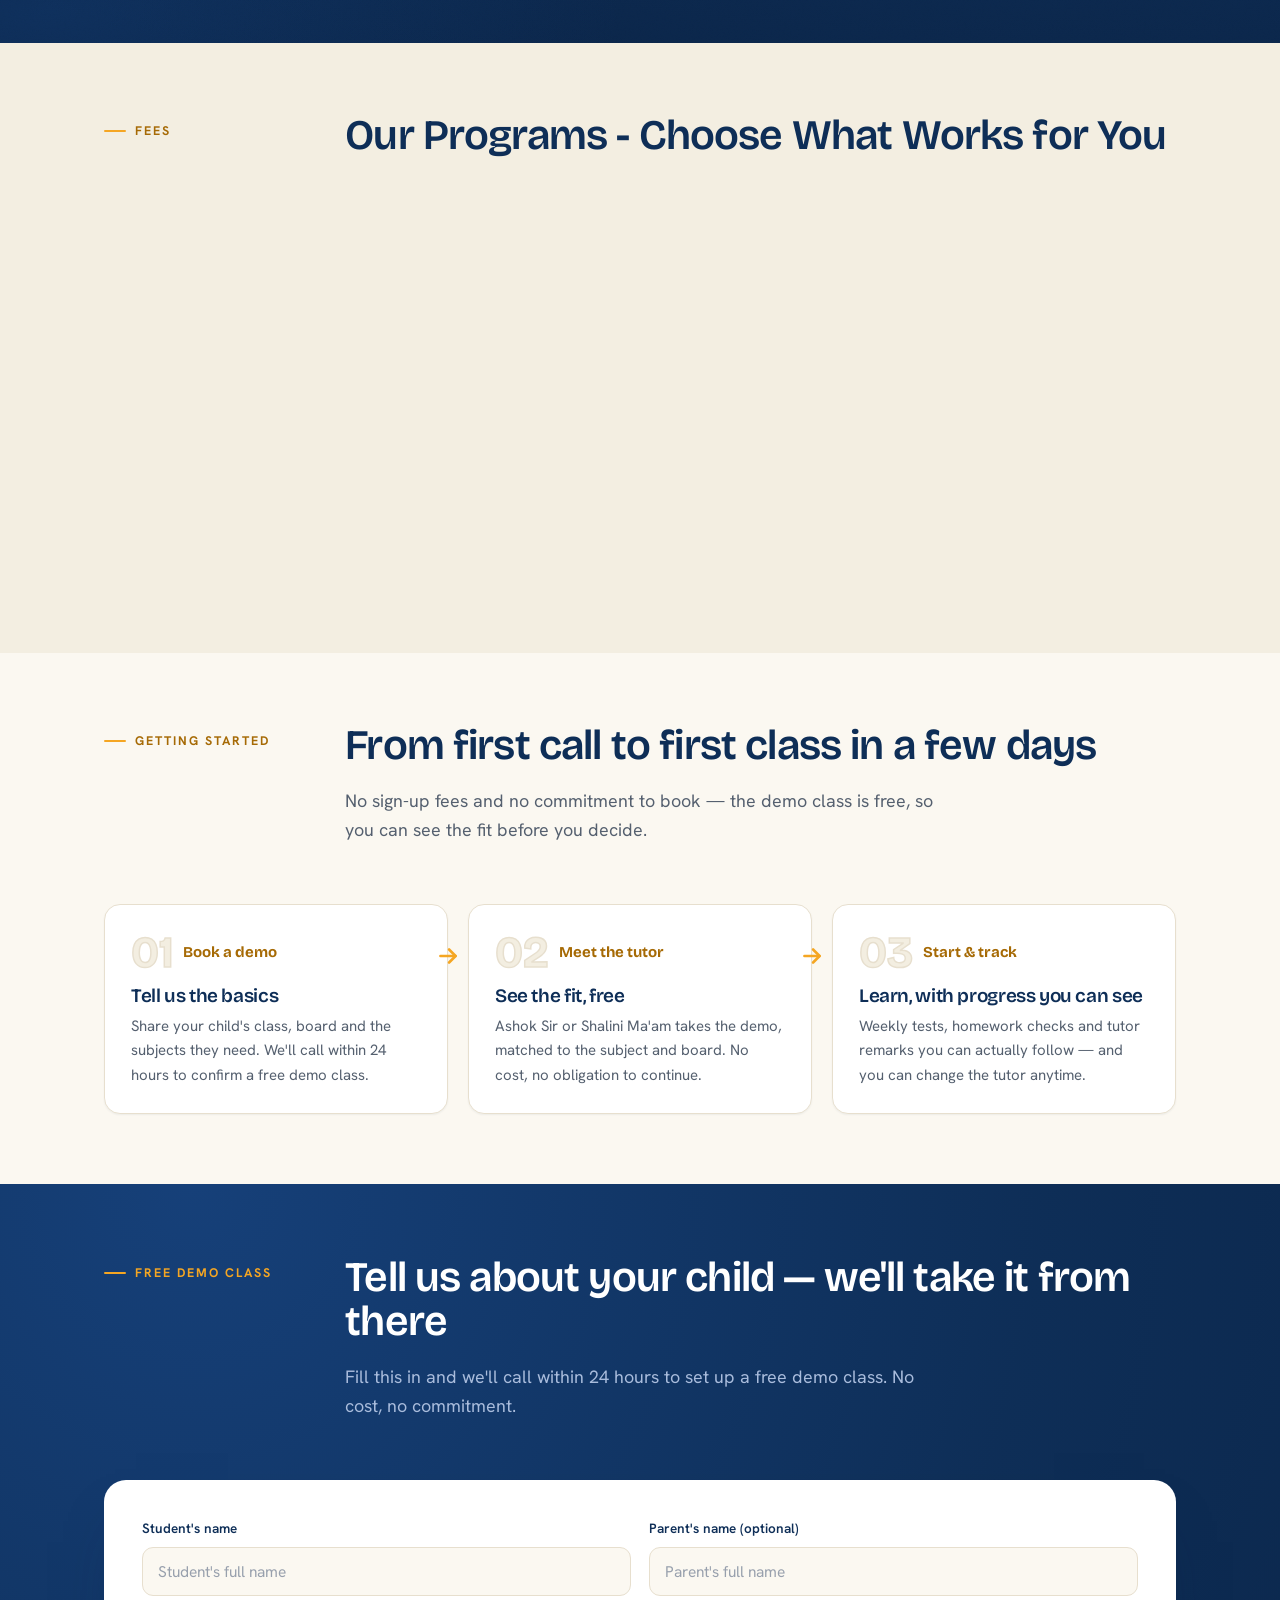
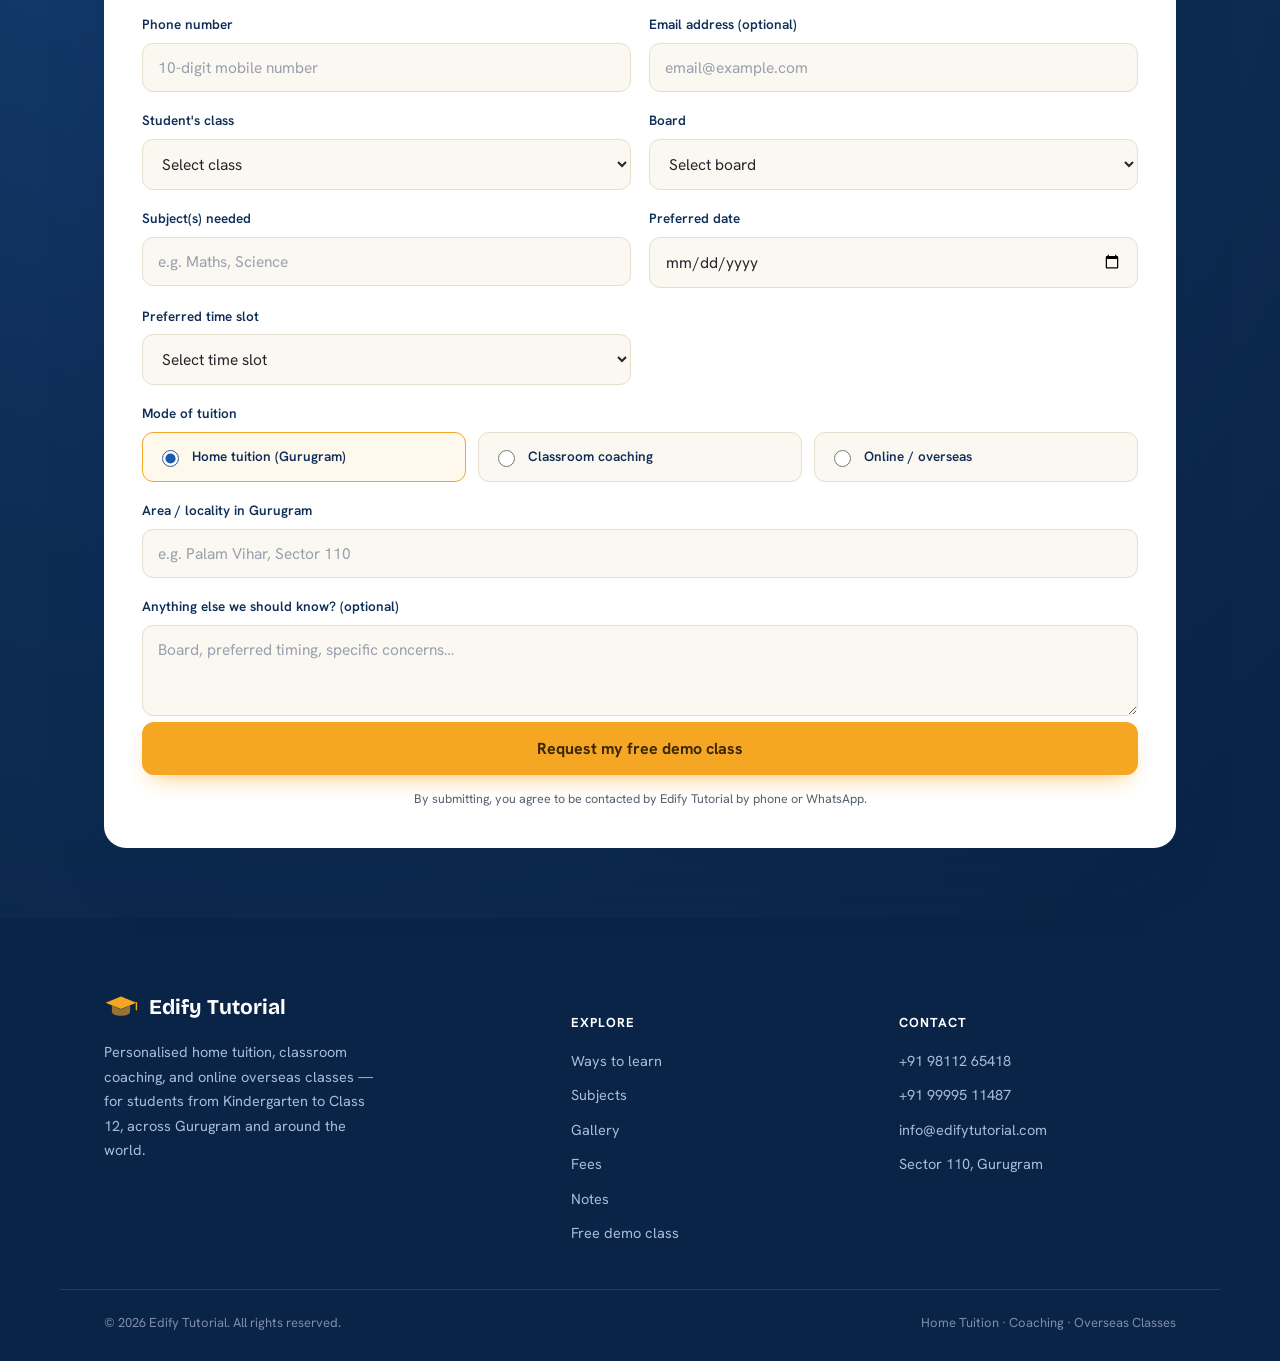
==== commit 4f41f613: "feat: integrate Learning Hub preview section and navigation into homepage" ====
--- a/200.html
+++ b/200.html
@@ -339,7 +339,7 @@
 
     .nav-links {
       display: flex;
-      gap: 26px;
+      gap: clamp(14px, 1.8vw, 24px);
       align-items: center;
       margin-left: auto;
     }
@@ -1147,6 +1147,226 @@
     @media (max-width: 540px) {
       .subjects {
         grid-template-columns: 1fr;
+      }
+    }
+
+    /* ---------- homepage learning hub preview ---------- */
+    .hub-preview-section {
+      background: var(--paper);
+      position: relative;
+    }
+
+    .hub-preview-grid {
+      display: grid;
+      grid-template-columns: repeat(4, 1fr);
+      gap: 20px;
+      margin-bottom: clamp(36px, 4.5vw, 50px);
+    }
+
+    .hub-preview-card {
+      position: relative;
+      background: var(--card);
+      border: 1px solid var(--rule);
+      border-radius: var(--radius);
+      padding: clamp(24px, 2.5vw, 28px);
+      display: flex;
+      flex-direction: column;
+      gap: 14px;
+      box-shadow: var(--shadow-sm);
+      text-decoration: none;
+      color: inherit;
+      overflow: hidden;
+      transition:
+        box-shadow 0.25s ease,
+        border-color 0.25s ease,
+        transform 0.25s ease;
+    }
+
+    .hub-preview-card::before {
+      content: "";
+      position: absolute;
+      top: 0;
+      left: 0;
+      right: 0;
+      height: 3px;
+      background: var(--card-accent, var(--blue));
+      transform: scaleX(0);
+      transform-origin: left;
+      transition: transform 0.28s cubic-bezier(0.2, 0.7, 0.2, 1);
+    }
+
+    .hub-preview-card:hover {
+      box-shadow: var(--shadow-card);
+      transform: translateY(-4px);
+      border-color: rgba(30, 90, 168, 0.2);
+    }
+
+    .hub-preview-card:hover::before {
+      transform: scaleX(1);
+    }
+
+    .hub-preview-card.card-notes {
+      --card-accent: var(--blue);
+      --icon-bg: rgba(30, 90, 168, 0.09);
+      --icon-color: var(--blue);
+    }
+
+    .hub-preview-card.card-materials {
+      --card-accent: var(--pass);
+      --icon-bg: rgba(46, 125, 87, 0.09);
+      --icon-color: var(--pass);
+    }
+
+    .hub-preview-card.card-questions {
+      --card-accent: var(--amber-deep);
+      --icon-bg: rgba(245, 166, 35, 0.14);
+      --icon-color: var(--amber-deep);
+    }
+
+    .hub-preview-card.card-exam {
+      --card-accent: var(--marking);
+      --icon-bg: rgba(198, 64, 47, 0.09);
+      --icon-color: var(--marking);
+    }
+
+    .hub-card-top {
+      display: flex;
+      align-items: center;
+      justify-content: space-between;
+      gap: 12px;
+    }
+
+    .hub-preview-icon {
+      width: 48px;
+      height: 48px;
+      border-radius: 12px;
+      background: var(--icon-bg);
+      color: var(--icon-color);
+      display: flex;
+      align-items: center;
+      justify-content: center;
+      flex-shrink: 0;
+      transition: transform 0.25s ease;
+    }
+
+    .hub-preview-card:hover .hub-preview-icon {
+      transform: scale(1.06);
+    }
+
+    .hub-preview-icon svg {
+      width: 24px;
+      height: 24px;
+    }
+
+    .hub-card-badge {
+      font-size: 11.5px;
+      font-weight: 700;
+      letter-spacing: 0.04em;
+      text-transform: uppercase;
+      color: var(--ink-soft);
+      background: var(--paper-2);
+      padding: 4px 10px;
+      border-radius: 20px;
+      white-space: nowrap;
+    }
+
+    .hub-card-title {
+      font-family: "Bricolage Grotesque", "Hanken Grotesk", sans-serif;
+      font-size: clamp(19px, 1.8vw, 22px);
+      font-weight: 600;
+      color: var(--blue-deep);
+      line-height: 1.25;
+      margin: 0;
+    }
+
+    .hub-card-desc {
+      font-size: 15px;
+      color: var(--ink-soft);
+      line-height: 1.55;
+      margin: 0;
+      flex-grow: 1;
+    }
+
+    .hub-card-action {
+      display: inline-flex;
+      align-items: center;
+      gap: 6px;
+      font-size: 14.5px;
+      font-weight: 600;
+      color: var(--card-accent, var(--blue));
+      margin-top: 4px;
+      transition: gap 0.2s ease;
+    }
+
+    .hub-card-action svg {
+      width: 16px;
+      height: 16px;
+      transition: transform 0.2s ease;
+    }
+
+    .hub-preview-card:hover .hub-card-action {
+      gap: 9px;
+    }
+
+    .hub-preview-card:hover .hub-card-action svg {
+      transform: translateX(3px);
+    }
+
+    .hub-preview-cta-wrap {
+      display: flex;
+      flex-direction: column;
+      align-items: center;
+      justify-content: center;
+      text-align: center;
+      gap: 12px;
+    }
+
+    .hub-preview-cta-btn {
+      gap: 10px;
+      padding: 16px 32px;
+      font-size: 16px;
+      border-radius: 12px;
+      box-shadow: 0 8px 24px -8px rgba(14, 46, 87, 0.4);
+      transition: all 0.22s ease;
+    }
+
+    .hub-preview-cta-btn svg {
+      transition: transform 0.22s ease;
+    }
+
+    .hub-preview-cta-btn:hover svg {
+      transform: translateX(4px);
+    }
+
+    .hub-preview-sub-badge {
+      display: inline-flex;
+      align-items: center;
+      gap: 8px;
+      font-size: 14px;
+      color: var(--ink-soft);
+    }
+
+    .hub-preview-sub-badge .dot {
+      width: 7px;
+      height: 7px;
+      border-radius: 50%;
+      background: var(--pass);
+    }
+
+    @media (max-width: 1080px) {
+      .hub-preview-grid {
+        grid-template-columns: repeat(2, 1fr);
+        gap: 18px;
+      }
+    }
+
+    @media (max-width: 640px) {
+      .hub-preview-grid {
+        grid-template-columns: 1fr;
+        gap: 16px;
+      }
+      .hub-preview-cta-btn {
+        width: 100%;
       }
     }
 
@@ -2857,6 +3077,7 @@
         <a href="#subjects">Subjects</a>
         <a href="#gallery">Gallery</a>
         <a href="#pricing">Fees</a>
+        <a href="learning-hub.html">Learning Hub</a>
         <a href="notes.html">Notes</a>
       </nav>
       <div class="nav-actions">
@@ -2880,6 +3101,7 @@
       <a href="#subjects">Subjects</a>
       <a href="#gallery">Gallery</a>
       <a href="#pricing">Fees</a>
+      <a href="learning-hub.html">Learning Hub</a>
       <a href="notes.html">Notes</a>
       <a href="#lead-form" class="mobile-cta">Book a free demo class</a>
     </div>
@@ -3197,6 +3419,151 @@
             </div>
             <span class="lvl">IN</span>
           </div>
+        </div>
+      </div>
+    </div>
+  </section>
+
+  <!-- LEARNING HUB PREVIEW -->
+  <section class="section hub-preview-section" id="learning-hub" aria-labelledby="hubTitle">
+    <div class="container reveal">
+      <div class="head">
+        <div>
+          <span class="eyebrow">Self-Study &amp; Resources</span>
+          <span class="m-note">open library</span>
+        </div>
+        <div>
+          <h2 class="h-title" id="hubTitle">Learn Beyond the Classroom</h2>
+          <p class="lede">
+            Explore notes, study materials, important questions, and curated resources designed to help students learn
+            smarter and prepare with confidence.
+          </p>
+        </div>
+      </div>
+
+      <div class="hub-preview-grid">
+        <!-- Card 1: Class Notes -->
+        <a href="learning-hub.html" class="hub-preview-card card-notes" aria-label="Explore Class Notes in Learning Hub">
+          <div class="hub-card-top">
+            <div class="hub-preview-icon" aria-hidden="true">
+              <svg viewBox="0 0 24 24" fill="none" stroke="currentColor" stroke-width="2" stroke-linecap="round"
+                stroke-linejoin="round">
+                <path d="M4 19.5v-15A2.5 2.5 0 0 1 6.5 2H20v20H6.5a2.5 2.5 0 0 1-2.5-2.5Z" />
+                <path d="M6 6h10" />
+                <path d="M6 10h10" />
+                <path d="M6 14h6" />
+              </svg>
+            </div>
+            <span class="hub-card-badge">Classes 6–12</span>
+          </div>
+          <h3 class="hub-card-title">Class Notes</h3>
+          <p class="hub-card-desc">
+            Chapter-wise structured notes and topic summaries across CBSE, ICSE, and regional boards to build solid fundamentals.
+          </p>
+          <span class="hub-card-action">
+            Browse notes
+            <svg viewBox="0 0 24 24" fill="none" stroke="currentColor" stroke-width="2.2" stroke-linecap="round"
+              stroke-linejoin="round" aria-hidden="true">
+              <path d="M5 12h14" />
+              <path d="m12 5 7 7-7 7" />
+            </svg>
+          </span>
+        </a>
+
+        <!-- Card 2: Study Materials -->
+        <a href="learning-hub.html" class="hub-preview-card card-materials" aria-label="Explore Study Materials in Learning Hub">
+          <div class="hub-card-top">
+            <div class="hub-preview-icon" aria-hidden="true">
+              <svg viewBox="0 0 24 24" fill="none" stroke="currentColor" stroke-width="2" stroke-linecap="round"
+                stroke-linejoin="round">
+                <path d="M14 2H6a2 2 0 0 0-2 2v16a2 2 0 0 0 2 2h12a2 2 0 0 0 2-2V8z" />
+                <polyline points="14 2 14 8 20 8" />
+                <line x1="16" y1="13" x2="8" y2="13" />
+                <line x1="16" y1="17" x2="8" y2="17" />
+                <polyline points="10 9 9 9 8 9" />
+              </svg>
+            </div>
+            <span class="hub-card-badge">Curated Kits</span>
+          </div>
+          <h3 class="hub-card-title">Study Materials</h3>
+          <p class="hub-card-desc">
+            Comprehensive formula sheets, quick concept breakdowns, and downloadable revision guides authored by expert faculty.
+          </p>
+          <span class="hub-card-action">
+            View materials
+            <svg viewBox="0 0 24 24" fill="none" stroke="currentColor" stroke-width="2.2" stroke-linecap="round"
+              stroke-linejoin="round" aria-hidden="true">
+              <path d="M5 12h14" />
+              <path d="m12 5 7 7-7 7" />
+            </svg>
+          </span>
+        </a>
+
+        <!-- Card 3: Important Questions -->
+        <a href="learning-hub.html" class="hub-preview-card card-questions" aria-label="Explore Important Questions in Learning Hub">
+          <div class="hub-card-top">
+            <div class="hub-preview-icon" aria-hidden="true">
+              <svg viewBox="0 0 24 24" fill="none" stroke="currentColor" stroke-width="2" stroke-linecap="round"
+                stroke-linejoin="round">
+                <circle cx="12" cy="12" r="10" />
+                <path d="M9.09 9a3 3 0 0 1 5.83 1c0 2-3 3-3 3" />
+                <line x1="12" y1="17" x2="12.01" y2="17" />
+              </svg>
+            </div>
+            <span class="hub-card-badge">High-Yield</span>
+          </div>
+          <h3 class="hub-card-title">Important Questions</h3>
+          <p class="hub-card-desc">
+            Hand-picked practice problems, chapter numericals, and step-by-step model solutions to test conceptual clarity.
+          </p>
+          <span class="hub-card-action">
+            Practice questions
+            <svg viewBox="0 0 24 24" fill="none" stroke="currentColor" stroke-width="2.2" stroke-linecap="round"
+              stroke-linejoin="round" aria-hidden="true">
+              <path d="M5 12h14" />
+              <path d="m12 5 7 7-7 7" />
+            </svg>
+          </span>
+        </a>
+
+        <!-- Card 4: Exam Preparation -->
+        <a href="learning-hub.html" class="hub-preview-card card-exam" aria-label="Explore Exam Preparation in Learning Hub">
+          <div class="hub-card-top">
+            <div class="hub-preview-icon" aria-hidden="true">
+              <svg viewBox="0 0 24 24" fill="none" stroke="currentColor" stroke-width="2" stroke-linecap="round"
+                stroke-linejoin="round">
+                <path d="M12 15l-2 5l9-13h-6l2-5l-9 13h6z" />
+              </svg>
+            </div>
+            <span class="hub-card-badge">Board Prep</span>
+          </div>
+          <h3 class="hub-card-title">Exam Preparation</h3>
+          <p class="hub-card-desc">
+            Board-focused question banks, marking scheme tips, and targeted revision packs for confident test performance.
+          </p>
+          <span class="hub-card-action">
+            Prepare for exams
+            <svg viewBox="0 0 24 24" fill="none" stroke="currentColor" stroke-width="2.2" stroke-linecap="round"
+              stroke-linejoin="round" aria-hidden="true">
+              <path d="M5 12h14" />
+              <path d="m12 5 7 7-7 7" />
+            </svg>
+          </span>
+        </a>
+      </div>
+
+      <div class="hub-preview-cta-wrap">
+        <a href="learning-hub.html" class="btn btn-ink hub-preview-cta-btn">
+          Explore Learning Hub
+          <svg width="18" height="18" viewBox="0 0 24 24" fill="none" stroke="currentColor" stroke-width="2.2"
+            stroke-linecap="round" stroke-linejoin="round" aria-hidden="true">
+            <path d="M5 12h14" />
+            <path d="m12 5 7 7-7 7" />
+          </svg>
+        </a>
+        <div class="hub-preview-sub-badge">
+          <span class="dot"></span>
+          <span>Free access to topic notes, formulas &amp; worksheets</span>
         </div>
       </div>
     </div>
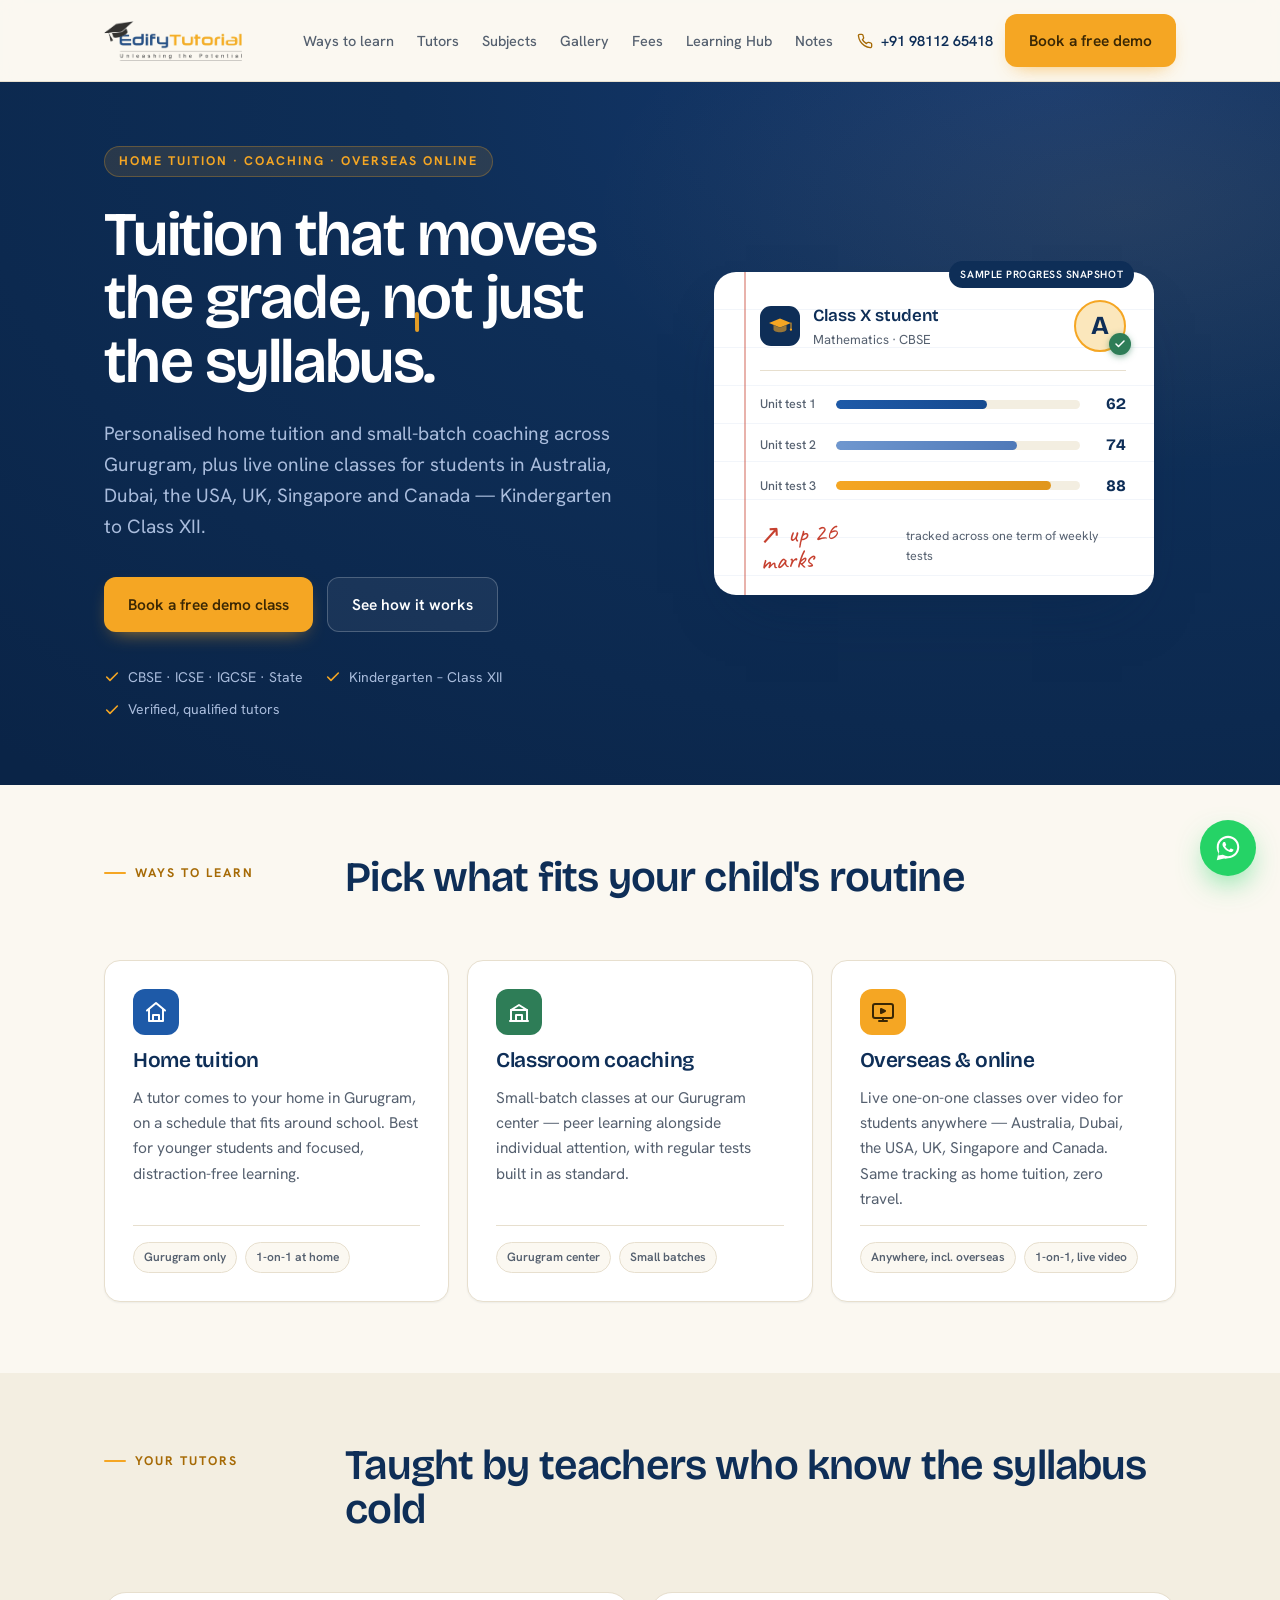
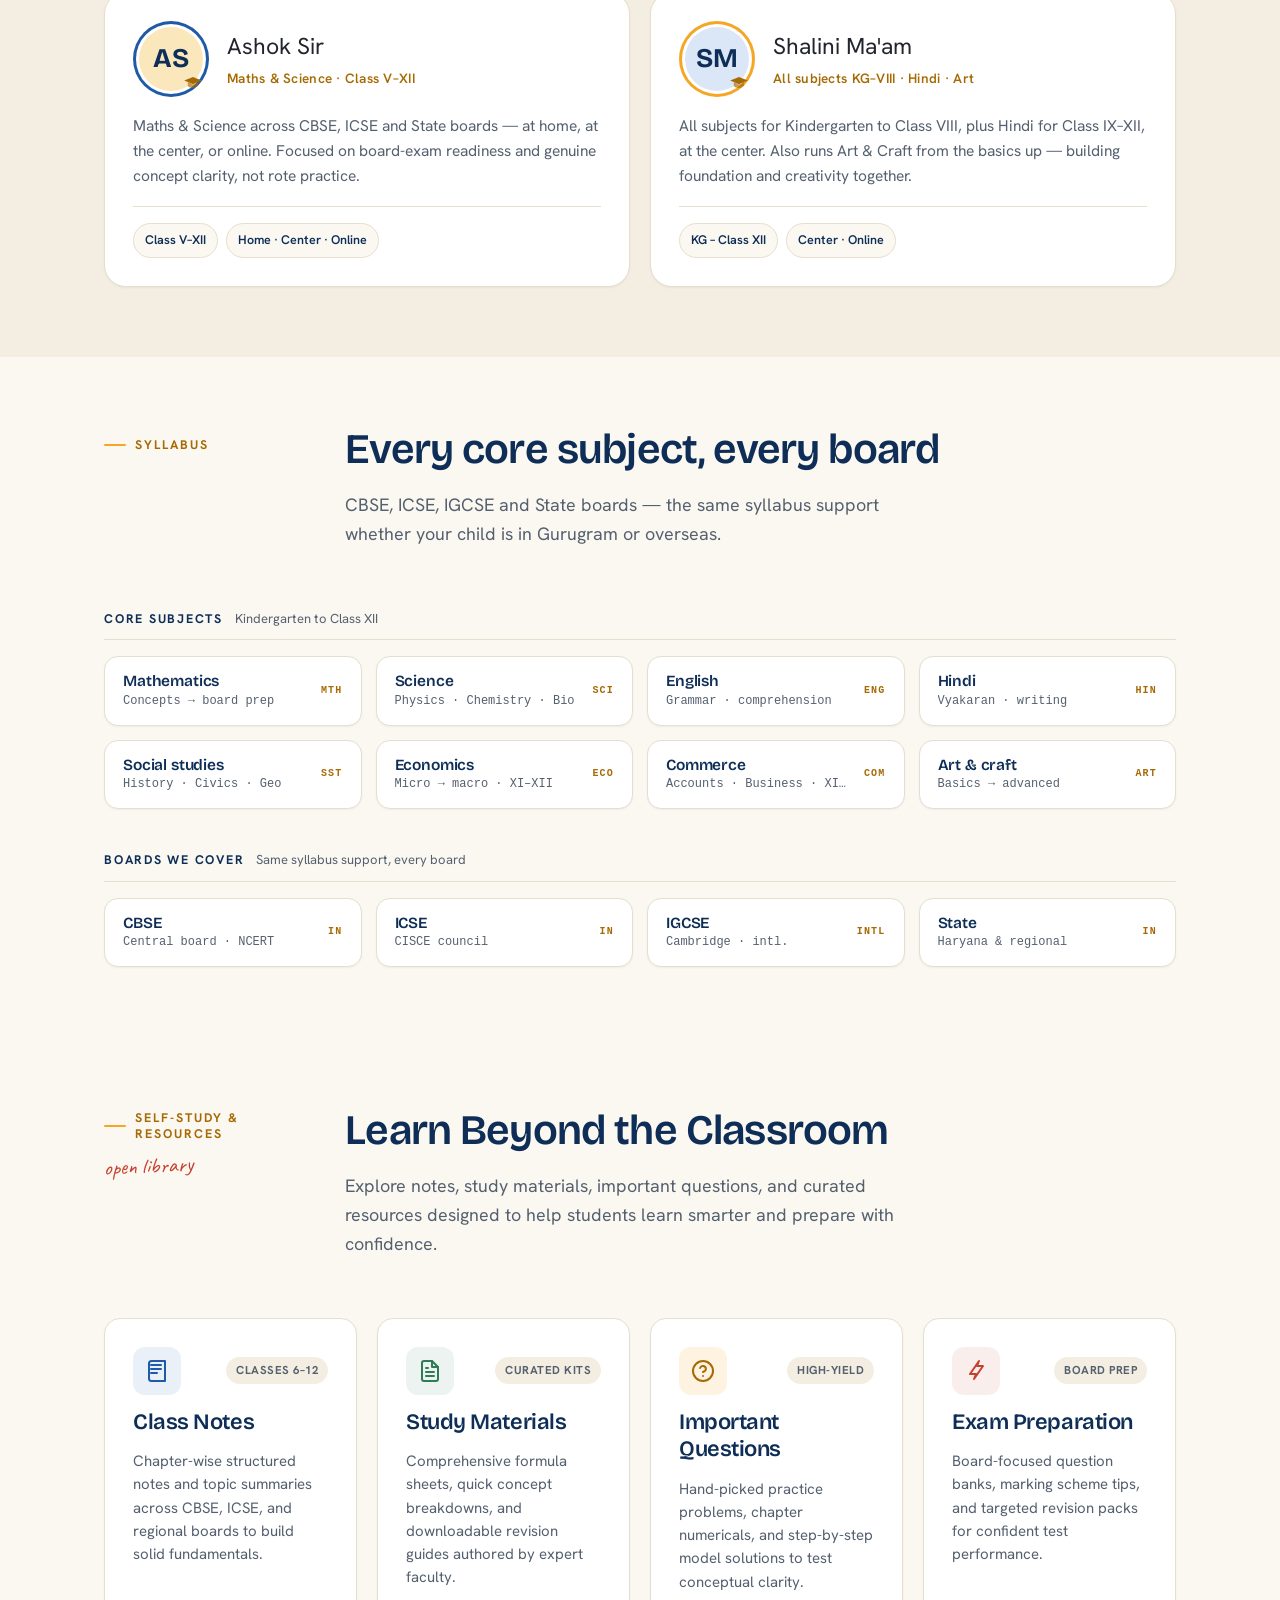
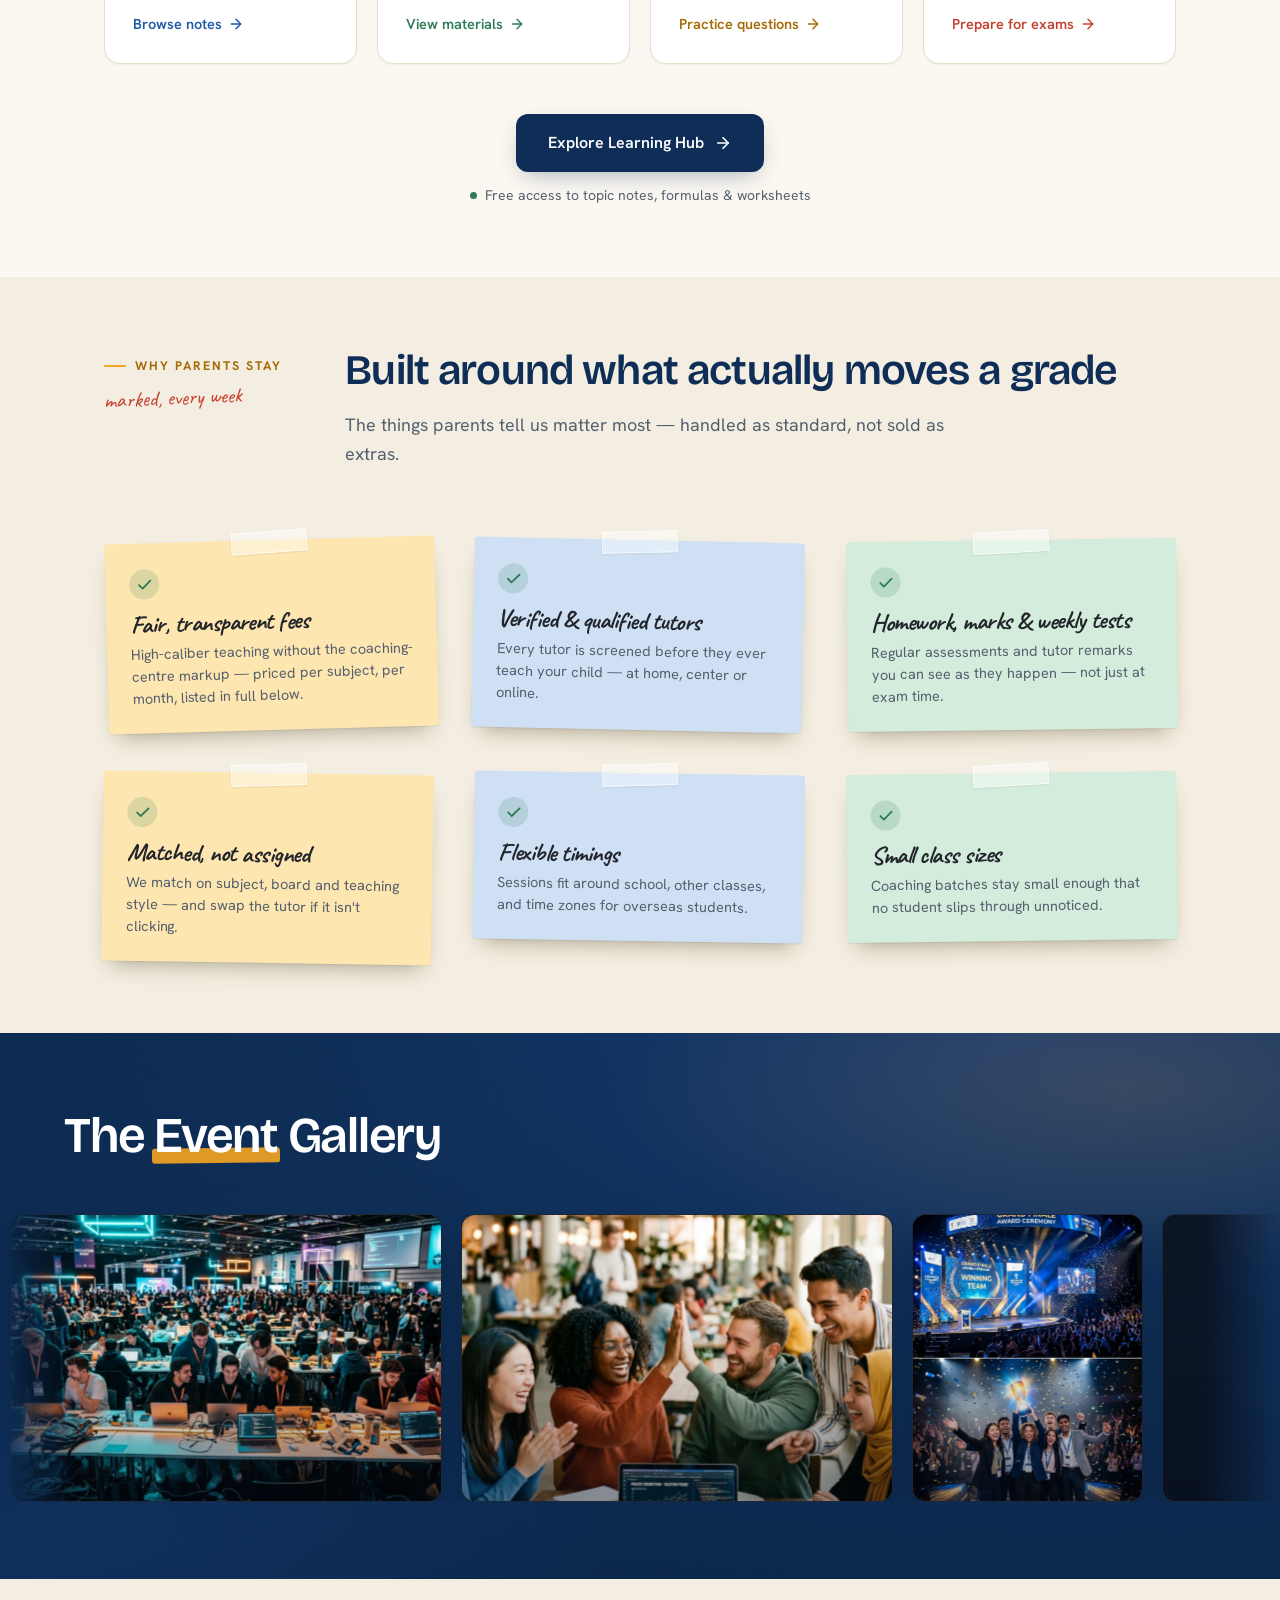
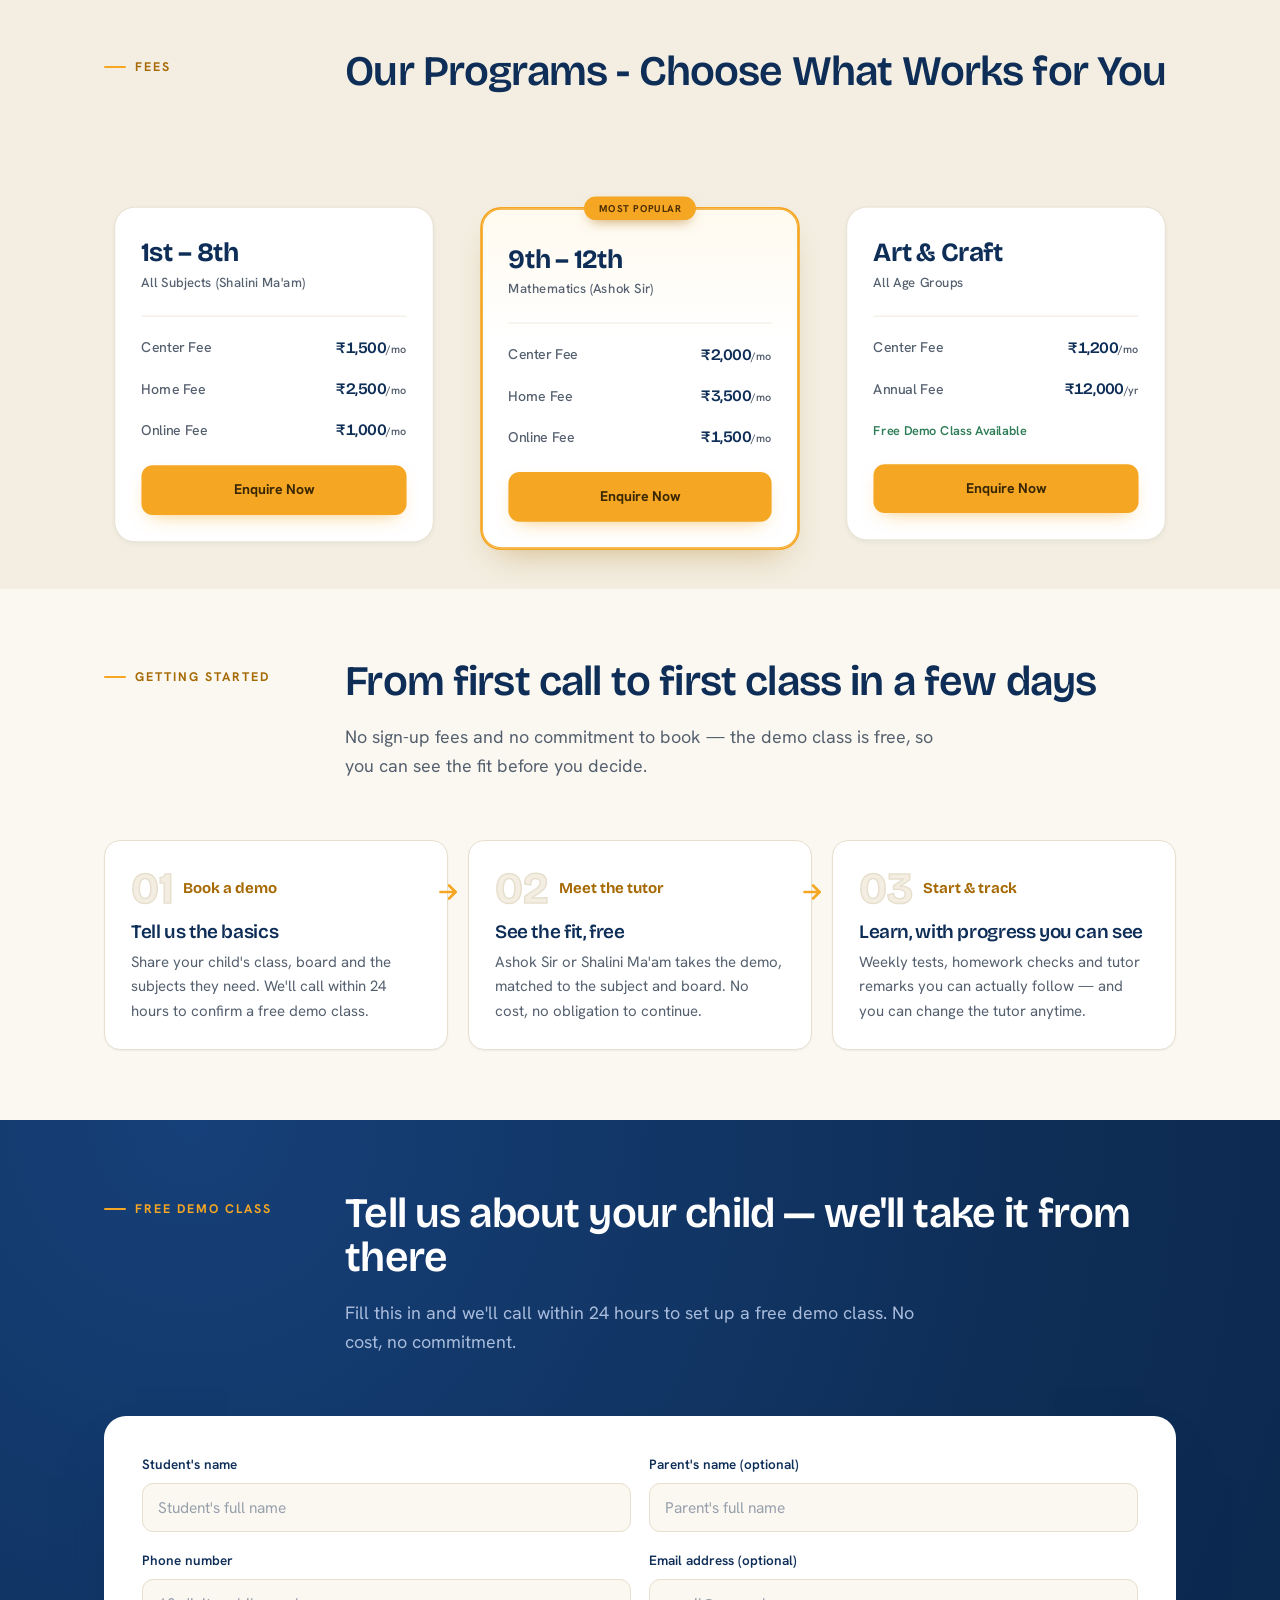
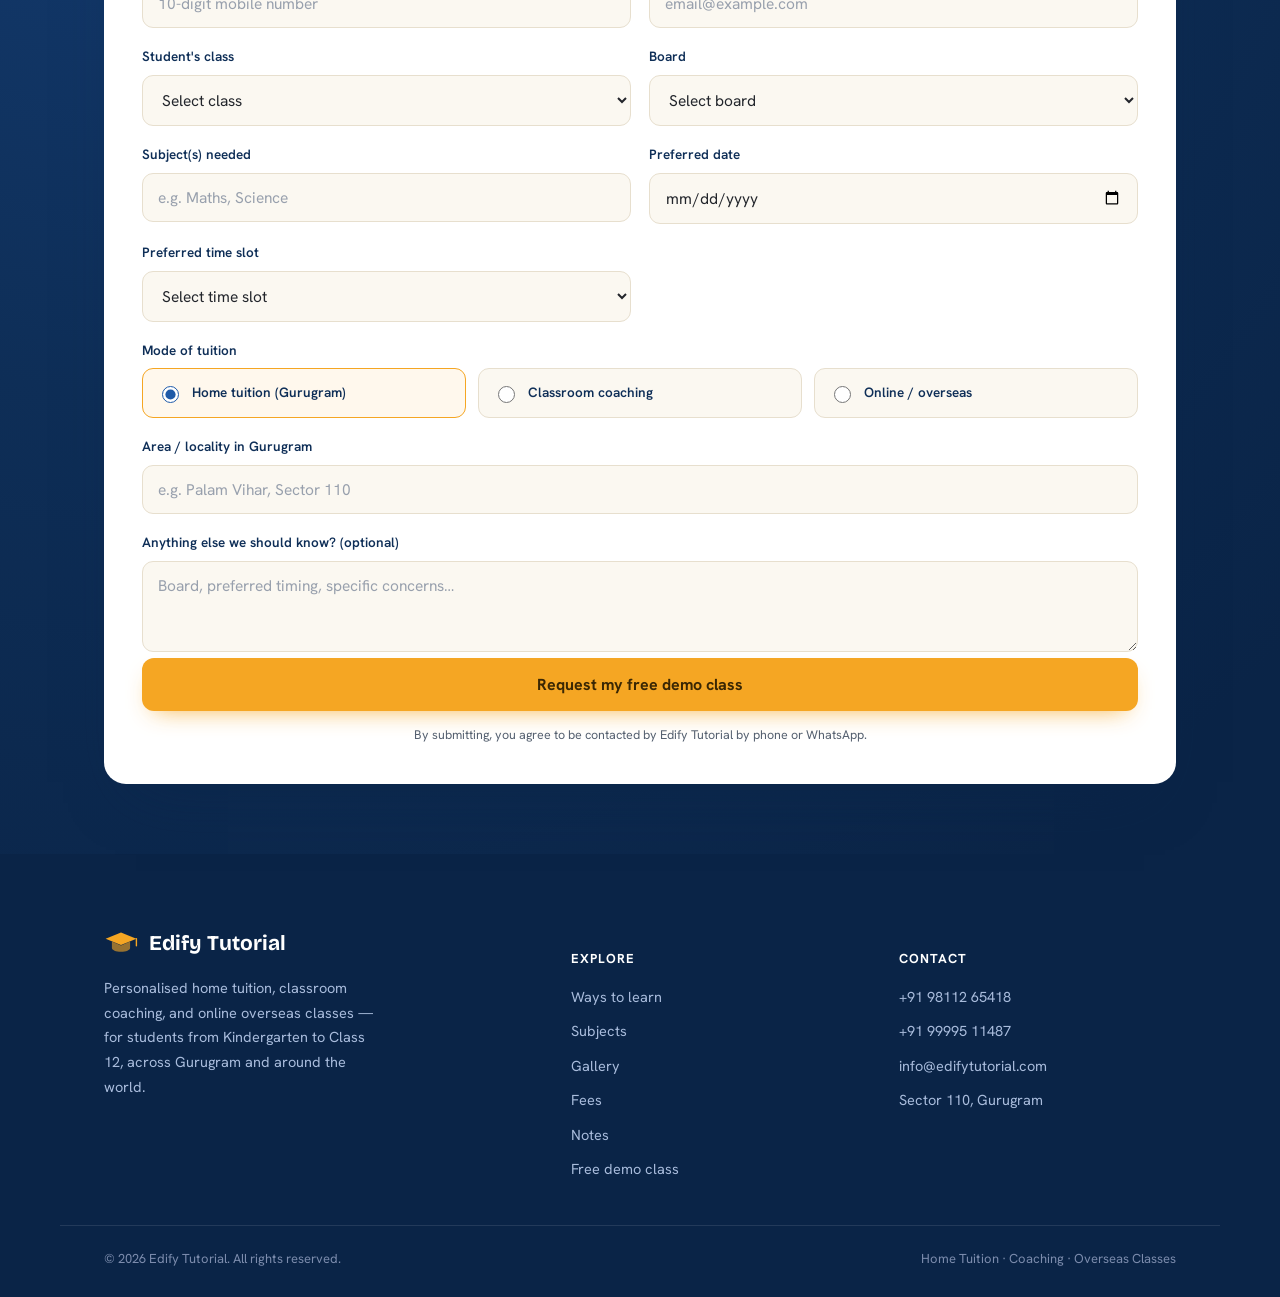
==== commit 6883faf2: "feat(landing): optimize landing pages for mobile viewports, touch targets, and orientation changes" ====
--- a/200.html
+++ b/200.html
@@ -3036,6 +3036,423 @@
         height: 52px;
         bottom: 18px;
         right: 18px;
+      }
+    }
+
+    /* =====================================================
+       MOBILE RESPONSIVE — deep small-screen polish
+       Targets 320px–480px phones without altering desktop
+    ===================================================== */
+
+    /* Prevent hero underline-highlight text from overflowing on tiny screens */
+    .hero h1 .u {
+      white-space: normal;
+    }
+
+    @media (max-width: 480px) {
+      :root {
+        --pad: clamp(32px, 8vw, 52px);
+        --gutter: clamp(16px, 4.5vw, 24px);
+        --radius: 14px;
+        --radius-lg: 18px;
+      }
+
+      .hero h1 {
+        font-size: clamp(28px, 8vw, 38px);
+        line-height: 1.1;
+      }
+
+      .hero h1 .u {
+        white-space: normal;
+      }
+
+      .hero-eyebrow {
+        font-size: 11px;
+        padding: 7px 12px;
+        margin-bottom: 18px;
+      }
+
+      .hero-sub {
+        font-size: 16px;
+      }
+
+      .hero-ctas {
+        flex-direction: column;
+        gap: 10px;
+        margin-top: 24px;
+      }
+
+      .hero-ctas .btn {
+        width: 100%;
+        justify-content: center;
+      }
+
+      .hero-trust {
+        gap: 8px 16px;
+        font-size: 13px;
+        margin-top: 24px;
+      }
+
+      .report {
+        padding: 22px 18px 20px 36px;
+        max-width: 100%;
+      }
+
+      .report::before {
+        left: 22px;
+      }
+
+      .bar {
+        grid-template-columns: 56px 1fr 30px;
+        gap: 8px;
+      }
+
+      .head {
+        gap: 10px;
+        margin-bottom: clamp(24px, 5vw, 40px);
+      }
+
+      .h-title {
+        font-size: clamp(24px, 7vw, 34px);
+      }
+
+      .lede {
+        font-size: 15.5px;
+        margin-top: 14px;
+      }
+
+      .nav {
+        padding: 12px var(--gutter);
+        gap: 12px;
+      }
+
+      .brand-logo {
+        height: 34px;
+      }
+
+      .nav-toggle {
+        width: 40px;
+        height: 40px;
+      }
+
+      .btn {
+        font-size: 14.5px;
+        padding: 13px 20px;
+        min-height: 44px;
+      }
+
+      .fmt {
+        padding: 22px 20px;
+      }
+
+      .fmt h3 {
+        font-size: 19px;
+      }
+
+      .tutor {
+        padding: 22px 18px;
+      }
+
+      .medallion {
+        width: 64px;
+        height: 64px;
+        font-size: 23px;
+      }
+
+      .tutor-name {
+        font-size: 20px;
+      }
+
+      .subj {
+        padding: 12px 14px;
+        gap: 11px;
+      }
+
+      .subj .idx {
+        width: 36px;
+        height: 36px;
+        font-size: 17px;
+      }
+
+      .subj h4 {
+        font-size: 14px;
+      }
+
+      .hub-preview-grid {
+        gap: 14px;
+      }
+
+      .hub-preview-card {
+        padding: 20px 18px;
+        gap: 12px;
+      }
+
+      .hub-card-title {
+        font-size: 18px;
+      }
+
+      .checklist {
+        gap: 28px 0;
+        padding-top: 16px;
+      }
+
+      .check {
+        padding: 22px 20px 20px;
+      }
+
+      .check h4 {
+        font-size: 22px;
+      }
+
+      .fee-wrap {
+        margin-top: 20px;
+      }
+
+      .pricing-toggle {
+        flex-wrap: wrap;
+        justify-content: center;
+        gap: 6px;
+        padding: 6px;
+      }
+
+      .pricing-toggle button {
+        font-size: 13px;
+        padding: 9px 16px;
+      }
+
+      .step {
+        padding: 24px 20px 20px;
+      }
+
+      .step h4 {
+        font-size: 17px;
+      }
+
+      .step-n::before {
+        font-size: 38px;
+      }
+
+      .form-card {
+        padding: clamp(20px, 5vw, 30px);
+      }
+
+      .form-grid {
+        gap: 14px;
+      }
+
+      .field input,
+      .field select,
+      .field textarea {
+        font-size: 16px;
+        padding: 12px 13px;
+      }
+
+      .radio-opt {
+        font-size: 13.5px;
+        padding: 12px 12px;
+        min-height: 44px;
+      }
+
+      .form-submit {
+        font-size: 15.5px;
+        padding: 15px;
+        min-height: 48px;
+      }
+
+      .note {
+        padding: 18px 16px;
+      }
+
+      .notes-cta {
+        padding: 22px 20px;
+        border-radius: 14px;
+      }
+
+      .footer-grid {
+        gap: 28px;
+      }
+
+      footer .desc {
+        max-width: 100%;
+      }
+
+      .footer-bottom {
+        gap: 8px;
+        font-size: 12.5px;
+      }
+
+      .egal-section {
+        padding-block: clamp(36px, 7vw, 56px);
+      }
+
+      .whatsapp-float {
+        width: 48px;
+        height: 48px;
+        bottom: 16px;
+        right: 16px;
+      }
+
+      .whatsapp-float svg {
+        width: 26px;
+        height: 26px;
+      }
+    }
+
+    @media (max-width: 360px) {
+      :root {
+        --gutter: 14px;
+        --pad: clamp(28px, 8vw, 44px);
+      }
+
+      .hero h1 {
+        font-size: clamp(26px, 7.5vw, 34px);
+      }
+
+      .h-title {
+        font-size: clamp(22px, 7vw, 30px);
+      }
+
+      .btn {
+        font-size: 14px;
+        padding: 12px 16px;
+      }
+
+      .report {
+        padding: 18px 14px 16px 30px;
+      }
+
+      .report::before {
+        left: 18px;
+      }
+
+      .bar {
+        grid-template-columns: 48px 1fr 28px;
+        gap: 6px;
+      }
+
+      .bar-label {
+        font-size: 11.5px;
+      }
+
+      .bar-mark {
+        font-size: 14px;
+      }
+
+      .medallion {
+        width: 56px;
+        height: 56px;
+        font-size: 20px;
+      }
+
+      .tutor-name {
+        font-size: 18px;
+      }
+
+      .nav-toggle {
+        width: 38px;
+        height: 38px;
+      }
+
+      .brand-logo {
+        height: 30px;
+      }
+
+      .fmt {
+        padding: 18px 16px;
+      }
+
+      .fmt h3 {
+        font-size: 18px;
+      }
+
+      .pricing-toggle {
+        width: 100%;
+      }
+
+      .pricing-toggle button {
+        flex: 1;
+        text-align: center;
+        font-size: 12.5px;
+        padding: 8px 10px;
+      }
+    }
+
+    @media (max-width: 767px) and (orientation: landscape) {
+      .hero-grid {
+        padding-block: clamp(28px, 4vw, 48px);
+        gap: 28px;
+      }
+
+      .hero h1 {
+        font-size: clamp(26px, 5vw, 38px);
+      }
+
+      .hero-trust {
+        margin-top: 18px;
+      }
+
+      .hero-ctas {
+        flex-direction: row;
+        flex-wrap: wrap;
+        margin-top: 20px;
+        gap: 10px;
+      }
+
+      .mobile-menu.open {
+        max-height: 340px;
+        overflow-y: auto;
+      }
+
+      .egal-row-a {
+        --rh: clamp(130px, 28vw, 200px);
+      }
+    }
+
+    @media (max-width: 767px) {
+      html,
+      body {
+        overflow-x: hidden;
+        max-width: 100%;
+      }
+
+      .section,
+      .hero,
+      header,
+      footer,
+      .egal-section {
+        overflow-x: clip;
+      }
+
+      .mobile-menu a {
+        min-height: 44px;
+        display: flex;
+        align-items: center;
+        padding: 10px 4px;
+      }
+
+      .mobile-menu .mobile-cta {
+        min-height: 48px;
+        padding: 13px;
+      }
+
+      .hub-preview-cta-btn {
+        width: 100%;
+        max-width: 360px;
+      }
+
+      .notes-cta .btn {
+        width: 100%;
+        justify-content: center;
+      }
+
+      .check {
+        rotate: 0deg !important;
+        transform: none !important;
+      }
+
+      .check:hover {
+        rotate: 0deg !important;
+        transform: translateY(-2px) !important;
       }
     }
 
